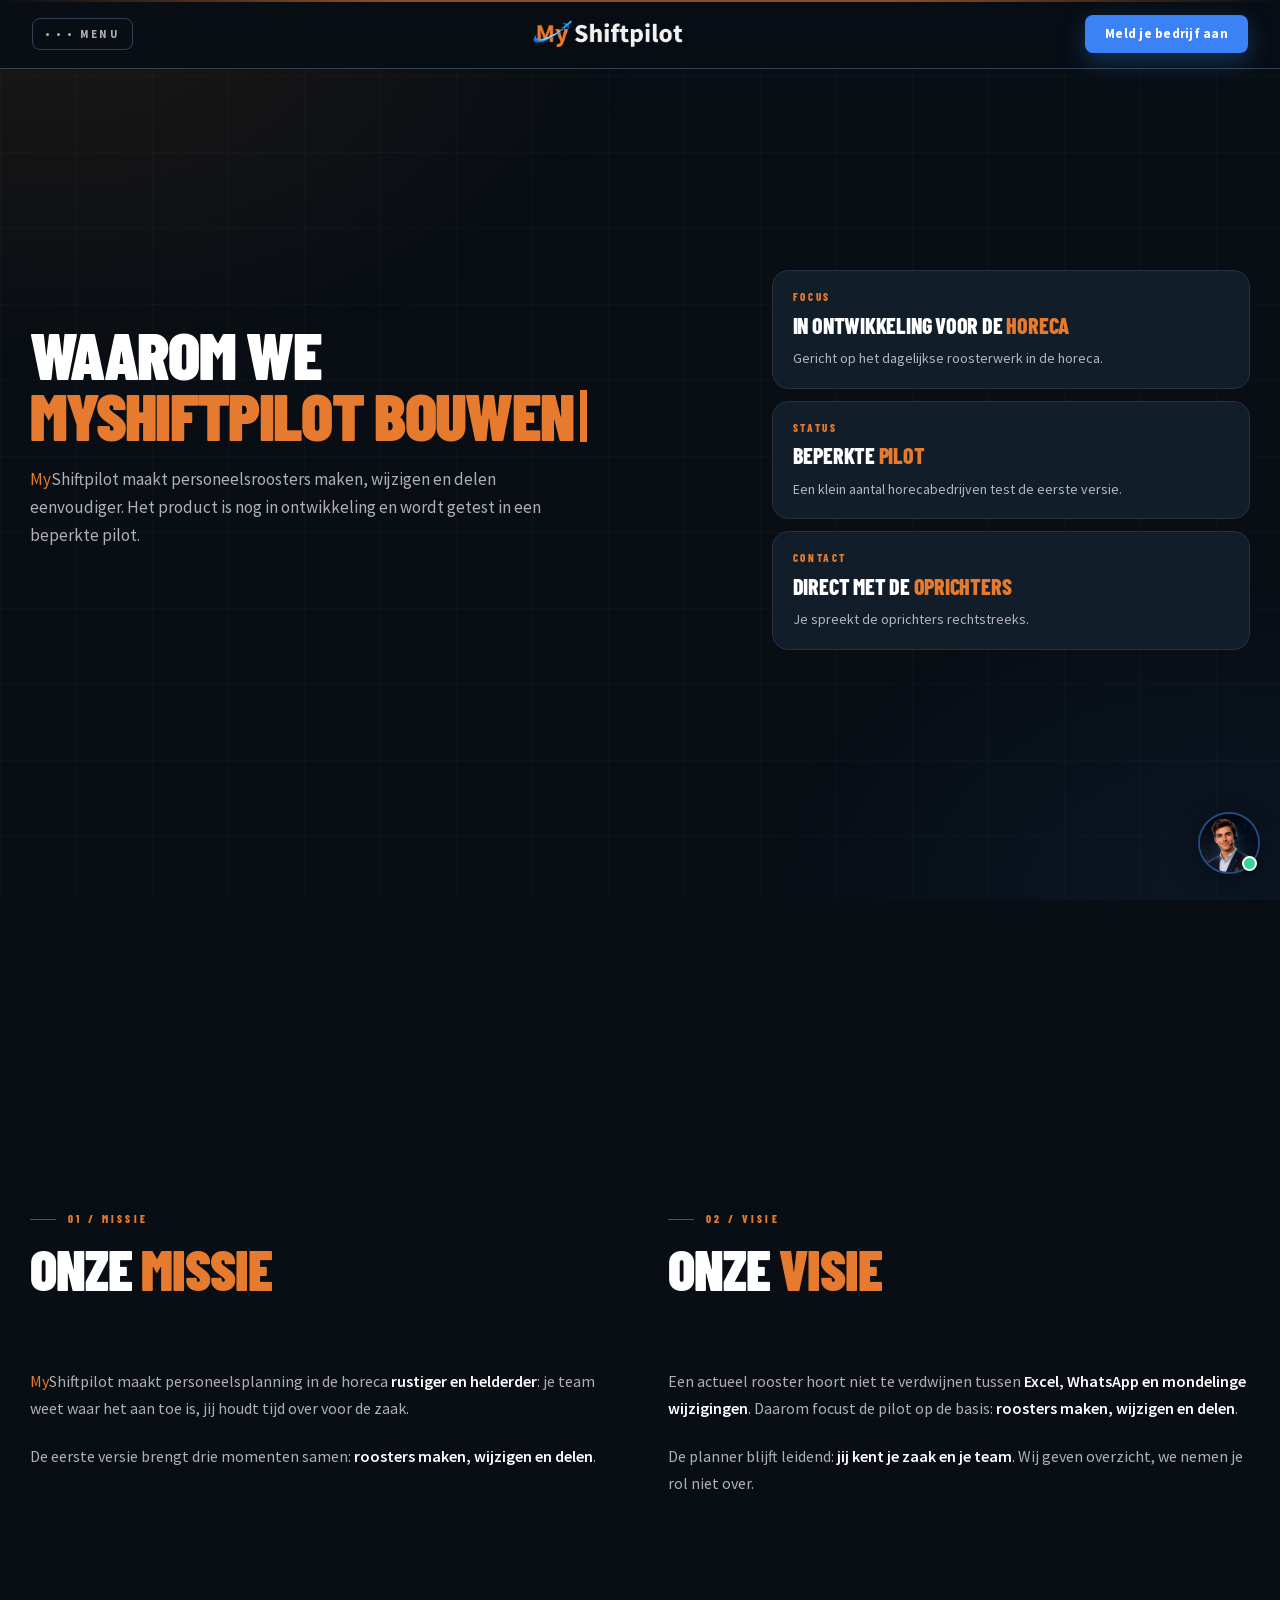
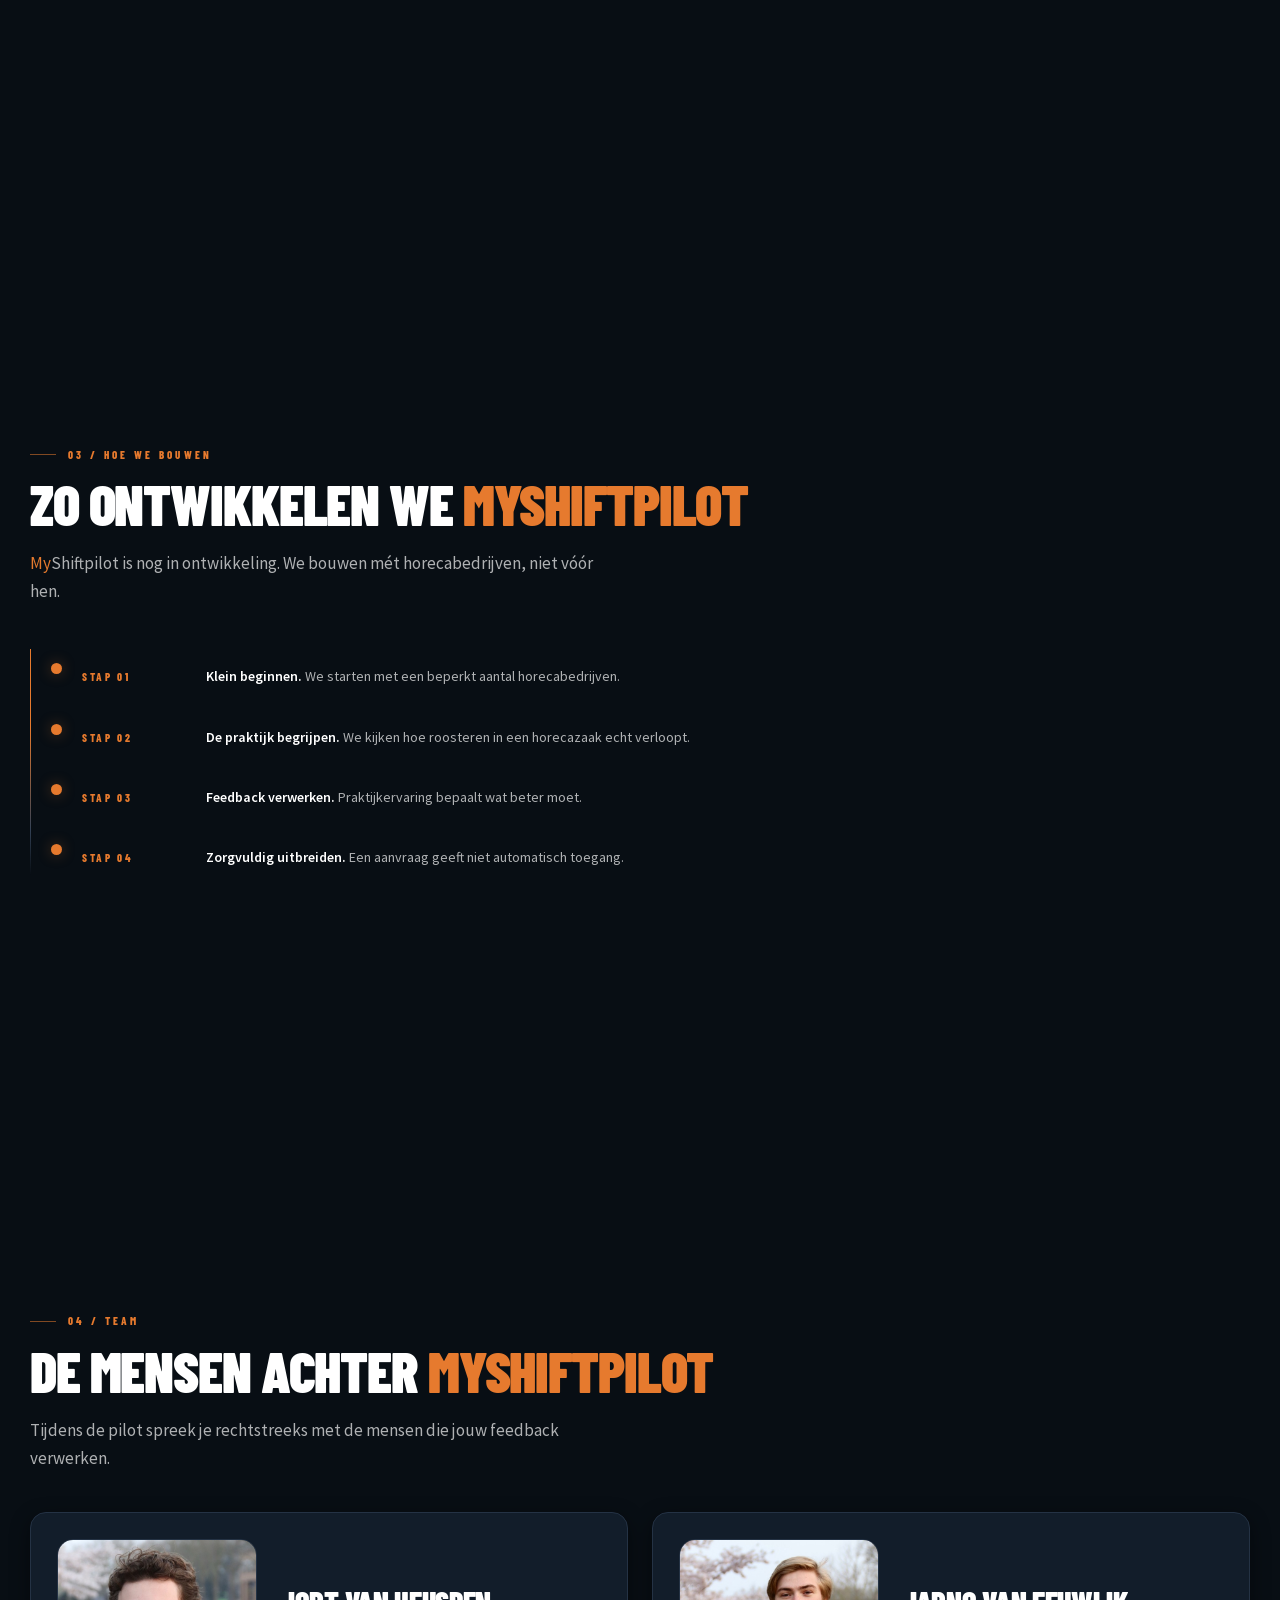
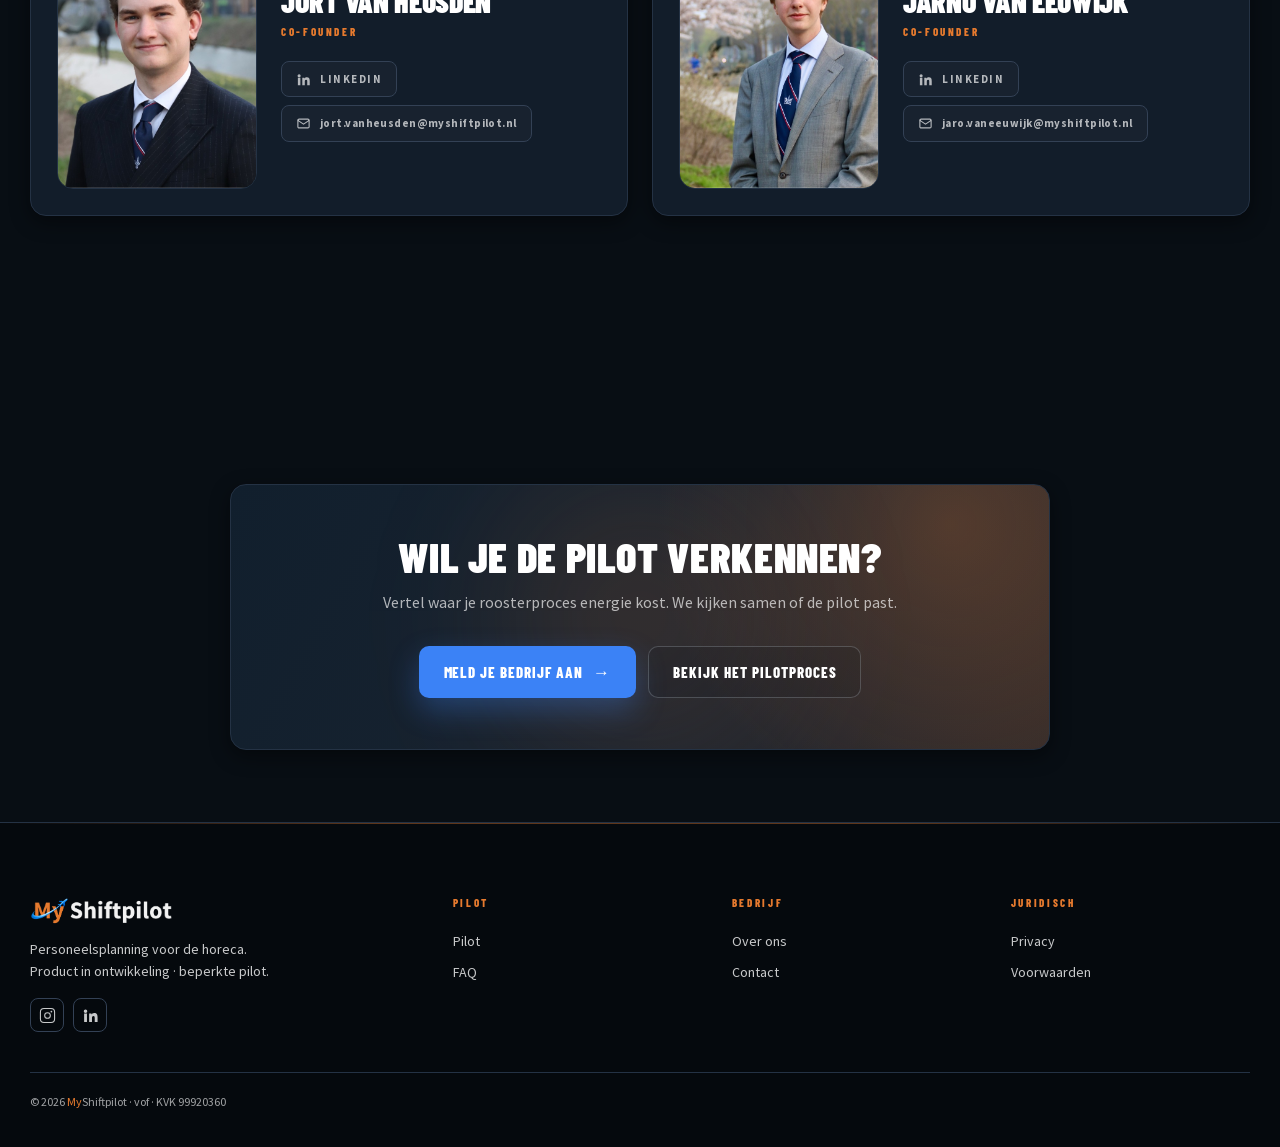
==== about.html @ 41e216a2 "deploy: publish pilot site" ====
<!DOCTYPE html>
<html lang="nl">
<head>
<meta charset="UTF-8">
    <meta http-equiv="Content-Security-Policy" content="default-src 'self'; base-uri 'self'; object-src 'none'; script-src 'self'; script-src-attr 'unsafe-hashes'; style-src 'self' 'unsafe-inline'; img-src 'self' data:; font-src 'self'; connect-src 'self' https://api.myshiftpilot.nl https://api.pdok.nl; form-action 'self'">
    <meta name="myshiftpilot-api-base" content="https://api.myshiftpilot.nl">
<meta name="viewport" content="width=device-width,initial-scale=1">
<meta name="theme-color" content="#080E14">
<title>Over MyShiftpilot — waarom we het bouwen en wie erachter zit</title>
<meta name="description" content="Lees waarom we MyShiftpilot voor de horeca bouwen en maak kennis met het team achter de pilot voor roosters maken, wijzigen en delen.">
<style>
*,*::before,*::after{margin:0;padding:0;box-sizing:border-box}
:root{
  --navy:#0F1720;--navy2:#121D2A;--navy3:#1A2735;--deep:#080E14;
  --or:#E67A2E;--orh:#D56A1E;--org:rgba(230,122,46,.35);--ors:rgba(230,122,46,.12);
  --bl:#3B82F6;--blg:rgba(59,130,246,.32);
  --gr:#10B981;
  --w:#fff;--wd:rgba(255,255,255,.65);--wf:rgba(255,255,255,.38);--wg:rgba(255,255,255,.13);
  --ln:rgba(255,255,255,.07);--ls:rgba(255,255,255,.14);
  --e:cubic-bezier(.25,.1,.25,1);--eo:cubic-bezier(.16,1,.3,1);
}
html{scroll-behavior:smooth}
body{font-family:-apple-system,BlinkMacSystemFont,'Segoe UI',Roboto,Helvetica,Arial,sans-serif;background:var(--navy);color:var(--w);line-height:1.5;overflow-x:hidden;-webkit-font-smoothing:antialiased}
body::before{content:'';position:fixed;inset:0;pointer-events:none;z-index:0;background-image:linear-gradient(rgba(255,255,255,.022) 1px,transparent 1px),linear-gradient(90deg,rgba(255,255,255,.022) 1px,transparent 1px);background-size:80px 80px}
body::after{content:'';position:fixed;inset:0;pointer-events:none;z-index:0;background:radial-gradient(900px 600px at 5% 0%,rgba(230,122,46,.09),transparent 65%),radial-gradient(700px 500px at 95% 100%,rgba(59,130,246,.07),transparent 65%)}
a{color:inherit;text-decoration:none}
button{font-family:inherit;border:0;background:none;color:inherit;cursor:pointer}
img{max-width:100%;display:block}
input,select,textarea{font-family:inherit;color:inherit}
.brand-my{color:var(--or)}
.skip-link{position:fixed;top:10px;left:50%;z-index:1000;padding:10px 16px;border-radius:7px;background:#fff;color:var(--deep);font-size:14px;font-weight:800;transform:translate(-50%,-160%);transition:transform .2s var(--e)}
.skip-link:focus{transform:translate(-50%,0)}
a:focus-visible,button:focus-visible{outline:3px solid #fff;outline-offset:3px}
/* Scroll progress */
#scroll-progress{position:fixed;top:0;left:0;height:2px;width:0%;background:linear-gradient(90deg,var(--or),var(--bl));z-index:200;box-shadow:0 0 8px var(--org)}
/* Header */
.hdr{position:fixed;top:0;left:0;right:0;z-index:100;background:rgba(8,14,20,.9);backdrop-filter:blur(18px);-webkit-backdrop-filter:blur(18px);border-bottom:1px solid var(--ls);animation:hdr-in .7s var(--eo) .05s both}
.hdr::before{content:'';position:absolute;top:0;left:0;right:0;height:2px;background:linear-gradient(90deg,transparent,var(--or) 30%,var(--or) 70%,transparent);opacity:.6}
@keyframes hdr-in{from{transform:translateY(-100%);opacity:0}to{transform:translateY(0);opacity:1}}
.hdr-inner{max-width:none;margin:0;padding:0 32px;height:68px;display:flex;align-items:center;justify-content:space-between;gap:16px}
.menu{display:inline-flex;align-items:center;gap:8px;padding:8px 13px;border:1px solid var(--ls);border-radius:6px;font-size:11px;font-weight:700;letter-spacing:.2em;text-transform:uppercase;color:var(--wd);transition:all .25s var(--e);flex-shrink:0}
.menu:hover{border-color:var(--or);color:var(--or);background:var(--ors)}
.menu-dot{width:3px;height:3px;border-radius:50%;background:currentColor}
.menu-txt{margin-left:1px}
.logo-img{height:34px;width:auto;display:block;transition:transform .3s}
.brand-logo:hover .logo-img{transform:scale(1.04)}
.login-btn{display:inline-flex;align-items:center;justify-content:center;padding:9px 20px;border-radius:6px;background:var(--bl);color:#fff;font-size:13px;font-weight:700;letter-spacing:.02em;transition:all .25s var(--e);white-space:nowrap;flex-shrink:0}
.login-btn:hover{background:var(--or);transform:translateY(-1px);box-shadow:0 8px 24px var(--org)}
.nav-panel{position:absolute;top:calc(100% + 6px);left:32px;background:var(--navy2);border:1px solid var(--ls);border-radius:12px;min-width:240px;padding:6px;opacity:0;visibility:hidden;transform:translateY(-10px);transition:all .25s var(--e);box-shadow:0 28px 64px rgba(0,0,0,.6);z-index:10}
.nav-panel.open{opacity:1;visibility:visible;transform:translateY(0)}
.np-link{display:flex;align-items:center;gap:14px;padding:12px 14px;border-radius:8px;font-size:14px;font-weight:600;transition:all .2s var(--e)}
.np-link:hover{background:var(--ors);color:var(--or)}
.np-link:focus-visible{background:var(--ors);color:var(--or);outline-color:var(--or);outline-offset:-2px}
.np-num{font-size:10px;font-weight:700;letter-spacing:.22em;color:var(--wf);min-width:20px}
.np-link:hover .np-num{color:var(--or)}
.nav-panel.open .np-link{animation:slide-in .3s var(--eo) both}
.nav-panel.open .np-link:nth-child(1){animation-delay:.03s}.nav-panel.open .np-link:nth-child(2){animation-delay:.08s}
.nav-panel.open .np-link:nth-child(3){animation-delay:.13s}.nav-panel.open .np-link:nth-child(4){animation-delay:.18s}
.nav-panel.open .np-link:nth-child(5){animation-delay:.23s}.nav-panel.open .np-link:nth-child(6){animation-delay:.28s}
.nav-panel.open .np-link:nth-child(7){animation-delay:.33s}.nav-panel.open .np-link:nth-child(8){animation-delay:.38s}
.nav-panel.open .np-link:nth-child(9){animation-delay:.43s}
@keyframes slide-in{from{opacity:0;transform:translateX(-12px)}to{opacity:1;transform:translateX(0)}}
@keyframes pulse{0%,100%{opacity:1}50%{opacity:.4}}
/* CTA buttons */
.cta{display:inline-flex;align-items:center;gap:10px;padding:14px 24px;border-radius:8px;font-size:14px;font-weight:700;letter-spacing:.04em;text-transform:uppercase;transition:all .28s var(--e);position:relative;overflow:hidden}
.cta.primary{background:var(--bl);color:#fff;box-shadow:0 8px 24px var(--blg);border:1px solid transparent}
.cta.primary::after{content:'';position:absolute;top:0;left:-120%;width:60%;height:100%;background:linear-gradient(90deg,transparent,rgba(255,255,255,.22),transparent);transform:skewX(-18deg);transition:left .5s var(--eo)}
.cta.primary:hover{background:var(--orh);transform:translateY(-1px);box-shadow:0 8px 24px var(--org)}
.cta.primary:hover::after{left:140%}
.cta.ghost{border:1px solid var(--ls);color:var(--w);background:transparent}
.cta.ghost:hover{border-color:var(--or);color:var(--or);background:var(--ors);transform:translateY(-1px)}
.cta-arrow{font-size:17px;transition:transform .28s var(--e)}
.cta:hover .cta-arrow{transform:translateX(5px)}
/* Page layout: schermbrede .section-banden met één contentkolom, net als pilot.html en faq.html. */
/* Page hero */
.pg-eyebrow{display:inline-flex;align-items:center;gap:10px;padding:7px 13px;border:1px solid var(--ls);border-radius:99px;font-size:10px;font-weight:700;letter-spacing:.26em;color:var(--wd);text-transform:uppercase;margin-bottom:28px}
.pg-eyebrow::before{content:'';width:6px;height:6px;border-radius:50%;background:var(--or);box-shadow:0 0 10px var(--org);animation:pulse 2s infinite}
.pg-h1{font-family:'Arial Narrow','Impact',ui-sans-serif,system-ui,sans-serif;font-size:clamp(52px,8vw,110px);font-weight:900;line-height:.92;letter-spacing:-.02em;text-transform:uppercase;margin-bottom:20px}
.pg-h1 em{font-style:normal;color:var(--or)}
.pg-lead{font-size:clamp(15px,1.4vw,18px);color:var(--wd);max-width:560px;line-height:1.65;margin-bottom:48px}
/* Section label */
.sec-label{font-family:'Arial Narrow','Impact',ui-sans-serif,system-ui,sans-serif;font-size:10px;font-weight:900;letter-spacing:.36em;color:var(--or);text-transform:uppercase;margin-bottom:12px;display:inline-flex;align-items:center;gap:12px}
.sec-label::before,.sec-label::after{content:'';width:28px;height:1px;background:var(--or);opacity:.5}
.sec-h2{font-family:'Arial Narrow','Impact',ui-sans-serif,system-ui,sans-serif;font-size:clamp(32px,4.5vw,52px);font-weight:900;line-height:1;letter-spacing:-.02em;text-transform:uppercase;margin-bottom:14px}
.sec-h2 em{font-style:normal;color:var(--or)}
/* Reveal */
.reveal{opacity:0;transform:translateY(24px);transition:opacity .8s var(--eo),transform .8s var(--eo);transition-delay:var(--d,0s)}
.reveal.in{opacity:1;transform:translateY(0)}
/* Footer */
.ftr{padding:72px 24px 36px;border-top:1px solid var(--ln);background:rgba(0,0,0,.3);position:relative;z-index:1}
.ftr::before{content:'';position:absolute;top:0;left:24px;right:24px;height:1px;background:linear-gradient(90deg,transparent,var(--or) 30%,var(--or) 70%,transparent);opacity:.4}
.ftr-grid{max-width:1320px;margin:0 auto;display:grid;grid-template-columns:1.6fr 1fr 1fr 1fr;gap:40px;padding-bottom:40px;border-bottom:1px solid var(--ln)}
.ftr-logo-img{height:32px;width:auto;display:block;margin-bottom:12px}
.ftr-brand p.ftr-tag{font-size:14px;color:rgba(255,255,255,.78);line-height:1.55;margin-bottom:16px}
.ftr-socials{display:flex;gap:9px}
.ftr-socials a{width:34px;height:34px;border-radius:8px;border:1px solid var(--ls);display:grid;place-items:center;color:rgba(255,255,255,.78);transition:all .28s var(--e)}
.ftr-socials a:hover{border-color:var(--or);color:var(--or);transform:translateY(-2px)}
.ftr-h{font-family:'Arial Narrow','Impact',ui-sans-serif,system-ui,sans-serif;font-size:12px;font-weight:900;letter-spacing:.22em;color:var(--or);text-transform:uppercase;margin-bottom:14px}
.ftr-col a{display:block;font-size:14px;color:rgba(255,255,255,.78);padding:5px 0;transition:color .2s var(--e)}
.ftr-col a:hover{color:var(--or)}
.ftr-bottom{max-width:1320px;margin:0 auto;padding-top:20px;display:flex;justify-content:space-between;align-items:center;font-size:12px;color:rgba(255,255,255,.62);flex-wrap:wrap;gap:12px}
.ftr-links{display:flex;align-items:center;gap:8px}
.ftr-links a{color:var(--wf);transition:color .2s var(--e)}
.ftr-links a:hover{color:var(--or)}
/* Responsive base */
@media(max-width:768px){.cta{padding:12px 18px;font-size:13px}}
@media(max-width:480px){
  .hdr-inner{padding:0 16px}.menu{padding:8px 10px;gap:5px;letter-spacing:.12em}
  .login-btn{width:44px;padding:8px;font-size:0;letter-spacing:0}.login-btn::before{content:'→';font-size:16px;line-height:1}
  .pg-h1{font-size:clamp(40px,13vw,60px);overflow-wrap:anywhere;hyphens:auto}.about-grid>*{min-width:0}
  .ftr-grid{grid-template-columns:1fr 1fr;gap:24px}
  .ftr-grid>div:first-child{grid-column:span 2}
  .nav-panel{left:16px;right:16px;min-width:0}
}
@media(max-width:360px){.ftr-grid{grid-template-columns:1fr}.menu-txt{display:none}.logo-img{height:28px}}

.cta-banner{position:relative;overflow:hidden;padding:52px 48px;background:linear-gradient(135deg,var(--navy2),var(--navy3));border:1px solid var(--ls);border-radius:20px;margin-top:80px}
.cb-glow{position:absolute;width:500px;height:500px;border-radius:50%;background:radial-gradient(circle,var(--org),transparent 70%);filter:blur(64px);right:-100px;top:-150px;pointer-events:none}
.cb-body{position:relative;z-index:1;display:flex;justify-content:space-between;align-items:center;gap:40px;flex-wrap:wrap}
.cb-text h3{font-family:'Arial Narrow','Impact',ui-sans-serif,system-ui,sans-serif;font-size:clamp(26px,3.5vw,42px);font-weight:900;text-transform:uppercase;letter-spacing:-.02em;line-height:1.05;margin-bottom:10px}
.cb-text h3 em{font-style:normal;color:var(--or)}
.cb-text p{font-size:15px;color:var(--wd);max-width:480px;line-height:1.55}
.cb-actions{display:flex;gap:12px;flex-shrink:0;flex-wrap:wrap}
@media(max-width:680px){.cta-banner{padding:32px 22px}.cb-body{flex-direction:column;align-items:flex-start}.cb-actions{flex-direction:column;width:100%}.cb-actions .cta{justify-content:center}}

.about-grid{display:grid;grid-template-columns:1.4fr 1fr;gap:72px}
.pg-sub{font-family:'Arial Narrow','Impact',ui-sans-serif,system-ui,sans-serif;font-size:clamp(17px,2vw,23px);font-weight:900;line-height:1.15;letter-spacing:-.01em;text-transform:uppercase;color:var(--wd);margin-bottom:20px}
.pg-sub em{font-style:normal;color:var(--or)}
.ah-stats{display:flex;flex-direction:column;gap:12px}
.ah-stat{padding:18px 20px;background:var(--navy2);border:1px solid var(--ln);border-radius:14px;transition:all .35s var(--e);position:relative;overflow:hidden}
.ah-stat::after{content:'';position:absolute;top:0;left:0;right:0;height:2px;background:linear-gradient(90deg,var(--or),var(--bl));transform:scaleX(0);transform-origin:left;transition:transform .4s var(--eo);z-index:2}
.ah-stat:hover{border-color:rgba(230,122,46,.4);transform:translateX(4px)}.ah-stat:hover::after{transform:scaleX(1)}
.ah-stat-lab{font-size:10px;font-weight:700;letter-spacing:.24em;color:var(--wf);text-transform:uppercase}
.ah-stat-title{font-family:'Arial Narrow','Impact',ui-sans-serif,system-ui,sans-serif;font-size:22px;font-weight:900;line-height:1.05;letter-spacing:0;text-transform:uppercase;margin-top:7px}
.ah-stat-title em{font-style:normal;color:var(--or)}
.ah-stat-txt{font-size:13px;color:var(--wd);line-height:1.55;margin-top:7px}
/* Missie en visie staan naast elkaar in één band: los waren het twee strookjes van
   nauwelijks een derde beeldscherm, tussen blokken van ruim een volle hoogte. */
.purpose-grid{display:grid;grid-template-columns:1fr 1fr;gap:56px;align-items:start}
.mission{min-width:0}
.mission-head h2{font-family:'Arial Narrow','Impact',ui-sans-serif,system-ui,sans-serif;font-size:clamp(36px,4.5vw,60px);font-weight:900;line-height:1;letter-spacing:-.02em;text-transform:uppercase;margin-bottom:0}
.mission-head h2 em{font-style:normal;color:var(--or)}
.mission-body{font-size:16px;line-height:1.72;color:var(--wd)}
.mission-body p{margin-bottom:20px}
.mission-body p strong{color:var(--w);font-weight:600}
.tl-intro{font-size:15px;color:var(--wd);line-height:1.7;max-width:660px;margin-top:18px}
.timeline{position:relative;padding-left:26px;margin-top:36px}
.timeline::before{content:'';position:absolute;left:0;top:8px;bottom:8px;width:1px;background:linear-gradient(to bottom,var(--or),var(--or) 35%,var(--ls) 80%,transparent)}
.tl-row{position:relative;padding:14px 0 14px 26px;display:grid;grid-template-columns:100px 1fr;gap:24px;align-items:baseline}
.tl-row::before{content:'';position:absolute;left:-5px;top:22px;width:11px;height:11px;border-radius:50%;background:var(--or);box-shadow:0 0 14px var(--org);transition:box-shadow .3s var(--e)}
.tl-row:hover::before{box-shadow:0 0 24px var(--org)}
.tl-year{font-size:12px;font-weight:700;letter-spacing:.16em;color:var(--or)}
.tl-text{font-size:15px;color:var(--wd);line-height:1.6}
.tl-text b{color:var(--w);font-weight:600}
.founders-lead{font-size:15px;color:var(--wd);line-height:1.7;max-width:660px;margin-top:18px}
.founders{display:grid;grid-template-columns:1fr 1fr;gap:24px;margin-top:40px}
/* Portret naast de naam in plaats van erboven: staand was deze band ruim 970px hoog,
   bijna twee keer een gemiddelde band op de andere pilotpagina's. */
.founder{display:grid;grid-template-columns:200px minmax(0,1fr);gap:24px;align-items:center;background:linear-gradient(150deg,var(--navy2),var(--navy3));border:1px solid var(--ls);border-radius:22px;padding:26px;transition:all .4s var(--e);position:relative;overflow:hidden}
.founder::after{content:'';position:absolute;top:0;left:0;right:0;height:2px;background:linear-gradient(90deg,var(--or),var(--bl));opacity:0;transition:opacity .4s var(--e);z-index:2}
.founder:hover{transform:translateY(-5px);border-color:rgba(230,122,46,.4);box-shadow:0 28px 64px rgba(0,0,0,.4)}.founder:hover::after{opacity:1}
.fd-photo{position:relative;width:100%;aspect-ratio:4/5;border:1px solid var(--ln);border-radius:16px;background:radial-gradient(120% 90% at 50% 0%,rgba(230,122,46,.16),transparent 62%),var(--deep);display:flex;flex-direction:column;align-items:center;justify-content:center;gap:14px;overflow:hidden}
.fd-photo::before{content:'';position:absolute;inset:0;background-image:linear-gradient(rgba(255,255,255,.03) 1px,transparent 1px),linear-gradient(90deg,rgba(255,255,255,.03) 1px,transparent 1px);background-size:36px 36px;pointer-events:none}
.fd-photo-img{position:absolute;inset:0;width:100%;height:100%;object-fit:cover;object-position:center top}
.fd-body{min-width:0}
.fd-name{font-family:'Arial Narrow','Impact',ui-sans-serif,system-ui,sans-serif;font-size:clamp(24px,2.6vw,30px);font-weight:900;line-height:1.05;text-transform:uppercase;letter-spacing:-.01em;overflow-wrap:break-word}
.fd-role{font-size:11px;font-weight:700;letter-spacing:.24em;text-transform:uppercase;color:var(--or);margin-top:7px}
.fd-bio{font-size:14px;color:var(--wd);line-height:1.65;margin-top:15px}
.fd-actions{display:flex;flex-wrap:wrap;gap:8px;margin-top:20px}
.fd-linkedin,.fd-email{display:inline-flex;align-items:center;gap:9px;padding:9px 14px;border:1px solid var(--ls);border-radius:8px;background:rgba(255,255,255,.025);font-size:11px;font-weight:700;letter-spacing:.14em;text-transform:uppercase;color:var(--wd);transition:all .28s var(--e)}
.fd-linkedin:hover,.fd-email:hover{border-color:var(--or);color:var(--or);background:var(--ors);transform:translateY(-1px)}
.fd-email{letter-spacing:.04em;text-transform:none;overflow-wrap:anywhere}
.fd-linkedin svg,.fd-email svg{width:15px;height:15px;flex-shrink:0}
@media(max-width:900px){.about-grid,.purpose-grid{grid-template-columns:1fr;gap:40px}.founders{grid-template-columns:1fr;gap:20px}}
/* Onder deze breedte blijft er naast een 200px portret te weinig regellengte over. */
@media(max-width:560px){.founder{grid-template-columns:1fr;gap:18px}.fd-photo{max-width:240px;margin-inline:auto}}
@media(max-width:480px){.timeline{padding-left:18px}.tl-row{grid-template-columns:1fr;gap:4px;padding:12px 0 12px 18px}.tl-row::before{top:16px}.founder{padding:20px}}
@media(prefers-reduced-motion:reduce){html{scroll-behavior:auto}*,*::before,*::after{animation-duration:.01ms!important;animation-iteration-count:1!important;transition-duration:.01ms!important;scroll-behavior:auto!important}.reveal{opacity:1!important;transform:none!important}}
</style>
    <link rel="stylesheet" href="assets/marketing-cta.css?v=20260814s">

<link rel="stylesheet" href="assets/pilot-victor.css?v=20260817r">
  <link rel="stylesheet" href="assets/pilot-system.css?v=20260817j">
</head>
<body>
<div id="scroll-progress"></div>
<a class="skip-link" href="#main-content">Ga direct naar de inhoud</a>

<header class="hdr">
  <div class="hdr-inner">
    <button class="menu" id="menu-btn" aria-label="Open menu" aria-expanded="false" aria-controls="nav-panel">
      <span class="menu-dot"></span><span class="menu-dot"></span><span class="menu-dot"></span><span class="menu-txt">Menu</span>
    </button>
    <a href="index.html" class="brand-logo" aria-label="MyShiftpilot home">
      <img src="assets/logoMyShiftpilot_v5.png" alt="MyShiftpilot" class="logo-img">
    </a>
    <a href="index.html#pilot-aanvraag" class="login-btn">Meld je bedrijf aan</a>
  </div>
  <nav class="nav-panel" id="nav-panel" aria-label="Hoofdmenu" aria-hidden="true">
    <a href="index.html" class="np-link"><span class="np-num">01</span><span>Home</span></a>
    <a href="pilot.html" class="np-link"><span class="np-num">02</span><span>Pilot</span></a>
    <a href="faq.html" class="np-link"><span class="np-num">03</span><span>FAQ</span></a>
    <a href="about.html" class="np-link" aria-current="page"><span class="np-num">04</span><span>Over ons</span></a>
    <a href="contact.html" class="np-link"><span class="np-num">05</span><span>Contact</span></a>
    <a href="privacy.html" class="np-link"><span class="np-num">06</span><span>Privacy</span></a>
    <a href="terms.html" class="np-link"><span class="np-num">07</span><span>Voorwaarden</span></a>
  </nav>
</header>


<main class="about-page" id="main-content">
  <section class="hero page-hero about-grid">
    <div class="reveal">
      <h1 class="pg-h1">Waarom we<br><em>MyShiftpilot bouwen</em></h1>
      <p class="pg-lead"><span class="brand-my">My</span>Shiftpilot maakt personeelsroosters maken, wijzigen en delen eenvoudiger. Het product is nog in ontwikkeling en wordt getest in een beperkte pilot.</p>
    </div>
    <div class="ah-stats">
      <div class="ah-stat reveal" style="--d:.1s">
        <div class="ah-stat-lab">Focus</div>
        <div class="ah-stat-title">In ontwikkeling voor de <em>horeca</em></div>
        <p class="ah-stat-txt">Gericht op het dagelijkse roosterwerk in de horeca.</p>
      </div>
      <div class="ah-stat reveal" style="--d:.2s">
        <div class="ah-stat-lab">Status</div>
        <div class="ah-stat-title">Beperkte <em>pilot</em></div>
        <p class="ah-stat-txt">Een klein aantal horecabedrijven test de eerste versie.</p>
      </div>
      <div class="ah-stat reveal" style="--d:.3s">
        <div class="ah-stat-lab">Contact</div>
        <div class="ah-stat-title">Direct met de <em>oprichters</em></div>
        <p class="ah-stat-txt">Je spreekt de oprichters rechtstreeks.</p>
      </div>
    </div>
  </section>
  <section class="section" id="missie-visie" aria-labelledby="missie-title visie-title">
    <div class="section-inner purpose-grid">
      <div class="mission">
        <div class="mission-head reveal">
          <div class="sec-label">01 / Missie</div>
          <h2 id="missie-title">Onze <em>missie</em></h2>
        </div>
        <div class="mission-body reveal" style="--d:.12s">
          <p><span class="brand-my">My</span>Shiftpilot maakt personeelsplanning in de horeca <strong>rustiger en helderder</strong>: je team weet waar het aan toe is, jij houdt tijd over voor de zaak.</p>
          <p>De eerste versie brengt drie momenten samen: <strong>roosters maken, wijzigen en delen</strong>.</p>
        </div>
      </div>
      <div class="mission">
        <div class="mission-head reveal" style="--d:.06s">
          <div class="sec-label">02 / Visie</div>
          <h2 id="visie-title">Onze <em>visie</em></h2>
        </div>
        <div class="mission-body reveal" style="--d:.18s">
          <p>Een actueel rooster hoort niet te verdwijnen tussen <strong>Excel, WhatsApp en mondelinge wijzigingen</strong>. Daarom focust de pilot op de basis: <strong>roosters maken, wijzigen en delen</strong>.</p>
          <p>De planner blijft leidend: <strong>jij kent je zaak en je team</strong>. Wij geven overzicht, we nemen je rol niet over.</p>
        </div>
      </div>
    </div>
  </section>
  <section class="section section-dark" id="hoe-we-bouwen" aria-labelledby="bouwen-title">
    <div class="section-inner timeline-wrap">
      <div class="reveal"><div class="sec-label">03 / Hoe we bouwen</div><h2 class="sec-h2" id="bouwen-title">Zo ontwikkelen we <em>MyShiftpilot</em></h2></div>
      <p class="tl-intro reveal" style="--d:.06s"><span class="brand-my">My</span>Shiftpilot is nog in ontwikkeling. We bouwen mét horecabedrijven, niet vóór hen.</p>
      <div class="timeline">
        <div class="tl-row reveal"><div class="tl-year">Stap 01</div><div class="tl-text"><b>Klein beginnen.</b> We starten met een beperkt aantal horecabedrijven.</div></div>
        <div class="tl-row reveal" style="--d:.05s"><div class="tl-year">Stap 02</div><div class="tl-text"><b>De praktijk begrijpen.</b> We kijken hoe roosteren in een horecazaak echt verloopt.</div></div>
        <div class="tl-row reveal" style="--d:.1s"><div class="tl-year">Stap 03</div><div class="tl-text"><b>Feedback verwerken.</b> Praktijkervaring bepaalt wat beter moet.</div></div>
        <div class="tl-row reveal" style="--d:.15s"><div class="tl-year">Stap 04</div><div class="tl-text"><b>Zorgvuldig uitbreiden.</b> Een aanvraag geeft niet automatisch toegang.</div></div>
      </div>
    </div>
  </section>
  <section class="section" id="team" aria-labelledby="team-title">
    <div class="section-inner founders-wrap">
      <div class="reveal"><div class="sec-label">04 / Team</div><h2 class="sec-h2" id="team-title">De mensen achter <em><span class="brand-my">My</span>Shiftpilot</em></h2></div>
      <p class="founders-lead reveal" style="--d:.06s">Tijdens de pilot spreek je rechtstreeks met de mensen die jouw feedback verwerken.</p>
      <div class="founders">
        <article class="founder reveal" style="--d:.05s">
          <div class="fd-photo">
            <img class="fd-photo-img" src="assets/team-jort-van-heusden.jpg" alt="Jort van Heusden" loading="lazy" decoding="async">
          </div>
          <div class="fd-body">
            <h3 class="fd-name">Jort van Heusden</h3>
            <div class="fd-role">Co-founder</div>
            <div class="fd-actions"><a class="fd-linkedin" href="https://www.linkedin.com/in/jort-van-heusden-9859a92a0/" target="_blank" rel="noopener noreferrer" aria-label="LinkedIn-profiel van Jort van Heusden"><svg viewBox="0 0 24 24" fill="currentColor" aria-hidden="true"><path d="M4.98 3.5a2.5 2.5 0 1 1 0 5 2.5 2.5 0 0 1 0-5ZM3 9h4v12H3V9Zm6.5 0h3.83v1.64h.06c.53-1 1.84-2.06 3.79-2.06 4.05 0 4.8 2.67 4.8 6.13V21h-4v-5.44c0-1.3-.02-2.97-1.81-2.97-1.81 0-2.09 1.42-2.09 2.88V21h-4V9Z"/></svg>LinkedIn</a><a class="fd-email" href="mailto:jort.vanheusden@myshiftpilot.nl"><svg viewBox="0 0 24 24" fill="none" stroke="currentColor" stroke-width="1.8" aria-hidden="true"><rect x="3" y="5" width="18" height="14" rx="2"/><path d="m3 7 9 6 9-6"/></svg>jort.vanheusden@myshiftpilot.nl</a></div>
          </div>
        </article>
        <article class="founder reveal" style="--d:.15s">
          <div class="fd-photo">
            <img class="fd-photo-img" src="assets/team-jarno-van-eeuwijk.jpg" alt="Jarno van Eeuwijk" loading="lazy" decoding="async">
          </div>
          <div class="fd-body">
            <h3 class="fd-name">Jarno van Eeuwijk</h3>
            <div class="fd-role">Co-founder</div>
            <div class="fd-actions"><a class="fd-linkedin" href="https://www.linkedin.com/in/jarno-van-eeuwijk-70055b113/" target="_blank" rel="noopener noreferrer" aria-label="LinkedIn-profiel van Jarno van Eeuwijk"><svg viewBox="0 0 24 24" fill="currentColor" aria-hidden="true"><path d="M4.98 3.5a2.5 2.5 0 1 1 0 5 2.5 2.5 0 0 1 0-5ZM3 9h4v12H3V9Zm6.5 0h3.83v1.64h.06c.53-1 1.84-2.06 3.79-2.06 4.05 0 4.8 2.67 4.8 6.13V21h-4v-5.44c0-1.3-.02-2.97-1.81-2.97-1.81 0-2.09 1.42-2.09 2.88V21h-4V9Z"/></svg>LinkedIn</a><a class="fd-email" href="mailto:jaro.vaneeuwijk@myshiftpilot.nl"><svg viewBox="0 0 24 24" fill="none" stroke="currentColor" stroke-width="1.8" aria-hidden="true"><rect x="3" y="5" width="18" height="14" rx="2"/><path d="m3 7 9 6 9-6"/></svg>jaro.vaneeuwijk@myshiftpilot.nl</a></div>
          </div>
        </article>
      </div>
    </div>
  </section>
  <section class="section section-dark" aria-labelledby="about-cta-title">
    <div class="section-inner">
      <div class="cta-banner">
        <div class="cb-glow"></div>
        <div class="cb-body">
          <div class="cb-text">
            <h3 id="about-cta-title">Wil je de pilot verkennen?</h3>
            <p>Vertel waar je roosterproces energie kost. We kijken samen of de pilot past.</p>
          </div>
          <div class="cb-actions">
            <a href="index.html#pilot-aanvraag" class="cta primary"><span>Meld je bedrijf aan</span><span class="cta-arrow">→</span></a>
            <a href="pilot.html" class="cta ghost"><span>Bekijk het pilotproces</span></a>
          </div>
        </div>
      </div>
    </div>
  </section>
</main>
<footer class="ftr">
  <div class="ftr-grid">
    <div class="ftr-brand">
      <img src="assets/logoMyShiftpilot_v5.png" alt="MyShiftpilot" class="ftr-logo-img">
      <p class="ftr-tag">Personeelsplanning voor de horeca.<br>Product in ontwikkeling · beperkte pilot.</p>
      <div class="ftr-socials">
        <a href="https://instagram.com/myshiftpilot" target="_blank" rel="noopener" aria-label="Instagram"><svg width="17" height="17" viewBox="0 0 24 24" fill="none" stroke="currentColor" stroke-width="1.5"><rect x="2" y="2" width="20" height="20" rx="5"/><circle cx="12" cy="12" r="4"/><circle cx="17.5" cy="6.5" r=".5" fill="currentColor"/></svg></a>
        <a href="https://linkedin.com/company/myshiftpilot" target="_blank" rel="noopener" aria-label="LinkedIn"><svg width="17" height="17" viewBox="0 0 24 24" fill="currentColor"><path d="M4.98 3.5a2.5 2.5 0 1 1 0 5 2.5 2.5 0 0 1 0-5ZM3 9h4v12H3V9Zm6.5 0h3.83v1.64h.06c.53-1 1.84-2.06 3.79-2.06 4.05 0 4.8 2.67 4.8 6.13V21h-4v-5.44c0-1.3-.02-2.97-1.81-2.97-1.81 0-2.09 1.42-2.09 2.88V21h-4V9Z"/></svg></a>
      </div>
    </div>
    <div class="ftr-col">
      <div class="ftr-h">Pilot</div>
      <a href="pilot.html">Pilot</a>
      <a href="faq.html">FAQ</a>
    </div>
    <div class="ftr-col">
      <div class="ftr-h">Bedrijf</div>
      <a href="about.html">Over ons</a>
      <a href="contact.html">Contact</a>
    </div>
    <div class="ftr-col">
      <div class="ftr-h">Juridisch</div>
      <a href="privacy.html">Privacy</a>
      <a href="terms.html">Voorwaarden</a>
    </div>
  </div>
  <div class="ftr-bottom">
    <div>© 2026 <span class="brand-my">My</span>Shiftpilot · vof · KVK 99920360</div>
  </div>
</footer>
<script src="assets/pilot-shell.js?v=20260812a"></script>
  <script src="assets/pilot-victor.js?v=20260817h"></script>
</body>
</html>
---- assets/marketing-cta.css ----
/* Uniform vervolgstapblok voor publieke MyShiftpilot-pagina's.
   Privacy en voorwaarden zijn de referentie: één leeskolombreedte en gecentreerde
   inhoud, zodat het blok op elke pagina exact dezelfde verhouding houdt. */
.cta-banner {
  position: relative;
  isolation: isolate;
  overflow: hidden;
  width: 100%;
  max-width: 820px;
  margin-top: 56px;
  margin-inline: auto;
  padding: clamp(32px, 4vw, 52px);
  border: 1px solid rgba(151, 176, 202, .3);
  border-radius: 22px;
  background:
    radial-gradient(circle at 88% 15%, rgba(230, 122, 46, .24), transparent 39%),
    linear-gradient(120deg, #111f2d 0%, #182330 56%, #332b2a 100%);
  box-shadow: inset 0 1px 0 rgba(255, 255, 255, .06);
}
.cta-banner .cb-glow {
  position: absolute;
  width: 420px;
  height: 420px;
  right: -150px;
  top: -180px;
  border-radius: 50%;
  background: radial-gradient(circle, rgba(230, 122, 46, .35), transparent 70%);
  filter: blur(64px);
  opacity: .56;
  pointer-events: none;
}

.cta-banner .cb-body {
  position: relative;
  z-index: 1;
  display: block;
  text-align: center;
}

.cta-banner .cb-text h3 {
  max-width: 760px;
  margin: 0 auto 12px;
  color: var(--w, #fff);
  font-family: 'Barlow Condensed', 'Arial Narrow', Impact, sans-serif;
  font-size: clamp(30px, 3.3vw, 46px);
  font-weight: 900;
  letter-spacing: .015em;
  line-height: .98;
  text-transform: uppercase;
}

.cta-banner .cb-text h3 em {
  color: inherit;
}

.cta-banner .cb-text p {
  max-width: 660px;
  margin: 0 auto;
  color: rgba(255, 255, 255, .67);
  font-size: 16px;
  line-height: 1.55;
}

.cta-banner .cb-actions {
  display: flex;
  flex-wrap: wrap;
  justify-content: center;
  gap: 12px;
  margin-top: 32px;
}

.cta-banner .cta {
  display: inline-flex;
  align-items: center;
  justify-content: center;
  gap: 10px;
  min-height: 50px;
  padding: 12px 24px;
  border: 1px solid transparent;
  border-radius: 10px;
  color: #fff;
  font-family: 'Barlow Condensed', 'Arial Narrow', Impact, sans-serif;
  font-size: 15px;
  font-weight: 800;
  letter-spacing: .065em;
  text-transform: uppercase;
  text-decoration: none;
  position: relative;
  overflow: hidden;
  transition: all .28s cubic-bezier(.25, .1, .25, 1);
}

.cta-banner .cta-arrow {
  font-size: 17px;
  transition: transform .28s cubic-bezier(.25, .1, .25, 1);
}

.cta-banner .cta:hover .cta-arrow {
  transform: translateX(5px);
}

/* In een schermvullend sectieblok (pilot/faq) staat de banner los; geen extra topmarge nodig. */
.section-inner > .cta-banner {
  margin-top: 0;
}

.cta-banner .cta.ghost {
  border-color: rgba(210, 223, 236, .22);
  background: rgba(10, 18, 28, .12);
}

.cta-banner .cta.primary {
  border-color: transparent;
  background: #3b82f6;
  color: #fff;
  box-shadow: 0 12px 30px rgba(59, 130, 246, .32);
}

.cta-banner .cta.primary::after {
  content: '';
  position: absolute;
  top: 0;
  left: -120%;
  width: 60%;
  height: 100%;
  background: linear-gradient(90deg, transparent, rgba(255, 255, 255, .22), transparent);
  transform: skewX(-18deg);
  transition: left .5s cubic-bezier(.16, 1, .3, 1);
}

.cta-banner .cta.primary:hover {
  background: #d56a1e;
  box-shadow: 0 8px 24px rgba(230, 122, 46, .35);
}

.cta-banner .cta.primary:hover::after {
  left: 140%;
}

.cta-banner .cta.ghost:hover {
  border-color: #e67a2e;
  background: rgba(230, 122, 46, .12);
  color: #e67a2e;
  transform: translateY(-1px);
}

.cta-banner .cta:focus-visible {
  outline: 3px solid #fff;
  outline-offset: 4px;
}

@media (max-width: 680px) {
  .cta-banner {
    min-height: 0;
    margin-top: 40px;
    padding: 30px 22px;
  }

  .cta-banner .cb-text h3 {
    font-size: clamp(29px, 10vw, 38px);
  }

  .cta-banner .cb-text p {
    font-size: 16px;
  }

  .cta-banner .cb-actions {
    flex-direction: column;
    gap: 12px;
    margin-top: 24px;
  }

  .cta-banner .cta {
    width: 100%;
    min-height: 48px;
    padding: 11px 18px;
    justify-content: center;
    font-size: 16px;
  }
}
---- assets/pilot-victor.css ----
/* De productie-uitvoer bundelt de publieke Victor-vormgeving hieronder in. */
.victor-site-widget {
  --victor-bg: #f6f8fb;
  --victor-panel: #ffffff;
  --victor-surface: #ffffff;
  --victor-border: #dce3eb;
  --victor-copy: #2e4559;
  --victor-copy-muted: #728296;
  --victor-secondary: var(--color-secondary, #3B82F6);
  position: fixed;
  right: 20px;
  bottom: 20px;
  z-index: 160;
  isolation: isolate;
  font-family: var(--font-family, 'Source Sans Pro', sans-serif);
  font-size: 16px;
  line-height: 1.5;
  direction: ltr;
  text-align: left;
  color: var(--victor-copy);
  -webkit-tap-highlight-color: transparent;
}

.victor-site-widget *,
.victor-site-widget *::before,
.victor-site-widget *::after {
  box-sizing: border-box;
}

.victor-site-widget button {
  font-family: var(--font-family, 'Source Sans Pro', sans-serif);
  font-size: inherit;
  line-height: inherit;
  margin: 0;
  appearance: none;
  -webkit-appearance: none;
  cursor: pointer;
}

.victor-site-widget a {
  text-decoration: none;
}

.victor-site-widget__launcher {
  width: 62px;
  height: 62px;
  border-radius: 50%;
  border: none;
  background: transparent;
  padding: 0;
  position: relative;
  box-shadow: 0 8px 28px rgba(0, 0, 0, 0.38);
  transition: transform 0.18s ease, box-shadow 0.18s ease, opacity 0.18s ease;
}

.victor-site-widget__launcher:focus-visible,
.victor-site-widget__icon-button:focus-visible,
.victor-site-widget__question:focus-visible,
.victor-site-widget__send:focus-visible,
.victor-site-widget__reset:focus-visible {
  outline: 3px solid rgba(59, 130, 246, 0.58);
  outline-offset: 3px;
}

.victor-site-widget__launcher:hover {
  transform: translateY(-2px);
  box-shadow: 0 14px 34px rgba(0, 0, 0, 0.46);
}

.victor-site-widget__launcher-avatar {
  display: block;
  width: 62px;
  height: 62px;
  border-radius: 50%;
  border: 2px solid rgba(59, 130, 246, 0.48);
  overflow: hidden;
  background: rgba(15, 23, 32, 0.6);
}

.victor-site-widget__launcher-avatar img {
  width: 100%;
  height: 100%;
  object-fit: cover;
  object-position: center top;
  display: block;
}

.victor-site-widget__launcher-online {
  position: absolute;
  right: 3px;
  bottom: 3px;
  width: 15px;
  height: 15px;
  background: #34d399;
  border: 2.5px solid #fff;
  border-radius: 50%;
  box-shadow: 0 2px 6px rgba(0, 0, 0, 0.28);
  pointer-events: none;
}

.victor-site-widget[data-open="true"] .victor-site-widget__launcher {
  opacity: 0;
  transform: translateY(8px);
  pointer-events: none;
}

.victor-site-widget__panel {
  position: absolute;
  right: 0;
  bottom: calc(100% + 12px);
  width: min(520px, calc(100vw - 24px));
  max-height: min(86vh, 760px);
  display: flex;
  flex-direction: column;
  border: 1px solid var(--victor-border);
  border-radius: 20px;
  background: var(--victor-panel);
  box-shadow: 0 24px 64px rgba(20, 31, 43, 0.22);
  overflow: hidden;
  opacity: 0;
  visibility: hidden;
  transform: translateY(12px) scale(0.985);
  transform-origin: bottom right;
  pointer-events: none;
  transition: opacity 0.18s ease, transform 0.18s ease, visibility 0.18s ease;
}

.victor-site-widget[data-open="true"] .victor-site-widget__panel {
  opacity: 1;
  visibility: visible;
  transform: translateY(0) scale(1);
  pointer-events: auto;
}

/* Publieke site: VICTOR is hier een rustige wegwijzer, geen dashboardtool. */
.victor-site-widget[data-public-site="true"] .victor-site-widget__panel {
  width: min(390px, calc(100vw - 24px));
  border-radius: 18px;
  border-color: rgba(46, 69, 89, 0.16);
  box-shadow: 0 20px 52px rgba(15, 23, 32, 0.24);
  transition-duration: 0.24s;
  transition-timing-function: cubic-bezier(.16, 1, .3, 1);
}

.victor-site-widget__header,
.victor-site-widget__messages,
.victor-site-widget__quick,
.victor-site-widget__composer {
  position: relative;
  z-index: 1;
}

.victor-site-widget__header,
.victor-site-widget__quick,
.victor-site-widget__composer {
  flex-shrink: 0;
}

.victor-site-widget__header {
  display: flex;
  align-items: center;
  gap: 14px;
  padding: 20px 22px;
  background: rgba(46, 69, 89, 0.96);
  border-bottom: 1px solid rgba(20, 31, 43, 0.08);
  flex-shrink: 0;
}

.victor-site-widget[data-public-site="true"] .victor-site-widget__header {
  gap: 12px;
  padding: 16px 18px;
  background: linear-gradient(135deg, #2e4559, #233647);
}

.victor-site-widget[data-public-site="true"] .victor-site-widget__header-avatar {
  width: 42px;
  height: 42px;
}

.victor-site-widget[data-public-site="true"] .victor-site-widget__title {
  font-size: 16px;
  letter-spacing: .01em;
}

.victor-site-widget[data-public-site="true"] .victor-site-widget__header-subtitle {
  font-size: 12px;
}

.victor-site-widget[data-public-site="true"] .victor-site-widget__icon-button {
  width: 34px;
  height: 34px;
  border-radius: 10px;
}

.victor-site-widget__header-avatar {
  width: 48px;
  height: 48px;
  border-radius: 50%;
  overflow: hidden;
  flex-shrink: 0;
  border: 1.5px solid rgba(59, 130, 246, 0.38);
  background: rgba(15, 23, 32, 0.6);
}

.victor-site-widget__header-avatar img {
  width: 100%;
  height: 100%;
  object-fit: cover;
  object-position: center top;
  display: block;
}

.victor-site-widget__header-copy {
  min-width: 0;
  flex: 1;
  display: grid;
  gap: 3px;
}

.victor-site-widget__title {
  font-family: var(--font-family, 'Source Sans Pro', sans-serif);
  font-size: 18px;
  font-weight: 700;
  line-height: 1.15;
  letter-spacing: 0;
  text-transform: none;
  color: #fff;
}

.victor-site-widget__header-subtitle {
  font-size: 14px;
  line-height: 1.35;
  color: rgba(255, 255, 255, 0.82);
  display: flex;
  align-items: center;
  gap: 6px;
}

.victor-site-widget__header-subtitle::before {
  content: '';
  width: 7px;
  height: 7px;
  border-radius: 50%;
  background: #34d399;
  display: inline-block;
  flex-shrink: 0;
}

.victor-site-widget__icon-button {
  width: 38px;
  height: 38px;
  display: inline-flex;
  align-items: center;
  justify-content: center;
  border-radius: 14px;
  border: 1px solid rgba(255, 255, 255, 0.18);
  background: rgba(255, 255, 255, 0.06);
  color: #fff;
  font-size: 18px;
  line-height: 1;
  transition: background 0.16s ease, border-color 0.16s ease;
}

.victor-site-widget__icon-button:hover {
  background: rgba(255, 255, 255, 0.08);
  border-color: rgba(255, 255, 255, 0.18);
}

.victor-site-widget__messages {
  flex: 1;
  min-height: 0;
  padding: 18px 20px 12px;
  overflow-y: auto;
  display: flex;
  flex-direction: column;
  gap: 14px;
  background: var(--victor-bg);
}

.victor-site-widget[data-public-site="true"] .victor-site-widget__messages {
  gap: 10px;
  padding: 18px 18px 10px;
  background: #f7f9fc;
}

.victor-site-widget__ai-notice {
  margin: 0;
  padding: 10px 16px;
  border-top: 1px solid rgba(255, 255, 255, .08);
  color: rgba(255, 255, 255, .68);
  font-size: 11px;
  line-height: 1.45;
}

.victor-site-widget[data-public-site="true"] .victor-site-widget__ai-notice {
  padding: 8px 18px;
  border-top: 0;
  background: #f7f9fc;
  color: var(--victor-copy-muted);
  font-size: 11px;
}

.victor-site-widget__empty {
  display: flex;
  flex-direction: column;
  gap: 14px;
  padding: 0;
}

.victor-site-widget__typing {
  display: none;
  align-self: flex-start;
  padding: 12px 16px;
  border-radius: 16px;
  background: var(--victor-surface);
  border: 1px solid var(--victor-border);
  color: var(--victor-copy-muted);
  font-size: 14px;
}

.victor-site-widget__typing[data-visible="true"] {
  display: block;
}

.victor-site-widget__message {
  max-width: 100%;
  padding: 11px 14px;
  border-radius: 16px;
  display: block;
  border: 1px solid var(--victor-border);
  box-shadow: 0 8px 24px rgba(20, 31, 43, 0.06);
}

.victor-site-widget__message--assistant {
  align-self: flex-start;
  background: #fff;
}

.victor-site-widget[data-public-site="true"] .victor-site-widget__message {
  max-width: 90%;
  padding: 11px 13px;
  border-radius: 14px;
  box-shadow: none;
}

.victor-site-widget__message--user {
  max-width: 82%;
  align-self: flex-end;
  border-color: transparent;
  background: var(--victor-secondary);
  color: #fff;
}

.victor-site-widget__message-copy {
  font-size: 14px;
  line-height: 1.45;
  color: inherit;
  white-space: pre-wrap;
}

.victor-site-widget__follow-ups {
  display: grid;
  gap: 7px;
  margin-top: 12px;
  padding-top: 10px;
  border-top: 1px solid var(--victor-border);
}

.victor-site-widget__follow-ups-label {
  margin: 0;
  color: var(--victor-copy-muted);
  font-size: 12px;
  font-weight: 700;
}

.victor-site-widget__follow-ups-list {
  display: flex;
  flex-wrap: wrap;
  gap: 7px;
}

.victor-site-widget__follow-up {
  min-height: 32px;
  padding: 6px 10px;
  border: 1px solid rgba(59, 130, 246, 0.28);
  border-radius: 10px;
  background: #f7faff;
  color: var(--victor-secondary);
  font: inherit;
  font-size: 12px;
  font-weight: 700;
  line-height: 1.3;
  text-align: left;
}

.victor-site-widget__follow-up:hover {
  border-color: var(--victor-secondary);
  background: #eef5ff;
}

.victor-site-widget__follow-up:disabled {
  opacity: 0.56;
  cursor: wait;
}

.victor-site-widget .victor-site-widget__contact-link {
  display: inline-flex;
  margin-top: 10px;
  color: var(--victor-secondary);
  font-weight: 700;
  text-decoration: underline;
}

.victor-site-widget[data-public-site="true"] .victor-site-widget__contact-link {
  min-height: 38px;
  align-items: center;
  padding: 8px 12px;
  border-radius: 9px;
  background: var(--victor-secondary);
  color: #fff;
  font-size: 13px;
  text-decoration: none;
  box-shadow: 0 6px 16px rgba(59, 130, 246, .2);
  transition: background .18s ease, transform .18s ease, box-shadow .18s ease;
}

.victor-site-widget[data-public-site="true"] .victor-site-widget__contact-link:hover {
  background: #2563eb;
  box-shadow: 0 9px 20px rgba(37, 99, 235, .25);
  transform: translateY(-1px);
}

.victor-site-widget__quick {
  padding: 0 22px 16px;
  display: flex;
  flex-direction: column;
  gap: 8px;
  background: var(--victor-bg);
}

.victor-site-widget[data-public-site="true"] .victor-site-widget__quick {
  gap: 10px;
  padding: 0 18px 14px;
  background: #f7f9fc;
}

.victor-site-widget__quick-label {
  margin: 0;
  color: var(--victor-copy-muted);
  font-size: 12px;
  font-weight: 600;
}

.victor-site-widget__quick[data-visible="false"] {
  display: none;
}

.victor-site-widget__quick-list {
  display: flex;
  flex-direction: column;
  align-items: flex-end;
  gap: 9px;
}

.victor-site-widget[data-public-site="true"] .victor-site-widget__quick-list {
  align-items: stretch;
  gap: 7px;
}

.victor-site-widget__question {
  display: flex;
  align-items: center;
  justify-content: center;
  max-width: 86%;
  min-height: 42px;
  padding: 11px 16px;
  border-radius: 16px;
  border: 0;
  background: var(--victor-secondary);
  color: #fff;
  font-size: 14px;
  font-weight: 600;
  line-height: 1.35;
  text-align: center;
  white-space: normal;
  box-shadow: 0 8px 22px rgba(59, 130, 246, 0.22);
  transition: background 0.16s ease, transform 0.16s ease;
}

.victor-site-widget__question::after {
  content: none;
}

.victor-site-widget__question:hover {
  transform: translateY(-1px);
  background: #2563eb;
}

.victor-site-widget[data-public-site="true"] .victor-site-widget__question {
  width: 100%;
  max-width: none;
  min-height: 44px;
  justify-content: space-between;
  padding: 10px 13px;
  border: 1px solid rgba(46, 69, 89, 0.14);
  border-radius: 11px;
  background: #fff;
  color: var(--victor-copy);
  box-shadow: none;
  font-size: 13px;
  font-weight: 650;
  text-align: left;
  transition: border-color .18s ease, background .18s ease, color .18s ease, transform .18s ease;
}

.victor-site-widget[data-public-site="true"] .victor-site-widget__question::after {
  content: '→';
  color: var(--victor-secondary);
  font-size: 17px;
  line-height: 1;
}

.victor-site-widget[data-public-site="true"] .victor-site-widget__question:hover {
  border-color: rgba(59, 130, 246, .52);
  background: #f9fbff;
  color: #1f3a50;
  box-shadow: none;
}

.victor-site-widget__question:disabled {
  opacity: 0.55;
  cursor: wait;
}

.victor-site-widget__composer {
  padding: 16px 18px 18px;
  display: grid;
  gap: 10px;
  border-top: 1px solid var(--victor-border);
  background: #fbfcfe;
}

.victor-site-widget__error {
  display: none;
  padding: 11px 12px;
  border-radius: 12px;
  border: 1px solid rgba(255, 99, 132, 0.22);
  background: rgba(255, 99, 132, 0.08);
  color: #a32243;
  font-size: 13px;
  line-height: 1.45;
}

.victor-site-widget__error[data-visible="true"] {
  display: block;
}

.victor-site-widget__composer-shell {
  display: grid;
  grid-template-columns: minmax(0, 1fr) 44px;
  align-items: center;
  gap: 10px;
}

.victor-site-widget .victor-site-widget__input {
  min-width: 0;
  width: 100%;
  min-height: 46px;
  padding: 11px 14px;
  border-radius: 14px;
  border: 1px solid var(--victor-border);
  background: #f9fbfd !important;
  background-color: #f9fbfd !important;
  color: var(--victor-copy) !important;
  font-size: 14px;
  font-family: var(--font-family, 'Source Sans Pro', sans-serif);
  line-height: 1.5;
  -webkit-appearance: none;
  appearance: none;
  transition: border-color 0.16s ease, box-shadow 0.16s ease;
}

.victor-site-widget .victor-site-widget__input:focus {
  outline: none;
  border-color: rgba(59, 130, 246, 0.48);
  box-shadow: 0 0 0 3px rgba(59, 130, 246, 0.12);
}

.victor-site-widget .victor-site-widget__input::placeholder {
  color: #8592a3;
  opacity: 1;
}

.victor-site-widget__send {
  position: static !important;
  transform: none !important;
  width: 44px;
  height: 44px;
  display: inline-flex;
  align-items: center;
  justify-content: center;
  border: 0;
  border-radius: 14px;
  background: var(--victor-secondary);
  color: #fff;
  font-size: 16px;
  font-weight: 800;
  box-shadow: 0 10px 20px rgba(0, 0, 0, 0.2);
  transition: transform 0.16s ease, background 0.16s ease, box-shadow 0.16s ease;
}

.victor-site-widget__send:hover {
  transform: translateY(-1px) !important;
  background: #2563eb;
  box-shadow: 0 12px 24px rgba(37, 99, 235, 0.26);
}

.victor-site-widget__send svg {
  width: 18px;
  height: 18px;
  display: block;
  fill: none;
  stroke: currentColor;
  stroke-linecap: round;
  stroke-linejoin: round;
  stroke-width: 2.25;
}

.victor-site-widget__composer-meta {
  display: flex;
  align-items: center;
  justify-content: space-between;
  gap: 10px;
}

.victor-site-widget[data-public-site="true"] .victor-site-widget__composer {
  min-height: 52px;
  padding: 10px 18px 14px;
  border-top: 0;
  background: #f7f9fc;
}

.victor-site-widget[data-public-site="true"] .victor-site-widget__composer-meta {
  justify-content: flex-start;
}

.victor-site-widget[data-public-site="true"] .victor-site-widget__reset {
  min-height: 34px;
  padding: 7px 10px;
  border: 1px solid rgba(46, 69, 89, .14);
  border-radius: 8px;
  color: var(--victor-copy-muted);
  font-size: 11px;
  letter-spacing: .04em;
}

.victor-site-widget[data-public-site="true"] .victor-site-widget__reset:hover {
  border-color: rgba(59, 130, 246, .48);
  color: var(--victor-secondary);
}

.victor-site-widget__reset {
  padding: 0;
  border: 0;
  background: transparent;
  color: var(--victor-copy);
  font-size: 12px;
  font-weight: 700;
  letter-spacing: 0.06em;
  text-transform: uppercase;
  cursor: pointer;
}

.victor-site-widget__composer-hint {
  font-size: 12px;
  color: var(--victor-copy-muted);
}

.victor-site-widget__send:disabled,
.victor-site-widget__reset:disabled,
.victor-site-widget__input:disabled {
  opacity: 0.56;
  cursor: wait;
}

@media (max-width: 768px) {
  .victor-site-widget {
    right: 12px;
    /* safe-area: blijf boven de iOS home-indicator */
    bottom: calc(12px + env(safe-area-inset-bottom, 0px));
  }

  /* kleinere launcher, zodat hij niet over de tekst van volle-breedte CTA's valt */
  .victor-site-widget__launcher,
  .victor-site-widget__launcher-avatar {
    width: 52px;
    height: 52px;
  }

  .victor-site-widget__launcher-online {
    width: 13px;
    height: 13px;
  }

  .victor-site-widget__reset {
    min-height: 40px;
  }

  .victor-site-widget__panel {
    right: 0;
    width: min(520px, calc(100vw - 16px));
    max-height: min(86vh, 760px);
    transform-origin: bottom right;
  }
}

@media (prefers-reduced-motion: reduce) {
  .victor-site-widget *,
  .victor-site-widget *::before,
  .victor-site-widget *::after {
    scroll-behavior: auto !important;
    transition-duration: 0.01ms !important;
  }
}


/* Eén glow-recept voor elke pagina in de los te publiceren pilotsite. */
:root {
  --pilot-glow-orange: rgba(230, 122, 46, .09);
  --pilot-glow-blue: rgba(59, 130, 246, .07);
  --pilot-cta-glow: rgba(230, 122, 46, .35);
}

body::after {
  background:
    radial-gradient(900px 600px at 5% 0%, var(--pilot-glow-orange), transparent 65%),
    radial-gradient(700px 500px at 95% 100%, var(--pilot-glow-blue), transparent 65%) !important;
}

.cta-banner .cb-glow {
  width: 420px;
  height: 420px;
  right: -150px;
  top: -180px;
  background: radial-gradient(circle, var(--pilot-cta-glow), transparent 70%);
  filter: blur(64px);
  opacity: .56;
}

.pilot-victor-wrap::before {
  inset: -24px;
  background: radial-gradient(circle, rgba(59, 130, 246, .24), rgba(59, 130, 246, .06) 58%, transparent 70%);
}

.pilot-victor-avatar {
  box-shadow: 0 0 0 2px rgba(59, 130, 246, .35), 0 12px 36px rgba(59, 130, 246, .28);
}

/* VICTOR-acties volgen dezelfde blauwe primaire knopstijl als de rest van de pilotsite.
   Het widgetpaneel is licht, dus de sitetokens voor lijn/muted gaven witte knoppen op wit. */
.victor-site-widget[data-pilot-site="true"] :is(
  .victor-site-widget__question,
  .victor-site-widget__follow-up,
  .victor-site-widget__reset,
  .victor-site-widget__icon-button
) {
  min-height: 40px;
  padding: 0 17px;
  border: 1px solid var(--blue, var(--bl, #3b82f6));
  border-radius: 8px;
  background: var(--blue, var(--bl, #3b82f6));
  color: var(--white, var(--w, #fff));
  font-family: inherit;
  font-size: 11px;
  font-weight: 800;
  letter-spacing: .05em;
  line-height: 1.3;
  text-transform: uppercase;
  box-shadow: 0 8px 24px rgba(59, 130, 246, .32);
  transition: all .28s cubic-bezier(.25, .1, .25, 1);
}

.victor-site-widget[data-pilot-site="true"] .victor-site-widget__question,
.victor-site-widget[data-pilot-site="true"] .victor-site-widget__follow-up {
  width: 100%;
  max-width: none;
  display: inline-flex;
  align-items: center;
  justify-content: space-between;
  text-align: left;
}

.victor-site-widget[data-pilot-site="true"] .victor-site-widget__question::after {
  color: currentColor;
}

.victor-site-widget[data-pilot-site="true"] .victor-site-widget__icon-button {
  width: 40px;
  padding: 0;
  justify-content: center;
  font-size: 18px;
  text-transform: none;
}

.victor-site-widget[data-pilot-site="true"] :is(
  .victor-site-widget__question,
  .victor-site-widget__follow-up,
  .victor-site-widget__reset,
  .victor-site-widget__icon-button
):hover {
  transform: translateY(-1px);
  border-color: var(--orange, var(--or, #e67a2e));
  background: var(--orange, var(--or, #e67a2e));
  color: var(--white, var(--w, #fff));
  box-shadow: 0 8px 24px var(--orange-glow, var(--org, rgba(230, 122, 46, .35)));
}

.victor-site-widget[data-pilot-site="true"] .victor-site-widget__panel {
  width: min(460px, calc(100vw - 24px));
  max-height: min(82vh, 680px);
}

.victor-site-widget[data-pilot-site="true"] .victor-site-widget__messages {
  gap: 10px;
  padding: 14px 14px 10px;
}

.victor-site-widget[data-pilot-site="true"] .victor-site-widget__message {
  max-width: 100%;
  padding: 12px 14px;
}

.victor-site-widget[data-pilot-site="true"] .victor-site-widget__message-copy {
  font-size: 14px;
  line-height: 1.45;
}

.victor-site-widget[data-pilot-site="true"] .victor-site-widget__message-actions {
  margin-top: 12px;
}

.victor-site-widget[data-pilot-site="true"] .victor-site-widget__contact-link {
  margin-top: 0;
}

.victor-site-widget[data-pilot-site="true"] .victor-site-widget__follow-ups {
  margin-top: 10px;
  padding-top: 9px;
}

.victor-site-widget[data-pilot-site="true"] .victor-site-widget__question {
  min-height: 40px;
}

.victor-site-widget[data-pilot-site="true"] .victor-site-widget__quick-list {
  max-height: min(320px, 42vh);
  overflow-y: auto;
  padding-right: 4px;
}

.victor-site-widget[data-pilot-site="true"] .victor-site-widget__quick[data-visible="false"] {
  display: none !important;
}

@media (max-width: 768px) {
  .victor-site-widget[data-pilot-site="true"] .victor-site-widget__panel {
    width: calc(100vw - 16px);
    max-height: min(86vh, 680px);
  }
}

/* Uniform controls and content blocks across every pilot HTML page. */
:root {
  --pilot-control-radius: 8px;
  --pilot-block-radius: 16px;
  --pilot-block-border: var(--msp-border, #243244);
  --pilot-block-glow: rgba(230, 122, 46, .18);
  --pilot-inner-glow: rgba(230, 122, 46, .10);
  --pilot-control-transition: all .28s cubic-bezier(.25, .1, .25, 1);
}

:is(.button, .cta, .df-cta, .login-btn) {
  border-radius: var(--pilot-control-radius);
  transition: var(--pilot-control-transition);
}

:is(.button-primary, .cta.primary, .df-cta, .login-btn) {
  background: var(--blue, var(--bl, #3b82f6));
  box-shadow: 0 8px 24px rgba(59, 130, 246, .32);
}

:is(.button-primary, .cta.primary, .df-cta, .login-btn):hover {
  background: var(--orange, var(--or, #e67a2e));
  box-shadow: 0 8px 24px var(--orange-soft, var(--org, rgba(230, 122, 46, .35)));
}

:is(.button-ghost, .cta.ghost) {
  border-color: var(--line, var(--ls, rgba(255, 255, 255, .14)));
  background: rgba(255, 255, 255, .03);
}

:is(.button-ghost, .cta.ghost):hover {
  border-color: var(--orange, var(--or, #e67a2e));
  background: var(--orange-soft, var(--ors, rgba(230, 122, 46, .12)));
  color: var(--orange, var(--or, #e67a2e));
  box-shadow: 0 0 20px var(--pilot-block-glow);
}

:is(.menu, .contact-subject-option, .faq-filter button) {
  border-radius: var(--pilot-control-radius);
  transition: var(--pilot-control-transition);
}

:is(.menu, .contact-subject-option, .faq-filter button):hover,
.faq-filter button[aria-pressed="true"],
.contact-subject-option.active {
  box-shadow: 0 0 18px var(--pilot-block-glow);
}

:is(
  .pilot-card,
  .benefit,
  .process-card,
  .fit-card,
  .faq-expectations article,
  .faq-list details,
  .contact-form-card,
  .form-shell,
  .cta-banner,
  .f-card,
  .fcard,
  .step,
  .problem-inner,
  .about-brief-inner,
  .home-faq-inner,
  .founder,
  .legal-block
) {
  border-radius: var(--pilot-block-radius);
  border-color: var(--pilot-block-border);
  box-shadow: var(--msp-shadow-1, 0 6px 20px rgba(0, 0, 0, .45));
  transition: border-color .28s cubic-bezier(.25, .1, .25, 1), box-shadow .28s cubic-bezier(.25, .1, .25, 1), transform .28s cubic-bezier(.25, .1, .25, 1);
}

:is(
  .pilot-card,
  .benefit,
  .process-card,
  .fit-card,
  .faq-expectations article,
  .faq-list details,
  .contact-form-card,
  .form-shell,
  .cta-banner,
  .f-card,
  .fcard,
  .step,
  .problem-inner,
  .about-brief-inner,
  .home-faq-inner,
  .founder,
  .legal-block
):hover {
  border-color: rgba(230, 122, 46, .42);
  transform: translateY(-5px);
  box-shadow: var(--msp-shadow-2, 0 10px 34px rgba(0, 0, 0, .55)), 0 0 22px var(--pilot-block-glow);
}

@media (max-width: 480px) {
  .hero-title-line {
    white-space: normal;
  overflow-wrap: anywhere;
  }
}

/* Kleine componenten binnen kaarten, panels en formulieren houden dezelfde gloed. */
:is(
  .stat,
  .row,
  .fcard,
  .home-faq-list details,
  .tf-step-chip,
  .pilot-assurances li,
  .pilot-steps li,
  .scope-list li,
  .route,
  .card-top,
  .panel-head,
  .panel-body,
  .panel-foot,
  .contact-subject-option
) {
  border-radius: var(--pilot-control-radius);
  box-shadow: inset 0 1px 0 rgba(255, 255, 255, .04);
  transition: border-color .28s cubic-bezier(.25, .1, .25, 1), box-shadow .28s cubic-bezier(.25, .1, .25, 1), background .28s cubic-bezier(.25, .1, .25, 1);
}

:is(
  .stat,
  .row,
  .fcard,
  .home-faq-list details,
  .tf-step-chip,
  .pilot-assurances li,
  .pilot-steps li,
  .scope-list li,
  .route,
  .card-top,
  .panel-head,
  .panel-body,
  .panel-foot,
  .contact-subject-option
):is(:hover, :focus-within, .active, .done, [open]) {
  border-color: rgba(230, 122, 46, .42);
  box-shadow: inset 0 1px 0 rgba(255, 255, 255, .07), 0 0 18px var(--pilot-inner-glow);
}

.block {
  box-shadow: 0 0 14px var(--pilot-inner-glow);
}

/* De FAQ-accordions zijn zelfstandige blokjes en houden daarom ook zonder hover een zichtbare glow. */
.home-faq-list details {
  position: relative;
  isolation: isolate;
  border-color: var(--pilot-block-border);
  box-shadow: var(--msp-shadow-1, 0 6px 20px rgba(0, 0, 0, .45));
}

.home-faq-list details::before {
  content: '';
  position: absolute;
  inset: 0;
  z-index: 0;
  pointer-events: none;
  background: radial-gradient(340px circle at 82% 50%, rgba(230, 122, 46, .16), transparent 72%);
  opacity: 0;
  transition: opacity .28s cubic-bezier(.25, .1, .25, 1);
}

.home-faq-list details > :is(summary, p) {
  position: relative;
  z-index: 1;
}

.home-faq-list details:is(:hover, [open]) {
  border-color: rgba(230, 122, 46, .56);
  box-shadow: var(--msp-shadow-2, 0 10px 34px rgba(0, 0, 0, .55)), 0 0 22px var(--pilot-block-glow);
}

.home-faq-list details:is(:hover, [open])::before {
  opacity: 1;
}

/* Cursorvolgende glow voor alle interactieve pilotblokken. */
.pilot-mouse-glow {
  position: relative;
  isolation: isolate;
  --pilot-mouse-x: 50%;
  --pilot-mouse-y: 50%;
}

.pilot-mouse-glow__layer {
  position: absolute;
  inset: 0;
  z-index: 0;
  border-radius: inherit;
  pointer-events: none;
  background: radial-gradient(280px circle at var(--pilot-mouse-x) var(--pilot-mouse-y), rgba(230, 122, 46, .25), rgba(230, 122, 46, .09) 38%, transparent 72%);
  opacity: 0;
  transition: opacity .24s cubic-bezier(.25, .1, .25, 1);
}

.pilot-mouse-glow.pilot-mouse-glow-active > .pilot-mouse-glow__layer {
  opacity: 1;
}

.pilot-mouse-glow > :not(.pilot-mouse-glow__layer, .cb-glow) {
  position: relative;
  z-index: 1;
}

/* De CTA-gloed is decoratief en mag geen ruimte in het blok innemen. */
.pilot-mouse-glow > .cb-glow {
  position: absolute;
  z-index: 0;
}

@media (hover: none) {
  .pilot-mouse-glow__layer {
    display: none;
  }
}
---- assets/pilot-system.css ----
/* MyShiftpilot pilotsite — gedeelde designlaag.
   Wordt als laatste stylesheet geladen zodat elke pagina dezelfde tokens, typografie,
   contentbreedte, sectieritme en kaartstijl gebruikt. Pagina-eigen CSS blijft bestaan
   voor unieke onderdelen (hero-panel, boarding pass, tijdlijn, FAQ-filter). */

@font-face {
  font-family: 'Barlow Condensed';
  src: url('fonts/BarlowCondensed-ExtraBold.woff2') format('woff2');
  font-weight: 800;
  font-style: normal;
  font-display: swap;
}
@font-face {
  font-family: 'Barlow Condensed';
  src: url('fonts/BarlowCondensed-Black.woff2') format('woff2');
  font-weight: 900;
  font-style: normal;
  font-display: swap;
}
@font-face {
  font-family: 'Source Sans Pro';
  src: url('fonts/SourceSansPro-Regular.woff2') format('woff2');
  font-weight: 400;
  font-style: normal;
  font-display: swap;
}
@font-face {
  font-family: 'Source Sans Pro';
  src: url('fonts/SourceSansPro-SemiBold.woff2') format('woff2');
  font-weight: 600;
  font-style: normal;
  font-display: swap;
}
@font-face {
  font-family: 'Source Sans Pro';
  src: url('fonts/SourceSansPro-Bold.woff2') format('woff2');
  font-weight: 700;
  font-style: normal;
  font-display: swap;
}

:root {
  --msp-deep: #080e14;
  --msp-navy: #0f1720;
  --msp-panel: #121d2a;
  --msp-panel-2: #1a2735;
  --msp-orange: #e67a2e;
  --msp-orange-hover: #d56a1e;
  --msp-orange-soft: rgba(230, 122, 46, .12);
  --msp-orange-glow: rgba(230, 122, 46, .35);
  --msp-blue: #3b82f6;
  --msp-green: #10b981;
  --msp-text: #fff;
  --msp-muted: rgba(255, 255, 255, .68);
  --msp-faint: rgba(255, 255, 255, .42);
  /* Handboek: één displayfont, één bodyfont en vaste donkere card-tokens. */
  --msp-body: 'Source Sans Pro', -apple-system, BlinkMacSystemFont, 'Segoe UI', Roboto, Helvetica, Arial, sans-serif;
  --msp-display: 'Barlow Condensed', 'Arial Narrow', 'Impact', ui-sans-serif, system-ui, sans-serif;
  --msp-border: #243244;
  --msp-line: var(--msp-border);
  --msp-line-strong: #334155;
  --msp-card: var(--msp-panel);
  --msp-radius-sm: 8px;
  --msp-radius: 16px;
  --msp-shadow-1: 0 6px 20px rgba(0, 0, 0, .45);
  --msp-shadow-2: 0 10px 34px rgba(0, 0, 0, .55);
  --msp-gutter: 24px;
  --msp-max: 1220px;
  /* De primaire pilotblokken vullen het volledige zichtbare scherm. */
  --msp-block-trim: 0px;
  --msp-page-transition-duration: 320ms;
  --msp-page-transition-ease: cubic-bezier(.16, 1, .3, 1);
  /* Eén contentkolom voor alle pagina's: zelfde linkermarge op elke pagina en breedte. */
  --msp-shell: min(var(--msp-max), 100% - var(--msp-gutter) * 2);

  /* De bestaande paginatokens wijzen naar dezelfde waarden. */
  --or: var(--msp-orange); --orh: var(--msp-orange-hover); --ors: var(--msp-orange-soft); --org: var(--msp-orange-glow);
  --orange: var(--msp-orange); --orange-soft: var(--msp-orange-soft);
  --bl: var(--msp-blue); --blue: var(--msp-blue); --gr: var(--msp-green); --green: var(--msp-green);
  --w: var(--msp-text); --white: var(--msp-text);
  --wd: var(--msp-muted); --muted: var(--msp-muted);
  --wf: var(--msp-faint); --faint: var(--msp-faint);
  --ln: var(--msp-line); --line: var(--msp-line); --ls: var(--msp-line-strong);
  --deep: var(--msp-deep); --navy: var(--msp-navy); --navy2: var(--msp-panel); --navy3: var(--msp-panel-2);
  --panel: var(--msp-panel); --panel2: var(--msp-panel-2);
}

@media (max-width: 480px) {
  :root { --msp-gutter: 16px; }
}

/* ── Scrollgedrag ───────────────────────────────────────────── */
/* Eén bron van waarheid voor alle 7 pagina's. Stond uiteen op 72px (privacy, terms,
   about), 0 (pilot, contact), 92px (faq via pilot.css) en niets (index), waardoor een
   ankersprong per pagina op een andere hoogte landde. 84px = de 68px vaste header +
   16px lucht. `scroll-behavior` wordt in de reduced-motion-blok onderaan teruggezet. */
html {
  scroll-behavior: smooth;
  scroll-padding-top: 84px;
}

/* Elke pilotpagina krijgt dezelfde rustige binnenkomst bij een HTML-wissel.
   De overgang zit op de paginacontainer, niet op scrollbare secties. */
@keyframes msp-page-enter {
  from { opacity: 0; transform: translateY(10px); }
  to { opacity: 1; transform: translateY(0); }
}
body > main,
body > footer {
  animation: msp-page-enter var(--msp-page-transition-duration) var(--msp-page-transition-ease) both;
}
body > footer { animation-delay: 40ms; }

/* ── Achtergrond ────────────────────────────────────────────── */
body::before {
  background-image: linear-gradient(rgba(255, 255, 255, .022) 1px, transparent 1px), linear-gradient(90deg, rgba(255, 255, 255, .022) 1px, transparent 1px);
  background-size: 76px 76px;
}
body::after {
  background: radial-gradient(860px 600px at 6% 2%, rgba(230, 122, 46, .1), transparent 66%),
              radial-gradient(760px 540px at 94% 96%, rgba(59, 130, 246, .08), transparent 68%);
}

/* Bodytekst blijft rustig en leesbaar; display is uitsluitend voor koppen en labels. */
body, input, select, textarea, button { font-family: var(--msp-body); }

/* ── Contentkolom ───────────────────────────────────────────── */
.hero, .page-hero, .section, .problem-section, .features, .how, .dark-feature,
.about-brief, .home-faq, .demo, .page, .ftr { padding-inline: 0; }

.hero-inner, .page-hero, .section-inner, .sec-head, .section-head, .f-grid, .runway,
.dark-feature-inner, .problem-inner, .about-brief-inner, .home-faq-inner, .faq-inner,
.page, .ftr-grid, .ftr-bottom {
  width: var(--msp-shell);
  max-width: var(--msp-max);
  margin-inline: auto;
}
.page-hero { display: grid; }
/* Juridische leeskolom: smalle regellengte, gecentreerd op de pagina, gecentreerde tekst. */
.legal { max-width: 820px; margin-inline: auto; text-align: center; }
.legal .pg-lead, .legal p, .legal ul { margin-inline: auto; }
.legal h2 { justify-content: center; }
.legal ul { gap: 14px; }
/* Een pijlmarkering links van gecentreerde, doorlopende regels leest rommelig. */
/* Block i.p.v. flex: anders belandt een <strong>-label in een eigen kolom links. */
.legal ul li { display: block; text-align: center; }
.legal ul li::before { content: none; }
/* Accentrand naar boven: een linkerbalk trekt gecentreerde tekst uit balans. */
.legal-block { text-align: center; border-left: 1px solid var(--msp-line); border-top: 3px solid var(--msp-orange); }
/* Het afsluitende CTA-blok is gecentreerd in marketing-cta.css; hier geen uitzondering meer. */
.ticket { width: min(1080px, 100% - var(--msp-gutter) * 2); max-width: none; margin-inline: auto; }

/* ── Verticaal blokritme: elk hoofdblok vult één viewport ───── */
.page-hero, .section, .problem-section, .features, .how, .dark-feature,
.about-brief, .home-faq, .demo { padding-block: 92px 44px; }

/* Eén achtergrond voor de hele pilotsite. Per blok van tint wisselen leverde bij elke
   blokgrens een zichtbare strook van de andere kleur op — en omdat een blok net onder
   schermhoogte staat, zag je die strook continu. De bodem is nu overal `--msp-deep`;
   de blokken zelf zijn doorzichtig zodat de vaste gloedlaag er gelijkmatig doorheen
   valt, en een blokgrens is een haarlijn in plaats van een kleurverschil. */
body { background: var(--msp-deep); }
/* Geen enkel blok draagt nog een eigen achtergrond — ook de hero's en `.dark-feature`
   niet. Een dekkend blok zou de vaste gloedlaag tegenhouden en dan zie je bij de grens
   opnieuw verschil, ook al is de kleur eronder gelijk. */
.hero,
.page-hero,
.pilot-page .pilot-hero,
.section,
.section-dark,
.problem-section,
.features,
.how,
.dark-feature,
.about-brief,
.home-faq,
.demo,
.ticker-zone {
  border-block: 0;
  background: transparent;
}

/* ── Typografie ─────────────────────────────────────────────── */
h1, h2, h3, .hero-title, .pg-h1, .sec-title, .sec-h2, .mission-head h2, .cb-text h3,
.f-title, .step-title, .df-item-title, .ah-stat-title, .fd-name, .benefit h3,
.process-card h3, .faq-expectations h3 { font-family: var(--msp-display); font-weight: 900; text-transform: uppercase; }

h1, .hero-title, .pg-h1, .page-hero h1, .faq-hero h1 {
  font-size: clamp(38px, 5.2vw, 86px);
  line-height: .92;
  letter-spacing: -.025em;
}
/* De hoofdkop sluit op elke pilotpagina af met dezelfde knipperende tekstcursor.
   De homepage heeft al een expliciete .cursor in de laatste titelregel. */
@keyframes msp-title-caret-blink {
  0%, 49% { opacity: 1; }
  50%, 100% { opacity: 0; }
}
.page-hero h1::after,
.legal-page .pg-h1::after {
  content: '';
  display: inline-block;
  width: .11em;
  height: .78em;
  margin-left: .1em;
  background: var(--msp-orange);
  vertical-align: -.02em;
  animation: msp-title-caret-blink 1s steps(1, end) infinite;
}
.hero-title .cursor {
  display: inline-block;
  width: .11em;
  height: .78em;
  margin-left: .1em;
  background: var(--msp-orange);
  vertical-align: -.02em;
  animation: msp-title-caret-blink 1s steps(1, end) infinite;
}
h2, .sec-title, .sec-h2, .mission-head h2, .pilot-callout h2 {
  font-size: clamp(32px, 4.4vw, 58px);
  line-height: .96;
  letter-spacing: -.02em;
}
.problem-section .sec-title .word {
  max-width: 100%;
  white-space: normal;
  overflow-wrap: anywhere;
}
.hero-sub, .hero-copy, .pg-lead { max-width: 540px; }
.sec-lead, .section-lead, .faq-intro, .tl-intro, .founders-lead { max-width: 580px; }
.hero-sub, .hero-copy, .pg-lead, .sec-lead, .section-lead, .faq-intro, .tl-intro, .founders-lead {
  color: var(--msp-muted);
  font-size: clamp(15px, 1.35vw, 17px);
  line-height: 1.65;
}

/* ── Sectiekop: overal nummer + label, titel, lead — links ──── */
.sec-head, .section-head, .mission-head {
  display: block;
  margin-bottom: 44px;
  padding: 0;
  text-align: left;
}
.section-head > div, .sec-head > div:not([class]) { margin: 0; }
.sec-num, .section-tag, .sec-label {
  display: inline-flex;
  align-items: center;
  gap: 12px;
  margin: 0 0 14px;
  color: var(--msp-orange);
  font-family: var(--msp-display);
  font-size: 11px;
  font-weight: 800;
  letter-spacing: .3em;
  text-transform: uppercase;
}
.sec-num::before, .section-tag::before, .sec-label::before {
  content: '';
  width: 26px;
  height: 1px;
  background: currentColor;
  opacity: .55;
}
.sec-num::after, .sec-label::after { content: none; }
.sec-head .sec-lead, .section-head .section-lead { margin: 14px 0 0; }

/* Homepage en pilotpagina: alle sectiekoppen gecentreerd. Het label krijgt daar een
   streepje aan beide kanten zodat het symmetrisch boven de titel staat. */
.problem-section .sec-head,
.features > .sec-head,
.how > .sec-head,
.about-brief .sec-head,
.home-faq .sec-head,
.demo > .sec-head,
.pilot-page .section-head { text-align: center; }

.problem-section .sec-lead,
.features > .sec-head .sec-lead,
.how > .sec-head .sec-lead,
.about-brief .sec-lead,
.home-faq .sec-lead,
.demo > .sec-head .sec-lead,
.pilot-page .section-lead { margin-inline: auto; }

.problem-section .sec-num::after,
.features > .sec-head .sec-num::after,
.how > .sec-head .sec-num::after,
.about-brief .sec-label::after,
.about-brief .sec-num::after,
.home-faq .sec-num::after,
.demo > .sec-head .sec-num::after,
.pilot-page .section-tag::after {
  content: '';
  width: 26px;
  height: 1px;
  background: currentColor;
  opacity: .55;
}

/* Eyebrow-pill boven elke paginatitel. */
.eyebrow, .pg-eyebrow {
  display: inline-flex;
  align-items: center;
  gap: 10px;
  width: fit-content;
  justify-self: start;
  margin-bottom: 24px;
  padding: 7px 13px;
  border: 1px solid var(--msp-line-strong);
  border-radius: 999px;
  color: var(--msp-muted);
  font-size: 10px;
  font-weight: 800;
  letter-spacing: .24em;
  text-transform: uppercase;
}
.eyebrow::before, .pg-eyebrow::before {
  content: '';
  width: 6px;
  height: 6px;
  border-radius: 50%;
  background: var(--msp-orange);
  box-shadow: 0 0 12px var(--msp-orange-glow);
}

/* De cursorglow zet position:relative op elk kaartblok. De zwevende herokaarten moeten
   absoluut gepositioneerd blijven, anders vallen ze in de flow en knijpen ze het
   roosterpaneel smaller. */
.fcard.pilot-mouse-glow { position: absolute; }

/* Onder 1241px staat het paneel boven de tekst; de zwevende melding heeft daar geen
   vrije ruimte en plakte tegen de schermrand. */
@media (max-width: 1240px) {
  .fcard { display: none; }
}

.hero .eyebrow { margin-bottom: 20px; }

/* Chips: dezelfde vorm in de hero van de homepage, pilot.html en contact.html. */
.pilot-facts {
  display: flex;
  flex-wrap: wrap;
  gap: 9px;
  list-style: none;
}
.pilot-facts li {
  display: inline-flex;
  align-items: center;
  gap: 8px;
  padding: 9px 13px;
  border: 1px solid var(--msp-line);
  border-radius: 8px;
  background: rgba(255, 255, 255, .025);
  color: var(--msp-muted);
  font-size: 11px;
  font-weight: 700;
  letter-spacing: .06em;
  text-transform: uppercase;
  white-space: nowrap;
}
.pilot-facts li::before {
  content: '';
  width: 5px;
  height: 5px;
  border-radius: 50%;
  background: var(--msp-orange);
  box-shadow: 0 0 10px var(--msp-orange-glow);
}

/* FAQ-hero zonder zijkaart: één gecentreerde kolom, in lijn met het paneel eronder. */
.faq-hero { grid-template-columns: minmax(0, 1fr); text-align: center; }
.faq-hero h1 { max-width: 900px; margin-inline: auto; }
.faq-hero .hero-copy { margin-inline: auto; }
.faq-hero .hero-actions { justify-content: center; }
/* Geen afbreekstreepjes meer nodig nu de kop de volle kolom heeft. */
@media (max-width: 700px) {
  .faq-hero h1 { overflow-wrap: normal; hyphens: manual; }
}

/* ── FAQ-blok: index.html en faq.html gebruiken hetzelfde paneel ─────────────
   Eén gecentreerde kop, één kolom met accordeonrijen en een + / − markering. */
.home-faq-inner, .faq-inner {
  /* Smallere kolom dan de sectiebreedte: anders worden de accordeonrijen brede,
     lage strookjes die niet in verhouding staan tot hun inhoud. */
  max-width: 900px;
  padding: clamp(28px, 4vw, 52px);
  border: 1px solid var(--msp-line);
  border-radius: 24px;
  background: linear-gradient(145deg, rgba(18, 29, 42, .92), rgba(8, 14, 20, .72));
  box-shadow: 0 28px 72px rgba(0, 0, 0, .2);
  text-align: center;
}
.faq-inner .faq-intro { margin-inline: auto; }
.faq-inner .section-tag::after {
  content: '';
  width: 26px;
  height: 1px;
  background: currentColor;
  opacity: .55;
}

/* Zoeken en filteren blijven, maar gecentreerd en compact onder de kop. */
.faq-tools {
  gap: 12px;
  justify-items: center;
  max-width: 640px;
  margin: 30px auto 4px;
}
.faq-search { width: 100%; max-width: 520px; }
.faq-search input { min-height: 46px; font-size: 14px; }
.faq-filter { justify-content: center; }
.faq-result, .faq-empty { text-align: center; }
.faq-empty { max-width: 620px; margin-inline: auto; }

/* ── FAQ-pagina: vragen gegroepeerd per onderwerp ───────────
   Tien identieke rijen onder elkaar lieten niet zien wélke onderwerpen er zijn. De
   vragen staan nu per onderwerp bij elkaar, met een kop en een teller, en op brede
   schermen twee naast elkaar zodat je de hele FAQ in één oogopslag overziet. */
/* Geen paneelkader meer om de FAQ: de groepskoppen geven nu de structuur, en een groot
   lichter vlak over de volle kolom vloekte met de doorlopende achtergrond. */
.faq-inner {
  max-width: var(--msp-max);
  padding: 0;
  border: 0;
  background: none;
  box-shadow: none;
}
.faq-group { margin: 0; }
.faq-group[hidden] { display: none; }
.faq-group-head {
  display: flex;
  align-items: baseline;
  gap: 14px;
  margin: 0 0 16px;
  padding-bottom: 12px;
  border-bottom: 1px solid var(--msp-line);
  text-align: left;
}
.faq-group-name {
  color: var(--msp-orange);
  font-family: var(--msp-display);
  font-size: 15px;
  font-weight: 800;
  letter-spacing: .22em;
  text-transform: uppercase;
}
.faq-group-count {
  color: var(--msp-faint);
  font-size: 12px;
  font-weight: 700;
  letter-spacing: .1em;
  text-transform: uppercase;
}
.faq-group-rows {
  display: grid;
  grid-template-columns: repeat(2, minmax(0, 1fr));
  gap: 10px;
  align-items: start;
  text-align: left;
}
@media (max-width: 860px) {
  .faq-group-rows { grid-template-columns: minmax(0, 1fr); }
}
.faq-list { gap: clamp(26px, 3.4svh, 40px); }

.home-faq-list, .faq-list {
  display: grid;
  grid-template-columns: minmax(0, 1fr);
  gap: 10px;
  margin-top: 26px;
  text-align: left;
}
.home-faq-list details, .faq-list details {
  min-height: 0;
  padding: 0;
  border: 1px solid var(--msp-line);
  border-radius: 12px;
  background: var(--msp-panel);
  overflow: hidden;
}
.faq-list details:first-child { grid-column: auto; }
.home-faq-list summary, .faq-list summary {
  position: relative;
  display: block;
  padding: 21px 56px 21px 22px;
  color: var(--msp-text);
  font-size: 16px;
  font-weight: 750;
  line-height: 1.35;
  cursor: pointer;
  list-style: none;
}
.home-faq-list summary::-webkit-details-marker, .faq-list summary::-webkit-details-marker { display: none; }
.home-faq-list summary::after, .faq-list summary::after {
  content: '+';
  position: absolute;
  top: 50%;
  right: 22px;
  transform: translateY(-50%);
  color: var(--msp-orange);
  font-size: 24px;
  font-weight: 400;
  transition: none;
}
.home-faq-list details[open] summary::after, .faq-list details[open] summary::after {
  content: '−';
  transform: translateY(-50%);
}
.home-faq-list details p, .faq-list details p {
  max-width: 760px;
  padding: 0 22px 21px;
  color: var(--msp-muted);
  font-size: 14px;
  line-height: 1.65;
}

/* ── Kaarten ────────────────────────────────────────────────── */
.f-card, .step, .benefit, .process-card, .faq-expectations article, .faq-list details,
.home-faq-list details, .ah-stat, .founder, .about-person, .problem-list li, .mission-quote {
  border: 1px solid var(--msp-line);
  border-radius: var(--msp-radius);
  background: var(--msp-card);
}
.pilot-card, .contact-form-card, .problem-inner, .about-brief-inner, .home-faq-inner {
  border: 1px solid var(--msp-line);
  border-radius: 20px;
}
.f-card:hover, .step:hover, .benefit:hover, .process-card:hover, .faq-expectations article:hover,
.ah-stat:hover, .founder:hover, .about-person:hover {
  border-color: rgba(230, 122, 46, .38);
  transform: translateY(-4px);
  box-shadow: 0 24px 56px rgba(0, 0, 0, .35);
}
/* Label, titel en tekst lopen van boven af door, net als de f-cards op de homepage.
   Een naar onderen geduwde titel liet bij deze korte teksten een gat van ~85px achter. */
.benefit, .process-card, .faq-expectations article {
  display: flex;
  flex-direction: column;
  min-height: 168px;
  padding: 28px;
}
.benefit h3, .process-card h3, .faq-expectations h3 { margin-top: 0; padding-top: 18px; }

.f-title, .step-title, .benefit h3, .process-card h3, .faq-expectations h3, .ah-stat-title, .df-item-title {
  font-size: 22px;
  font-weight: 800;
  line-height: 1.12;
  letter-spacing: -.01em;
  text-transform: uppercase;
}
.f-desc, .step-desc, .benefit p, .process-card p, .faq-expectations p, .ah-stat-txt,
.df-item-desc, .tl-text, .fd-bio {
  margin-top: 10px;
  color: var(--msp-muted);
  font-size: 14px;
  line-height: 1.6;
}

/* Kleine labels binnen kaarten. */
.f-num, .step-tag, .benefit-num, .process-card strong, .faq-expectations span,
.ah-stat-lab, .df-item-tag, .card-label, .tl-year, .fd-role, .ftr-h {
  color: var(--msp-orange);
  font-family: var(--msp-display);
  font-size: 11px;
  font-weight: 800;
  letter-spacing: .24em;
  text-transform: uppercase;
}

/* ── Knoppen ────────────────────────────────────────────────── */
.cta, .button, .df-cta {
  min-height: 48px;
  padding: 0 22px;
  border-radius: 8px;
  font-family: inherit;
  font-size: 13px;
  font-weight: 800;
  letter-spacing: .05em;
  text-transform: uppercase;
}

/* ── Footer ─────────────────────────────────────────────────── */
.ftr::before { left: 0; right: 0; }

/* ── Subpagina's volgen dezelfde hero-as als de homepage ───── */
/* Content op één vaste kolom. De hero is een schermhoog blok (zie het blokritme
   onderaan), dus staat de inhoud verticaal gecentreerd; met start-uitlijning bleef er
   op de kortere hero's van faq en over-ons ruim 400px leeg onder de knoppen. */
.page-hero {
  min-height: 100svh;
  padding-block: 84px 44px;
  align-items: center;
  align-content: center;
}
.pilot-page .pilot-hero {
  min-height: 100svh;
  padding: 84px 0 44px;
}
.pilot-page .pilot-hero-inner {
  width: var(--msp-shell);
  max-width: var(--msp-max);
  /* margin-block:auto centreert de hero-inhoud in het schermhoge blok; met `0 auto`
     bleef er onderaan een gat van ruim 120px staan. */
  margin: auto;
}

/* De juridische pagina's gebruiken dezelfde linkermarge als de hero. */
.legal-page { padding: 0 0 80px; }
/* Over-ons draagt zijn eigen secties als schermbrede banden, dus geen paginapadding.
   z-index tilt de inhoud boven de vaste raster- en gloedlagen van body::before/::after. */
.about-page {
  position: relative;
  z-index: 1;
  padding: 0;
}
/* De hero van over-ons volgt .page-hero volledig: schermhoogte en verticale
   uitlijning komen daarvandaan, alleen de kolomverhouding staat in about.html. */
.legal-page .legal {
  max-width: 820px;
  margin-inline: auto;
}
/* Alleen de buitenste kolom krijgt de topmarge. De tekstkolom is óók een .legal en
   telde die padding een tweede keer mee, midden tussen intro en eerste alinea. */
.legal-page > .legal { padding-top: 88px; }
.legal-page .legal-intro {
  margin-bottom: 40px;
  padding-bottom: 32px;
}
.legal-page .legal-intro .pg-lead { margin-bottom: 22px; }
.legal-page .legal-intro .legal-updated { margin-bottom: 0; }

@media (max-width: 900px) {
  .page-hero,
  .pilot-page .pilot-hero { min-height: 100svh; }
  .pilot-page .pilot-hero { padding-top: 84px; }
}

@media (max-width: 480px) {
  .eyebrow, .pg-eyebrow { font-size: 9.5px; letter-spacing: .16em; }
}

@media (prefers-reduced-motion: reduce) {
  .f-card:hover, .step:hover, .benefit:hover, .process-card:hover,
  .faq-expectations article:hover, .ah-stat:hover, .founder:hover, .about-person:hover { transform: none; }
  .page-hero h1::after, .legal-page .pg-h1::after, .hero-title .cursor { animation: none; }
}

/* ── Blokritme: één blok per scherm ────────────────────────── */
/* Index, pilot, faq en over-ons scrollen blok voor blok: elk hoofdblok vult minimaal
   één viewport en centreert zijn inhoud. `.demo` is de uitzondering — het aanmeldblok
   moet na de ankersprong naar #pilot-aanvraag vanaf de bovenkant volledig in beeld
   staan, dus dat blok groeit met het formulier mee. */
.hero,
.page-hero,
.pilot-page .pilot-hero,
.section,
.problem-section,
.features,
.how,
.dark-feature,
.about-brief,
.home-faq {
  min-height: 100svh;
}
.section,
.problem-section,
.features,
.how,
.dark-feature,
.about-brief,
.home-faq {
  display: flex;
  flex-direction: column;
  justify-content: center;
}
.hero,
.page-hero,
.pilot-page .pilot-hero { padding-block: 84px 64px; }
.section,
.problem-section,
.features,
.how,
.dark-feature,
.about-brief,
.home-faq { padding-block: 92px 72px; }
/* Blokken vangen de scroll op in plaats van er ongemerkt langs te glijden. `proximity`
   en niet `mandatory`: blokken die hoger zijn dan het scherm (de FAQ-lijst, mobiel)
   moeten gewoon doorscrollbaar blijven. De negatieve scroll-margin heft de globale
   scroll-padding-top op, zodat een blok met zijn bovenrand tegen de viewport landt. */
html { scroll-snap-type: y proximity; }
.hero,
.page-hero,
.pilot-page .pilot-hero,
.section,
.problem-section,
.features,
.how,
.dark-feature,
.about-brief,
.home-faq,
.demo {
  scroll-snap-align: start;
  scroll-margin-top: -84px;
}
/* Het aanmeldblok is óók een schermvullend blok, maar landt met zijn bovenrand tegen de
   viewport in plaats van 84px lager: de negatieve scroll-margin heft de globale
   scroll-padding-top op, zodat het formulier na de sprong gecentreerd in beeld staat. */
.demo {
  min-height: 100svh;
  display: flex;
  flex-direction: column;
  justify-content: center;
  padding-block: 84px 64px;
}

/* ── Blokvulling: de inhoud gebruikt de schermhoogte ───────── */
/* Zonder dit staat er in een schermhoog blok een korte kaartenrij met veel lucht
   eronder. Koppen, kaarthoogtes en rijafstanden schalen daarom mee met de
   viewporthoogte, met vaste onder- en bovengrenzen voor telefoon en groot scherm. */
.sec-head,
.section-head,
.mission-head { margin-bottom: clamp(36px, 8svh, 88px); }

/* Kaarten groeien mee met het scherm, maar met mate: bij een veel hogere kaart komt
   de inhoud in een leeg vlak te hangen. De 3×2 procesrij van de pilotpagina blijft
   lager, anders loopt dat blok over twee schermen. */
.f-card,
.step,
.benefit,
.faq-expectations article { min-height: clamp(210px, 32svh, 340px); }
.process-card { min-height: clamp(170px, 21svh, 250px); }
.f-card,
.step,
.benefit,
.process-card,
.faq-expectations article {
  display: flex;
  flex-direction: column;
}
.f-card,
.step,
.benefit,
.process-card,
.faq-expectations article { padding-block: clamp(24px, 3.6svh, 40px); }
/* Het pictogram groeit mee, anders blijft een hogere kaart onderaan hol. */
.f-glyph {
  width: clamp(44px, 6.4svh, 64px);
  height: clamp(44px, 6.4svh, 64px);
  margin-block: clamp(16px, 2.4svh, 26px) clamp(18px, 2.6svh, 28px);
}

.problem-list { gap: clamp(10px, 1.8svh, 20px); }
.problem-list li { padding-block: clamp(16px, 2.6svh, 28px); }
.about-people { gap: clamp(10px, 1.8svh, 20px); }
.about-person { padding: clamp(12px, 1.8svh, 20px); }
.home-faq-list,
.faq-list { gap: clamp(10px, 1.4svh, 16px); }
.home-faq-list summary,
.faq-list summary { padding-block: clamp(18px, 2.6svh, 28px); }
/* De paneelblokken hebben weinig regels maar wel een kader; laat het kader meegroeien
   met het scherm en de inhoud erin gecentreerd staan, in plaats van een klein eiland
   midden in een schermhoog blok. */
.problem-inner,
.about-brief-inner,
.home-faq-inner {
  min-height: min(620px, 60svh);
  padding: clamp(28px, 5.6svh, 64px);
  align-content: center;
}
.faq-inner { padding: clamp(28px, 5.6svh, 64px); }
.f-grid,
.steps,
.benefit-grid,
.process-grid { gap: clamp(14px, 1.8svh, 22px); }

/* Het afsluitende CTA-blok is bewust een rustpunt: geen schermhoog blok, maar samen
   met de footer het laatste scherm. Anders staat een klein bannertje in een leeg veld. */
.section:has(> .section-inner > .cta-banner) {
  min-height: 0;
  padding-block: 84px 72px;
}

/* De pilotpagina gebruikt op brede schermen dezelfde hero-opbouw als de homepage:
   één tekstkolom (kop, lede, actie, strook) naast het paneel. De vorige variant zette
   de kop over de volle breedte en centreerde de lede tegen de veel hogere kaart; dat
   sloeg een gat van ruim 200px tussen kop en lede. */
@media (min-width: 1241px) {
  .pilot-page .pilot-hero { padding: 84px 24px 72px; }
  .pilot-page .pilot-hero-inner {
    grid-template-columns: minmax(0, 1fr) minmax(440px, 520px);
    gap: clamp(48px, 4vw, 72px);
    align-items: center;
  }
  .pilot-hero .hero-title { max-width: 15ch; }
  .pilot-hero .pilot-hero-lede .hero-sub { max-width: 520px; }
  .pilot-hero .pilot-card { width: 100%; }
}

/* De pilotpagina draagt geen ticker meer; die staat alleen nog op de homepage. */
.pilot-page .pilot-hero { flex-direction: column; }

/* De slotgloed van elk CTA-blok komt uit het midden van het blok, zodat de nadruk
   niet naar één hoek wegleunt op pagina's met verschillende breedtes. */
.cta-banner .cb-glow {
  left: 50%;
  right: auto;
  top: 50%;
  transform: translate(-50%, -50%);
}

@media (prefers-reduced-motion: reduce) {
  /* Deze laag staat ná de pagina-CSS, dus het smooth-scrollen moet hier terug naar auto. */
  html { scroll-behavior: auto; scroll-snap-type: none; }
  body > main, body > footer { animation: none; }
}

/* De homepage heeft een breder hero-canvas dan de informatieve subpagina's.
   Daardoor blijven de titel en het roosterpaneel op ruime desktops uit elkaars zone. */
@media (min-width: 1241px) {
  .hero:not(.pilot-hero) .hero-inner {
    width: min(1600px, calc(100vw - 48px));
    max-width: none;
  }
}
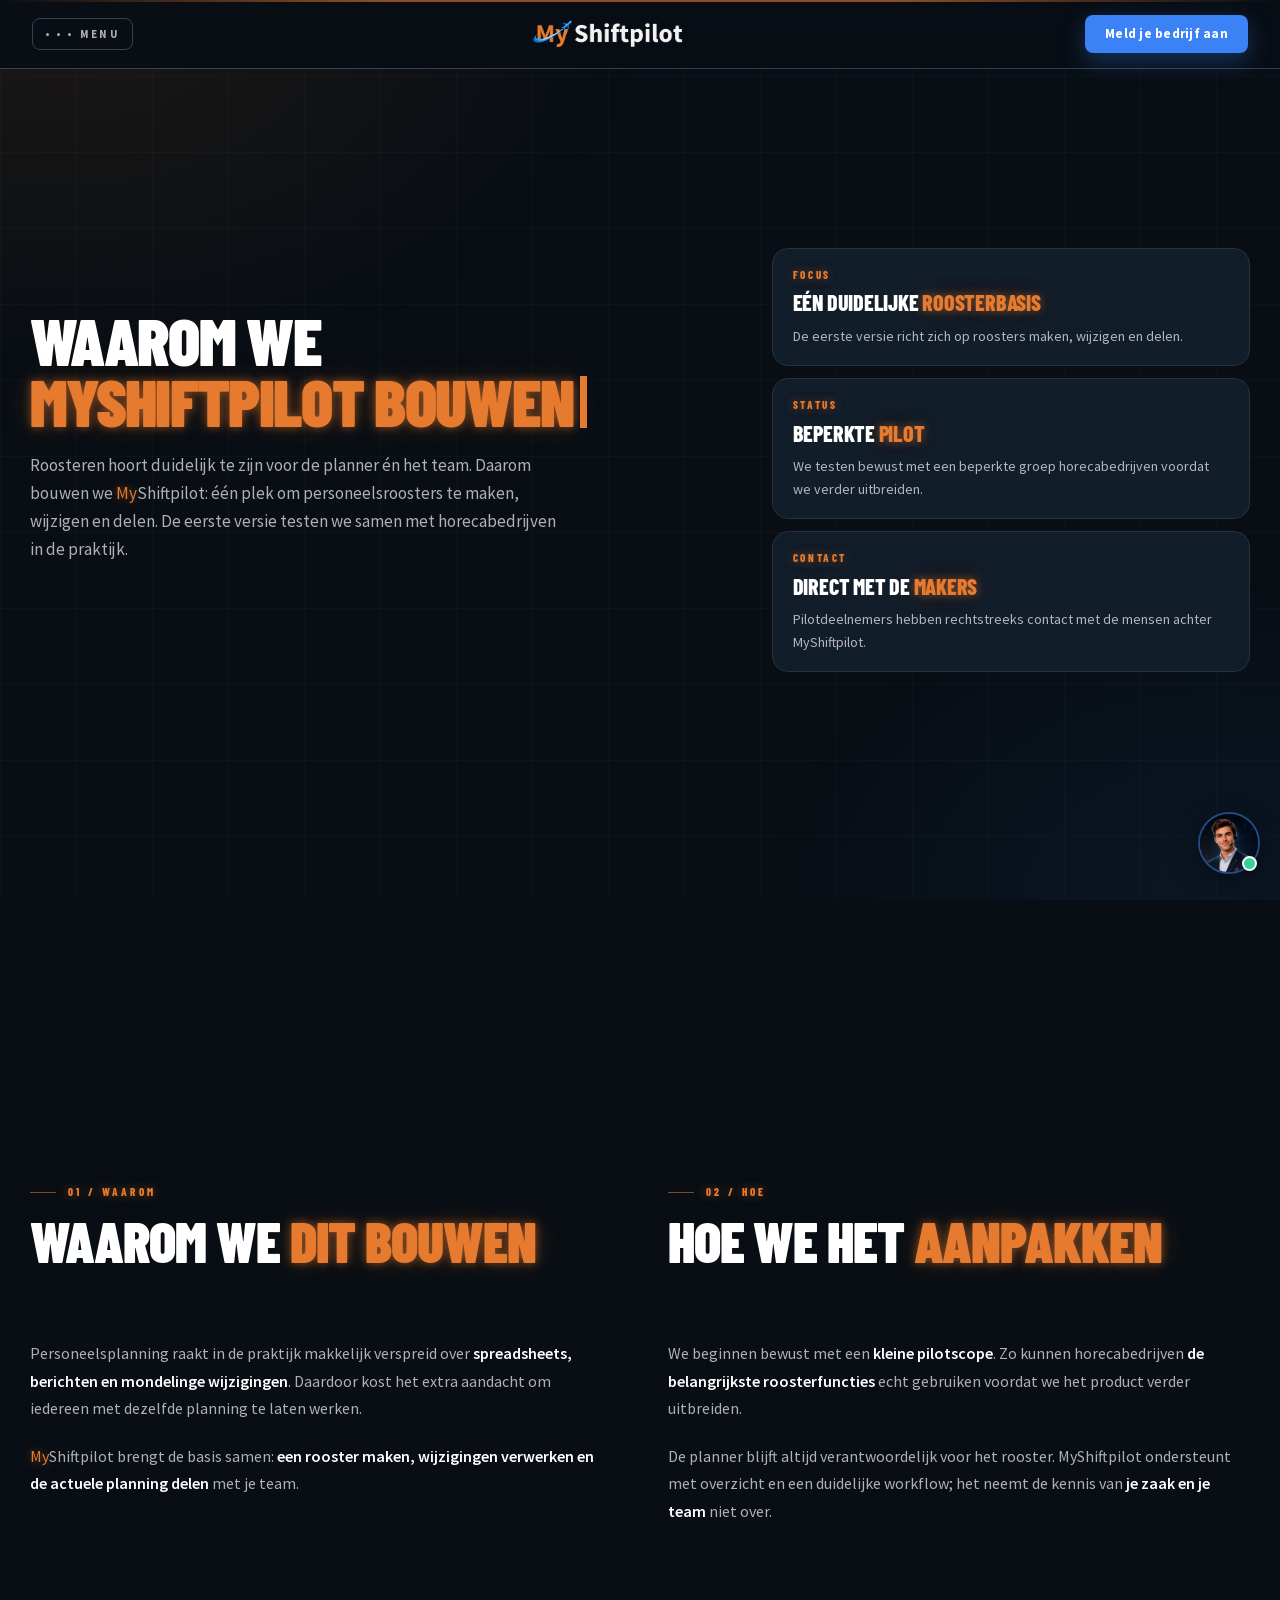
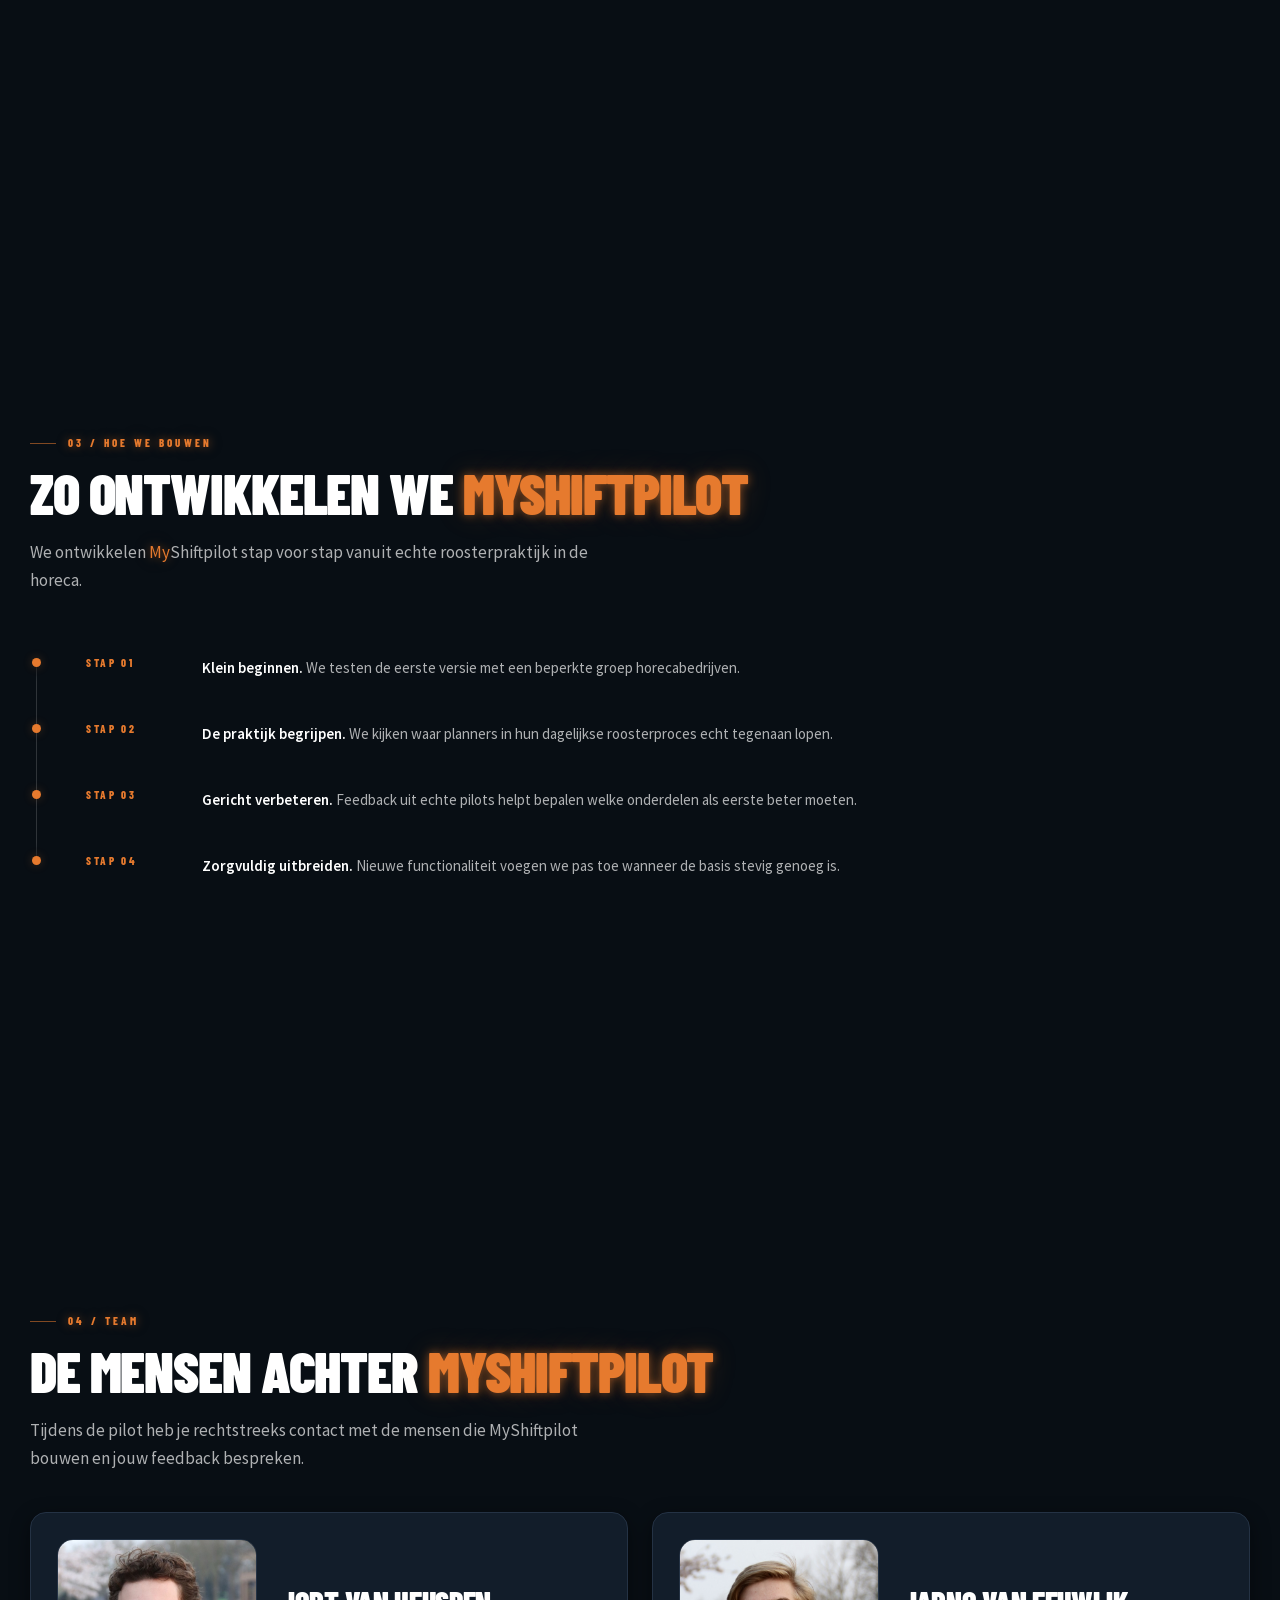
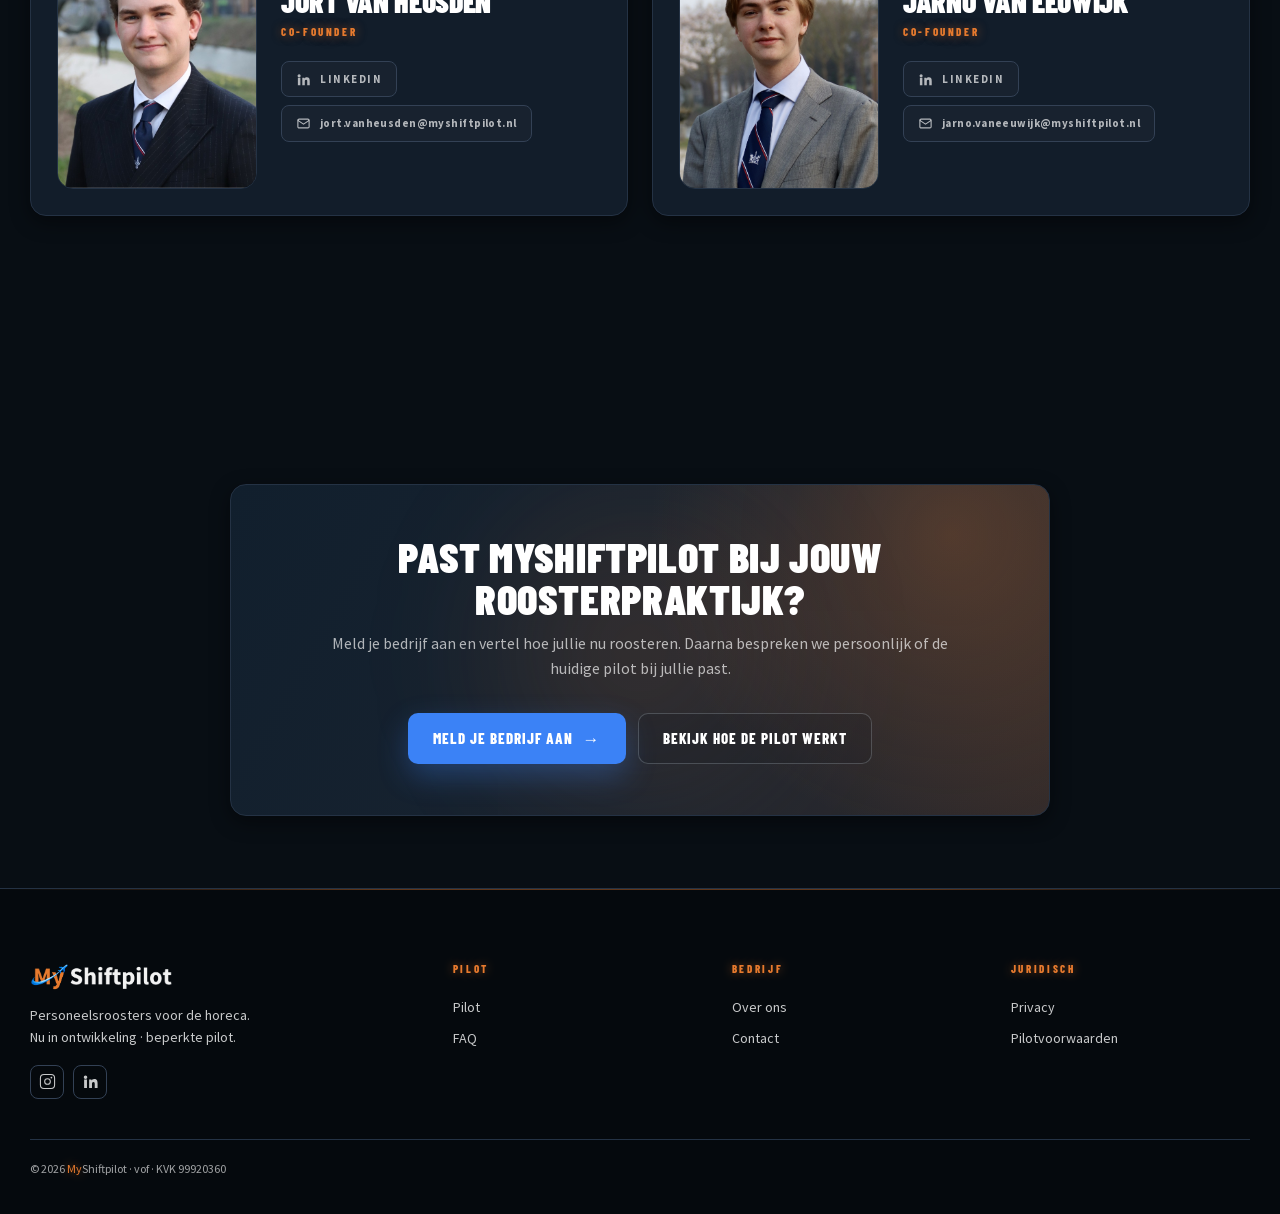
==== commit 5cc3b0b1: "deploy: 2d944fcfd3b18da25ad43fa894b9012b3b756af3" ====
--- a/about.html
+++ b/about.html
@@ -8,6 +8,20 @@
 <meta name="theme-color" content="#080E14">
 <title>Over MyShiftpilot — waarom we het bouwen en wie erachter zit</title>
 <meta name="description" content="Lees waarom we MyShiftpilot voor de horeca bouwen en maak kennis met het team achter de pilot voor roosters maken, wijzigen en delen.">
+  <link rel="canonical" href="https://myshiftpilot.nl/about.html">
+  <meta name="robots" content="index, follow, max-image-preview:large">
+  <meta property="og:type" content="website">
+  <meta property="og:site_name" content="MyShiftpilot">
+  <meta property="og:locale" content="nl_NL">
+  <meta property="og:url" content="https://myshiftpilot.nl/about.html">
+  <meta property="og:title" content="Over MyShiftpilot — waarom we het bouwen en wie erachter zit">
+  <meta property="og:description" content="Lees waarom we MyShiftpilot voor de horeca bouwen en maak kennis met het team achter de pilot voor roosters maken, wijzigen en delen.">
+  <meta property="og:image" content="https://myshiftpilot.nl/assets/logoMyShiftpilot_v5.png">
+  <meta property="og:image:alt" content="MyShiftpilot">
+  <meta name="twitter:card" content="summary_large_image">
+  <meta name="twitter:title" content="Over MyShiftpilot — waarom we het bouwen en wie erachter zit">
+  <meta name="twitter:description" content="Lees waarom we MyShiftpilot voor de horeca bouwen en maak kennis met het team achter de pilot voor roosters maken, wijzigen en delen.">
+  <meta name="twitter:image" content="https://myshiftpilot.nl/assets/logoMyShiftpilot_v5.png">
 <style>
 *,*::before,*::after{margin:0;padding:0;box-sizing:border-box}
 :root{
@@ -181,6 +195,52 @@
 
 <link rel="stylesheet" href="assets/pilot-victor.css?v=20260817r">
   <link rel="stylesheet" href="assets/pilot-system.css?v=20260817j">
+  <style>
+  /* ── Tijdlijn "Hoe we bouwen" ──────────────────────────────────────────────
+     Alleen dit blok; staat na pilot-victor.css en pilot-system.css omdat het
+     daar gezette waarden overschrijft.
+
+     Wat er mis was: de cursorgloed uit pilot-victor.css is één vaste cirkel van
+     280px op .25 alpha. In een paneel werkt dat, maar een tijdlijnstap is maar
+     ~60px hoog — je zag dus alleen de middenmoot van die cirkel: een brede
+     bruine veeg met een harde boven- en onderrand, dwars over de tekst. En de
+     gloed landde op de paginaondergrond, want de rij had zelf geen vlak.
+
+     Wat er nu staat: de rij is een echt blokje dat bij hover oplicht, met een
+     kleine ronde lichtplas die de cursor volgt en een randlicht van 1px dat de
+     gloed aan de vorm van het blok vastzet. Licht heeft daarmee een drager. */
+  .timeline{padding-left:34px}
+  .timeline::before{left:6px;top:26px;bottom:26px;background:linear-gradient(180deg,transparent,rgba(255,255,255,.16) 12%,rgba(255,255,255,.16) 88%,transparent)}
+  /* De rij is nu een eigen blokje: bij hover verschijnt een rustig vlak met
+     haarlijn, zodat de gloed op een drager landt in plaats van op de pagina. */
+  .timeline .tl-row{position:relative;grid-template-columns:96px 1fr;gap:20px;align-items:center;padding:16px 22px;border-radius:14px;background:transparent;box-shadow:inset 0 0 0 1px transparent;transition:background .3s var(--e),box-shadow .3s var(--e)}
+  .timeline .tl-row:hover{background:rgba(255,255,255,.028);box-shadow:inset 0 0 0 1px rgba(255,255,255,.06)}
+  /* Punt zat 21px naast de rail en zweefde los; hij staat nu op de lijn.
+     Geen 24px bloom meer, maar een scherpe kern met een dunne ring eromheen. */
+  .timeline .tl-row::before{left:-32px;top:50%;width:9px;height:9px;margin-top:-4.5px;background:var(--or);box-shadow:0 0 0 0 rgba(230,122,46,.35),0 0 10px rgba(230,122,46,.28);transition:box-shadow .32s var(--e)}
+  .timeline .tl-row:hover::before{box-shadow:0 0 0 5px rgba(230,122,46,.13),0 0 12px rgba(230,122,46,.4)}
+  /* Kleine labels dragen geen waas: 28px blur onder 11px tekst met .24em
+     spatiëring leest als vuil, niet als licht. */
+  .timeline .tl-year{text-shadow:none;transition:color .3s var(--e)}
+  .timeline .tl-text{font-size:15px;line-height:1.6}
+
+  /* Cursorgloed op maat van de rij: kleine straal, lage dekking, snelle afval. */
+  .timeline .tl-row.pilot-mouse-glow>.pilot-mouse-glow__layer{background:radial-gradient(150px circle at var(--pilot-mouse-x) var(--pilot-mouse-y),rgba(230,122,46,.13),rgba(230,122,46,.04) 42%,transparent 68%);transition:opacity .3s var(--e)}
+  /* Randlicht van 1px dat oplicht waar de cursor is; verankert de gloed aan het
+     blok in plaats van hem los in het vlak te laten zweven. */
+  @supports ((mask-composite:exclude) or (-webkit-mask-composite:xor)){
+    .timeline .tl-row.pilot-mouse-glow>.pilot-mouse-glow__layer::after{content:'';position:absolute;inset:0;padding:1px;border-radius:inherit;background:radial-gradient(130px circle at var(--pilot-mouse-x) var(--pilot-mouse-y),rgba(230,122,46,.5),rgba(230,122,46,.1) 46%,transparent 70%);-webkit-mask:linear-gradient(#000 0 0) content-box,linear-gradient(#000 0 0);-webkit-mask-composite:xor;mask:linear-gradient(#000 0 0) content-box,linear-gradient(#000 0 0);mask-composite:exclude;pointer-events:none}
+  }
+
+  @media(max-width:480px){
+    .timeline{padding-left:26px}
+    .timeline .tl-row{grid-template-columns:1fr;gap:6px;align-items:start;padding:14px 16px}
+    .timeline .tl-row::before{left:-24px;top:24px;margin-top:0}
+  }
+  @media(prefers-reduced-motion:reduce){
+    .timeline .tl-row,.timeline .tl-row::before{transition:none}
+  }
+  </style>
 </head>
 <body>
 <div id="scroll-progress"></div>
@@ -203,7 +263,7 @@
     <a href="about.html" class="np-link" aria-current="page"><span class="np-num">04</span><span>Over ons</span></a>
     <a href="contact.html" class="np-link"><span class="np-num">05</span><span>Contact</span></a>
     <a href="privacy.html" class="np-link"><span class="np-num">06</span><span>Privacy</span></a>
-    <a href="terms.html" class="np-link"><span class="np-num">07</span><span>Voorwaarden</span></a>
+    <a href="terms.html" class="np-link"><span class="np-num">07</span><span>Pilotvoorwaarden</span></a>
   </nav>
 </header>
 
@@ -212,23 +272,23 @@
   <section class="hero page-hero about-grid">
     <div class="reveal">
       <h1 class="pg-h1">Waarom we<br><em>MyShiftpilot bouwen</em></h1>
-      <p class="pg-lead"><span class="brand-my">My</span>Shiftpilot maakt personeelsroosters maken, wijzigen en delen eenvoudiger. Het product is nog in ontwikkeling en wordt getest in een beperkte pilot.</p>
+      <p class="pg-lead">Roosteren hoort duidelijk te zijn voor de planner én het team. Daarom bouwen we <span class="brand-my">My</span>Shiftpilot: één plek om personeelsroosters te maken, wijzigen en delen. De eerste versie testen we samen met horecabedrijven in de praktijk.</p>
     </div>
     <div class="ah-stats">
       <div class="ah-stat reveal" style="--d:.1s">
         <div class="ah-stat-lab">Focus</div>
-        <div class="ah-stat-title">In ontwikkeling voor de <em>horeca</em></div>
-        <p class="ah-stat-txt">Gericht op het dagelijkse roosterwerk in de horeca.</p>
+        <div class="ah-stat-title">Eén duidelijke <em>roosterbasis</em></div>
+        <p class="ah-stat-txt">De eerste versie richt zich op roosters maken, wijzigen en delen.</p>
       </div>
       <div class="ah-stat reveal" style="--d:.2s">
         <div class="ah-stat-lab">Status</div>
         <div class="ah-stat-title">Beperkte <em>pilot</em></div>
-        <p class="ah-stat-txt">Een klein aantal horecabedrijven test de eerste versie.</p>
+        <p class="ah-stat-txt">We testen bewust met een beperkte groep horecabedrijven voordat we verder uitbreiden.</p>
       </div>
       <div class="ah-stat reveal" style="--d:.3s">
         <div class="ah-stat-lab">Contact</div>
-        <div class="ah-stat-title">Direct met de <em>oprichters</em></div>
-        <p class="ah-stat-txt">Je spreekt de oprichters rechtstreeks.</p>
+        <div class="ah-stat-title">Direct met de <em>makers</em></div>
+        <p class="ah-stat-txt">Pilotdeelnemers hebben rechtstreeks contact met de mensen achter MyShiftpilot.</p>
       </div>
     </div>
   </section>
@@ -236,22 +296,22 @@
     <div class="section-inner purpose-grid">
       <div class="mission">
         <div class="mission-head reveal">
-          <div class="sec-label">01 / Missie</div>
-          <h2 id="missie-title">Onze <em>missie</em></h2>
+          <div class="sec-label">01 / Waarom</div>
+          <h2 id="missie-title">Waarom we <em>dit bouwen</em></h2>
         </div>
         <div class="mission-body reveal" style="--d:.12s">
-          <p><span class="brand-my">My</span>Shiftpilot maakt personeelsplanning in de horeca <strong>rustiger en helderder</strong>: je team weet waar het aan toe is, jij houdt tijd over voor de zaak.</p>
-          <p>De eerste versie brengt drie momenten samen: <strong>roosters maken, wijzigen en delen</strong>.</p>
+          <p>Personeelsplanning raakt in de praktijk makkelijk verspreid over <strong>spreadsheets, berichten en mondelinge wijzigingen</strong>. Daardoor kost het extra aandacht om iedereen met dezelfde planning te laten werken.</p>
+          <p><span class="brand-my">My</span>Shiftpilot brengt de basis samen: <strong>een rooster maken, wijzigingen verwerken en de actuele planning delen</strong> met je team.</p>
         </div>
       </div>
       <div class="mission">
         <div class="mission-head reveal" style="--d:.06s">
-          <div class="sec-label">02 / Visie</div>
-          <h2 id="visie-title">Onze <em>visie</em></h2>
+          <div class="sec-label">02 / Hoe</div>
+          <h2 id="visie-title">Hoe we het <em>aanpakken</em></h2>
         </div>
         <div class="mission-body reveal" style="--d:.18s">
-          <p>Een actueel rooster hoort niet te verdwijnen tussen <strong>Excel, WhatsApp en mondelinge wijzigingen</strong>. Daarom focust de pilot op de basis: <strong>roosters maken, wijzigen en delen</strong>.</p>
-          <p>De planner blijft leidend: <strong>jij kent je zaak en je team</strong>. Wij geven overzicht, we nemen je rol niet over.</p>
+          <p>We beginnen bewust met een <strong>kleine pilotscope</strong>. Zo kunnen horecabedrijven <strong>de belangrijkste roosterfuncties</strong> echt gebruiken voordat we het product verder uitbreiden.</p>
+          <p>De planner blijft altijd verantwoordelijk voor het rooster. MyShiftpilot ondersteunt met overzicht en een duidelijke workflow; het neemt de kennis van <strong>je zaak en je team</strong> niet over.</p>
         </div>
       </div>
     </div>
@@ -259,19 +319,19 @@
   <section class="section section-dark" id="hoe-we-bouwen" aria-labelledby="bouwen-title">
     <div class="section-inner timeline-wrap">
       <div class="reveal"><div class="sec-label">03 / Hoe we bouwen</div><h2 class="sec-h2" id="bouwen-title">Zo ontwikkelen we <em>MyShiftpilot</em></h2></div>
-      <p class="tl-intro reveal" style="--d:.06s"><span class="brand-my">My</span>Shiftpilot is nog in ontwikkeling. We bouwen mét horecabedrijven, niet vóór hen.</p>
+      <p class="tl-intro reveal" style="--d:.06s">We ontwikkelen <span class="brand-my">My</span>Shiftpilot stap voor stap vanuit echte roosterpraktijk in de horeca.</p>
       <div class="timeline">
-        <div class="tl-row reveal"><div class="tl-year">Stap 01</div><div class="tl-text"><b>Klein beginnen.</b> We starten met een beperkt aantal horecabedrijven.</div></div>
-        <div class="tl-row reveal" style="--d:.05s"><div class="tl-year">Stap 02</div><div class="tl-text"><b>De praktijk begrijpen.</b> We kijken hoe roosteren in een horecazaak echt verloopt.</div></div>
-        <div class="tl-row reveal" style="--d:.1s"><div class="tl-year">Stap 03</div><div class="tl-text"><b>Feedback verwerken.</b> Praktijkervaring bepaalt wat beter moet.</div></div>
-        <div class="tl-row reveal" style="--d:.15s"><div class="tl-year">Stap 04</div><div class="tl-text"><b>Zorgvuldig uitbreiden.</b> Een aanvraag geeft niet automatisch toegang.</div></div>
+        <div class="tl-row reveal"><div class="tl-year">Stap 01</div><div class="tl-text"><b>Klein beginnen.</b> We testen de eerste versie met een beperkte groep horecabedrijven.</div></div>
+        <div class="tl-row reveal" style="--d:.05s"><div class="tl-year">Stap 02</div><div class="tl-text"><b>De praktijk begrijpen.</b> We kijken waar planners in hun dagelijkse roosterproces echt tegenaan lopen.</div></div>
+        <div class="tl-row reveal" style="--d:.1s"><div class="tl-year">Stap 03</div><div class="tl-text"><b>Gericht verbeteren.</b> Feedback uit echte pilots helpt bepalen welke onderdelen als eerste beter moeten.</div></div>
+        <div class="tl-row reveal" style="--d:.15s"><div class="tl-year">Stap 04</div><div class="tl-text"><b>Zorgvuldig uitbreiden.</b> Nieuwe functionaliteit voegen we pas toe wanneer de basis stevig genoeg is.</div></div>
       </div>
     </div>
   </section>
   <section class="section" id="team" aria-labelledby="team-title">
     <div class="section-inner founders-wrap">
       <div class="reveal"><div class="sec-label">04 / Team</div><h2 class="sec-h2" id="team-title">De mensen achter <em><span class="brand-my">My</span>Shiftpilot</em></h2></div>
-      <p class="founders-lead reveal" style="--d:.06s">Tijdens de pilot spreek je rechtstreeks met de mensen die jouw feedback verwerken.</p>
+      <p class="founders-lead reveal" style="--d:.06s">Tijdens de pilot heb je rechtstreeks contact met de mensen die MyShiftpilot bouwen en jouw feedback bespreken.</p>
       <div class="founders">
         <article class="founder reveal" style="--d:.05s">
           <div class="fd-photo">
@@ -290,7 +350,7 @@
           <div class="fd-body">
             <h3 class="fd-name">Jarno van Eeuwijk</h3>
             <div class="fd-role">Co-founder</div>
-            <div class="fd-actions"><a class="fd-linkedin" href="https://www.linkedin.com/in/jarno-van-eeuwijk-70055b113/" target="_blank" rel="noopener noreferrer" aria-label="LinkedIn-profiel van Jarno van Eeuwijk"><svg viewBox="0 0 24 24" fill="currentColor" aria-hidden="true"><path d="M4.98 3.5a2.5 2.5 0 1 1 0 5 2.5 2.5 0 0 1 0-5ZM3 9h4v12H3V9Zm6.5 0h3.83v1.64h.06c.53-1 1.84-2.06 3.79-2.06 4.05 0 4.8 2.67 4.8 6.13V21h-4v-5.44c0-1.3-.02-2.97-1.81-2.97-1.81 0-2.09 1.42-2.09 2.88V21h-4V9Z"/></svg>LinkedIn</a><a class="fd-email" href="mailto:jaro.vaneeuwijk@myshiftpilot.nl"><svg viewBox="0 0 24 24" fill="none" stroke="currentColor" stroke-width="1.8" aria-hidden="true"><rect x="3" y="5" width="18" height="14" rx="2"/><path d="m3 7 9 6 9-6"/></svg>jaro.vaneeuwijk@myshiftpilot.nl</a></div>
+            <div class="fd-actions"><a class="fd-linkedin" href="https://www.linkedin.com/in/jarno-van-eeuwijk-70055b113/" target="_blank" rel="noopener noreferrer" aria-label="LinkedIn-profiel van Jarno van Eeuwijk"><svg viewBox="0 0 24 24" fill="currentColor" aria-hidden="true"><path d="M4.98 3.5a2.5 2.5 0 1 1 0 5 2.5 2.5 0 0 1 0-5ZM3 9h4v12H3V9Zm6.5 0h3.83v1.64h.06c.53-1 1.84-2.06 3.79-2.06 4.05 0 4.8 2.67 4.8 6.13V21h-4v-5.44c0-1.3-.02-2.97-1.81-2.97-1.81 0-2.09 1.42-2.09 2.88V21h-4V9Z"/></svg>LinkedIn</a><a class="fd-email" href="mailto:jarno.vaneeuwijk@myshiftpilot.nl"><svg viewBox="0 0 24 24" fill="none" stroke="currentColor" stroke-width="1.8" aria-hidden="true"><rect x="3" y="5" width="18" height="14" rx="2"/><path d="m3 7 9 6 9-6"/></svg>jarno.vaneeuwijk@myshiftpilot.nl</a></div>
           </div>
         </article>
       </div>
@@ -302,12 +362,12 @@
         <div class="cb-glow"></div>
         <div class="cb-body">
           <div class="cb-text">
-            <h3 id="about-cta-title">Wil je de pilot verkennen?</h3>
-            <p>Vertel waar je roosterproces energie kost. We kijken samen of de pilot past.</p>
+            <h3 id="about-cta-title">Past MyShiftpilot bij jouw roosterpraktijk?</h3>
+            <p>Meld je bedrijf aan en vertel hoe jullie nu roosteren. Daarna bespreken we persoonlijk of de huidige pilot bij jullie past.</p>
           </div>
           <div class="cb-actions">
             <a href="index.html#pilot-aanvraag" class="cta primary"><span>Meld je bedrijf aan</span><span class="cta-arrow">→</span></a>
-            <a href="pilot.html" class="cta ghost"><span>Bekijk het pilotproces</span></a>
+            <a href="pilot.html" class="cta ghost"><span>Bekijk hoe de pilot werkt</span></a>
           </div>
         </div>
       </div>
@@ -318,7 +378,7 @@
   <div class="ftr-grid">
     <div class="ftr-brand">
       <img src="assets/logoMyShiftpilot_v5.png" alt="MyShiftpilot" class="ftr-logo-img">
-      <p class="ftr-tag">Personeelsplanning voor de horeca.<br>Product in ontwikkeling · beperkte pilot.</p>
+      <p class="ftr-tag">Personeelsroosters voor de horeca.<br>Nu in ontwikkeling · beperkte pilot.</p>
       <div class="ftr-socials">
         <a href="https://instagram.com/myshiftpilot" target="_blank" rel="noopener" aria-label="Instagram"><svg width="17" height="17" viewBox="0 0 24 24" fill="none" stroke="currentColor" stroke-width="1.5"><rect x="2" y="2" width="20" height="20" rx="5"/><circle cx="12" cy="12" r="4"/><circle cx="17.5" cy="6.5" r=".5" fill="currentColor"/></svg></a>
         <a href="https://linkedin.com/company/myshiftpilot" target="_blank" rel="noopener" aria-label="LinkedIn"><svg width="17" height="17" viewBox="0 0 24 24" fill="currentColor"><path d="M4.98 3.5a2.5 2.5 0 1 1 0 5 2.5 2.5 0 0 1 0-5ZM3 9h4v12H3V9Zm6.5 0h3.83v1.64h.06c.53-1 1.84-2.06 3.79-2.06 4.05 0 4.8 2.67 4.8 6.13V21h-4v-5.44c0-1.3-.02-2.97-1.81-2.97-1.81 0-2.09 1.42-2.09 2.88V21h-4V9Z"/></svg></a>
@@ -337,7 +397,7 @@
     <div class="ftr-col">
       <div class="ftr-h">Juridisch</div>
       <a href="privacy.html">Privacy</a>
-      <a href="terms.html">Voorwaarden</a>
+      <a href="terms.html">Pilotvoorwaarden</a>
     </div>
   </div>
   <div class="ftr-bottom">
--- a/assets/pilot-system.css
+++ b/assets/pilot-system.css
@@ -124,6 +124,17 @@
 /* Bodytekst blijft rustig en leesbaar; display is uitsluitend voor koppen en labels. */
 body, input, select, textarea, button { font-family: var(--msp-body); }
 
+/* Alle vaste oranje typografische accenten krijgen dezelfde warme glow.
+   Interactieve states en gewone links blijven hiervan uitgesloten. */
+.accent, .hl-orange, .f-title em, .df-headline span,
+.pg-h1 em, .sec-h2 em, .cb-text h3 em, .pg-sub em, .ah-stat-title em, .mission-head h2 em,
+.brand-my, .f-num, .step-tag, .benefit-num, .process-card strong, .faq-expectations span,
+.ah-stat-lab, .df-item-tag, .df-main-tag, .ph-tag, .card-label, .ss-num, .tl-year, .fd-role,
+.ftr-h, .sec-num, .section-tag, .sec-label, .faq-group-name, .stub-tag, .tf-tag, .tso-flight {
+  color: var(--or);
+  text-shadow: 0 0 10px rgba(230, 122, 46, .55), 0 0 28px rgba(230, 122, 46, .22);
+}
+
 /* ── Contentkolom ───────────────────────────────────────────── */
 .hero, .page-hero, .section, .problem-section, .features, .how, .dark-feature,
 .about-brief, .home-faq, .demo, .page, .ftr { padding-inline: 0; }
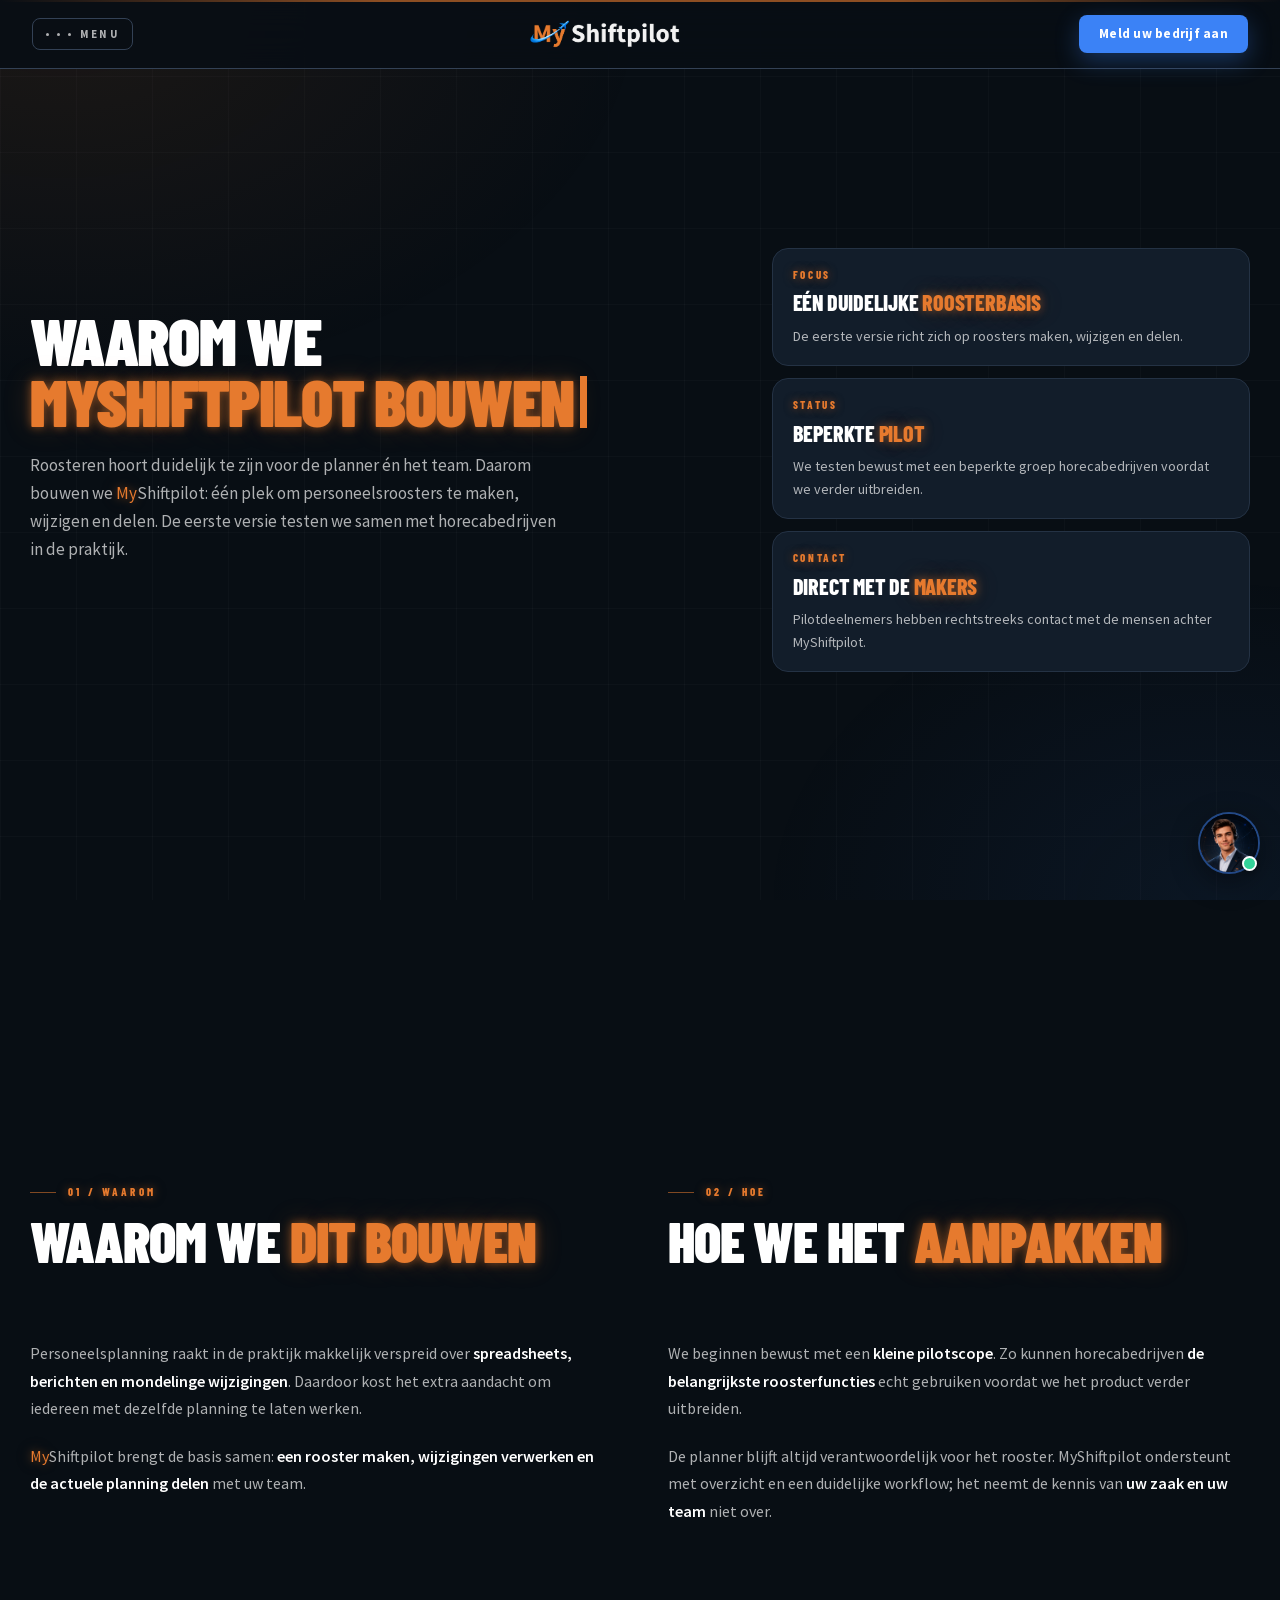
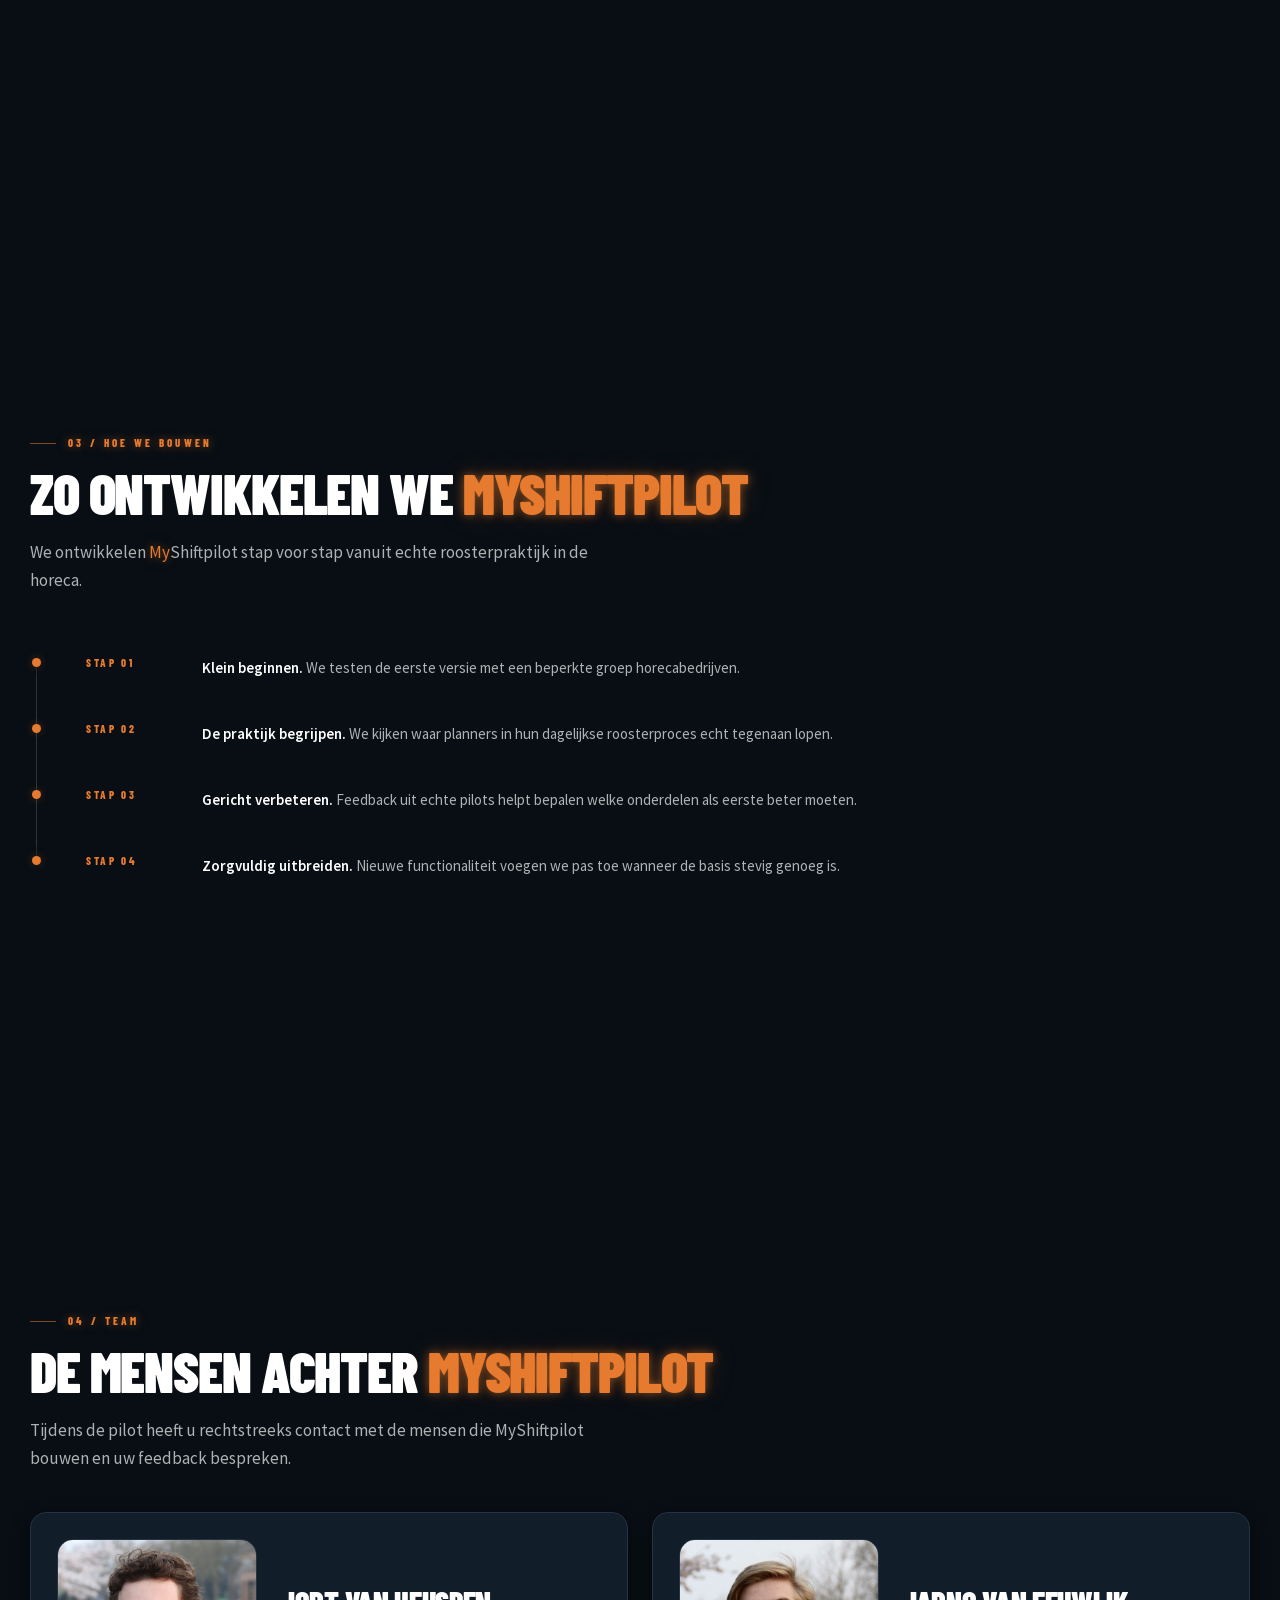
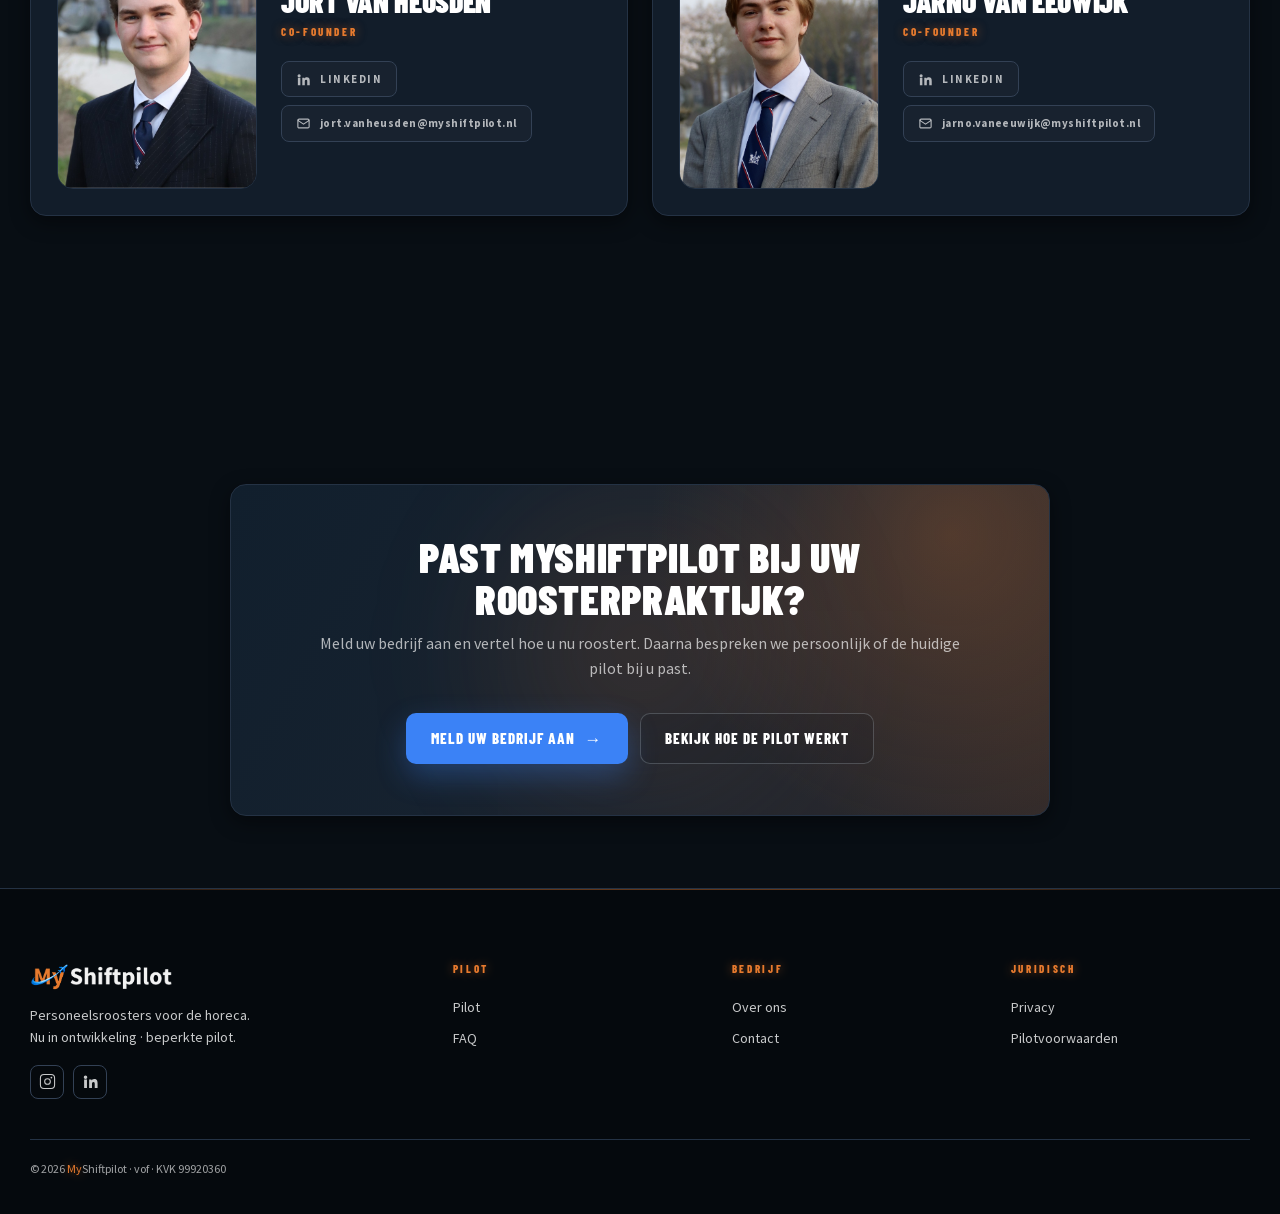
==== commit a23a4cb2: "deploy: b3c55b153c48308746fc28e2b9189b1bfec6f3b3" ====
--- a/about.html
+++ b/about.html
@@ -224,14 +224,6 @@
   .timeline .tl-year{text-shadow:none;transition:color .3s var(--e)}
   .timeline .tl-text{font-size:15px;line-height:1.6}
 
-  /* Cursorgloed op maat van de rij: kleine straal, lage dekking, snelle afval. */
-  .timeline .tl-row.pilot-mouse-glow>.pilot-mouse-glow__layer{background:radial-gradient(150px circle at var(--pilot-mouse-x) var(--pilot-mouse-y),rgba(230,122,46,.13),rgba(230,122,46,.04) 42%,transparent 68%);transition:opacity .3s var(--e)}
-  /* Randlicht van 1px dat oplicht waar de cursor is; verankert de gloed aan het
-     blok in plaats van hem los in het vlak te laten zweven. */
-  @supports ((mask-composite:exclude) or (-webkit-mask-composite:xor)){
-    .timeline .tl-row.pilot-mouse-glow>.pilot-mouse-glow__layer::after{content:'';position:absolute;inset:0;padding:1px;border-radius:inherit;background:radial-gradient(130px circle at var(--pilot-mouse-x) var(--pilot-mouse-y),rgba(230,122,46,.5),rgba(230,122,46,.1) 46%,transparent 70%);-webkit-mask:linear-gradient(#000 0 0) content-box,linear-gradient(#000 0 0);-webkit-mask-composite:xor;mask:linear-gradient(#000 0 0) content-box,linear-gradient(#000 0 0);mask-composite:exclude;pointer-events:none}
-  }
-
   @media(max-width:480px){
     .timeline{padding-left:26px}
     .timeline .tl-row{grid-template-columns:1fr;gap:6px;align-items:start;padding:14px 16px}
@@ -254,7 +246,7 @@
     <a href="index.html" class="brand-logo" aria-label="MyShiftpilot home">
       <img src="assets/logoMyShiftpilot_v5.png" alt="MyShiftpilot" class="logo-img">
     </a>
-    <a href="index.html#pilot-aanvraag" class="login-btn">Meld je bedrijf aan</a>
+    <a href="index.html#pilot-aanvraag" class="login-btn">Meld uw bedrijf aan</a>
   </div>
   <nav class="nav-panel" id="nav-panel" aria-label="Hoofdmenu" aria-hidden="true">
     <a href="index.html" class="np-link"><span class="np-num">01</span><span>Home</span></a>
@@ -301,7 +293,7 @@
         </div>
         <div class="mission-body reveal" style="--d:.12s">
           <p>Personeelsplanning raakt in de praktijk makkelijk verspreid over <strong>spreadsheets, berichten en mondelinge wijzigingen</strong>. Daardoor kost het extra aandacht om iedereen met dezelfde planning te laten werken.</p>
-          <p><span class="brand-my">My</span>Shiftpilot brengt de basis samen: <strong>een rooster maken, wijzigingen verwerken en de actuele planning delen</strong> met je team.</p>
+          <p><span class="brand-my">My</span>Shiftpilot brengt de basis samen: <strong>een rooster maken, wijzigingen verwerken en de actuele planning delen</strong> met uw team.</p>
         </div>
       </div>
       <div class="mission">
@@ -311,7 +303,7 @@
         </div>
         <div class="mission-body reveal" style="--d:.18s">
           <p>We beginnen bewust met een <strong>kleine pilotscope</strong>. Zo kunnen horecabedrijven <strong>de belangrijkste roosterfuncties</strong> echt gebruiken voordat we het product verder uitbreiden.</p>
-          <p>De planner blijft altijd verantwoordelijk voor het rooster. MyShiftpilot ondersteunt met overzicht en een duidelijke workflow; het neemt de kennis van <strong>je zaak en je team</strong> niet over.</p>
+          <p>De planner blijft altijd verantwoordelijk voor het rooster. MyShiftpilot ondersteunt met overzicht en een duidelijke workflow; het neemt de kennis van <strong>uw zaak en uw team</strong> niet over.</p>
         </div>
       </div>
     </div>
@@ -331,7 +323,7 @@
   <section class="section" id="team" aria-labelledby="team-title">
     <div class="section-inner founders-wrap">
       <div class="reveal"><div class="sec-label">04 / Team</div><h2 class="sec-h2" id="team-title">De mensen achter <em><span class="brand-my">My</span>Shiftpilot</em></h2></div>
-      <p class="founders-lead reveal" style="--d:.06s">Tijdens de pilot heb je rechtstreeks contact met de mensen die MyShiftpilot bouwen en jouw feedback bespreken.</p>
+      <p class="founders-lead reveal" style="--d:.06s">Tijdens de pilot heeft u rechtstreeks contact met de mensen die MyShiftpilot bouwen en uw feedback bespreken.</p>
       <div class="founders">
         <article class="founder reveal" style="--d:.05s">
           <div class="fd-photo">
@@ -362,11 +354,11 @@
         <div class="cb-glow"></div>
         <div class="cb-body">
           <div class="cb-text">
-            <h3 id="about-cta-title">Past MyShiftpilot bij jouw roosterpraktijk?</h3>
-            <p>Meld je bedrijf aan en vertel hoe jullie nu roosteren. Daarna bespreken we persoonlijk of de huidige pilot bij jullie past.</p>
+            <h3 id="about-cta-title">Past MyShiftpilot bij uw roosterpraktijk?</h3>
+            <p>Meld uw bedrijf aan en vertel hoe u nu roostert. Daarna bespreken we persoonlijk of de huidige pilot bij u past.</p>
           </div>
           <div class="cb-actions">
-            <a href="index.html#pilot-aanvraag" class="cta primary"><span>Meld je bedrijf aan</span><span class="cta-arrow">→</span></a>
+            <a href="index.html#pilot-aanvraag" class="cta primary"><span>Meld uw bedrijf aan</span><span class="cta-arrow">→</span></a>
             <a href="pilot.html" class="cta ghost"><span>Bekijk hoe de pilot werkt</span></a>
           </div>
         </div>
--- a/assets/pilot-victor.css
+++ b/assets/pilot-victor.css
@@ -1066,13 +1066,32 @@
   z-index: 0;
   border-radius: inherit;
   pointer-events: none;
-  background: radial-gradient(280px circle at var(--pilot-mouse-x) var(--pilot-mouse-y), rgba(230, 122, 46, .25), rgba(230, 122, 46, .09) 38%, transparent 72%);
+  background: radial-gradient(var(--pilot-glow-size, 280px) circle at var(--pilot-mouse-x) var(--pilot-mouse-y), rgba(230, 122, 46, .25), rgba(230, 122, 46, .09) 38%, transparent 72%);
   opacity: 0;
   transition: opacity .24s cubic-bezier(.25, .1, .25, 1);
 }
 
 .pilot-mouse-glow.pilot-mouse-glow-active > .pilot-mouse-glow__layer {
   opacity: 1;
+}
+
+/* Randlicht van 1px dat oplicht waar de cursor is. Zonder deze rand zweeft de plas
+   los in het vlak; met de rand zit de gloed vast aan de vorm van het blok, ook bij
+   een pil van 38px en bij een paneel van 1220px breed. */
+@supports ((mask-composite: exclude) or (-webkit-mask-composite: xor)) {
+  .pilot-mouse-glow__layer::after {
+    content: '';
+    position: absolute;
+    inset: 0;
+    padding: 1px;
+    border-radius: inherit;
+    background: radial-gradient(calc(var(--pilot-glow-size, 280px) * .9) circle at var(--pilot-mouse-x) var(--pilot-mouse-y), rgba(230, 122, 46, .6), rgba(230, 122, 46, .14) 48%, transparent 72%);
+    -webkit-mask: linear-gradient(#000 0 0) content-box, linear-gradient(#000 0 0);
+    -webkit-mask-composite: xor;
+    mask: linear-gradient(#000 0 0) content-box, linear-gradient(#000 0 0);
+    mask-composite: exclude;
+    pointer-events: none;
+  }
 }
 
 .pilot-mouse-glow > :not(.pilot-mouse-glow__layer, .cb-glow) {
--- a/assets/pilot-system.css
+++ b/assets/pilot-system.css
@@ -724,6 +724,12 @@
   padding-block: 84px 64px;
 }
 
+/* Een snap na de ankersprong trekt het formulier op telefoons weer uit beeld.
+   Op grotere schermen blijft het bestaande sectieritme ongewijzigd. */
+@media (max-width: 768px) {
+  html { scroll-snap-type: none; }
+}
+
 /* ── Blokvulling: de inhoud gebruikt de schermhoogte ───────── */
 /* Zonder dit staat er in een schermhoog blok een korte kaartenrij met veel lucht
    eronder. Koppen, kaarthoogtes en rijafstanden schalen daarom mee met de
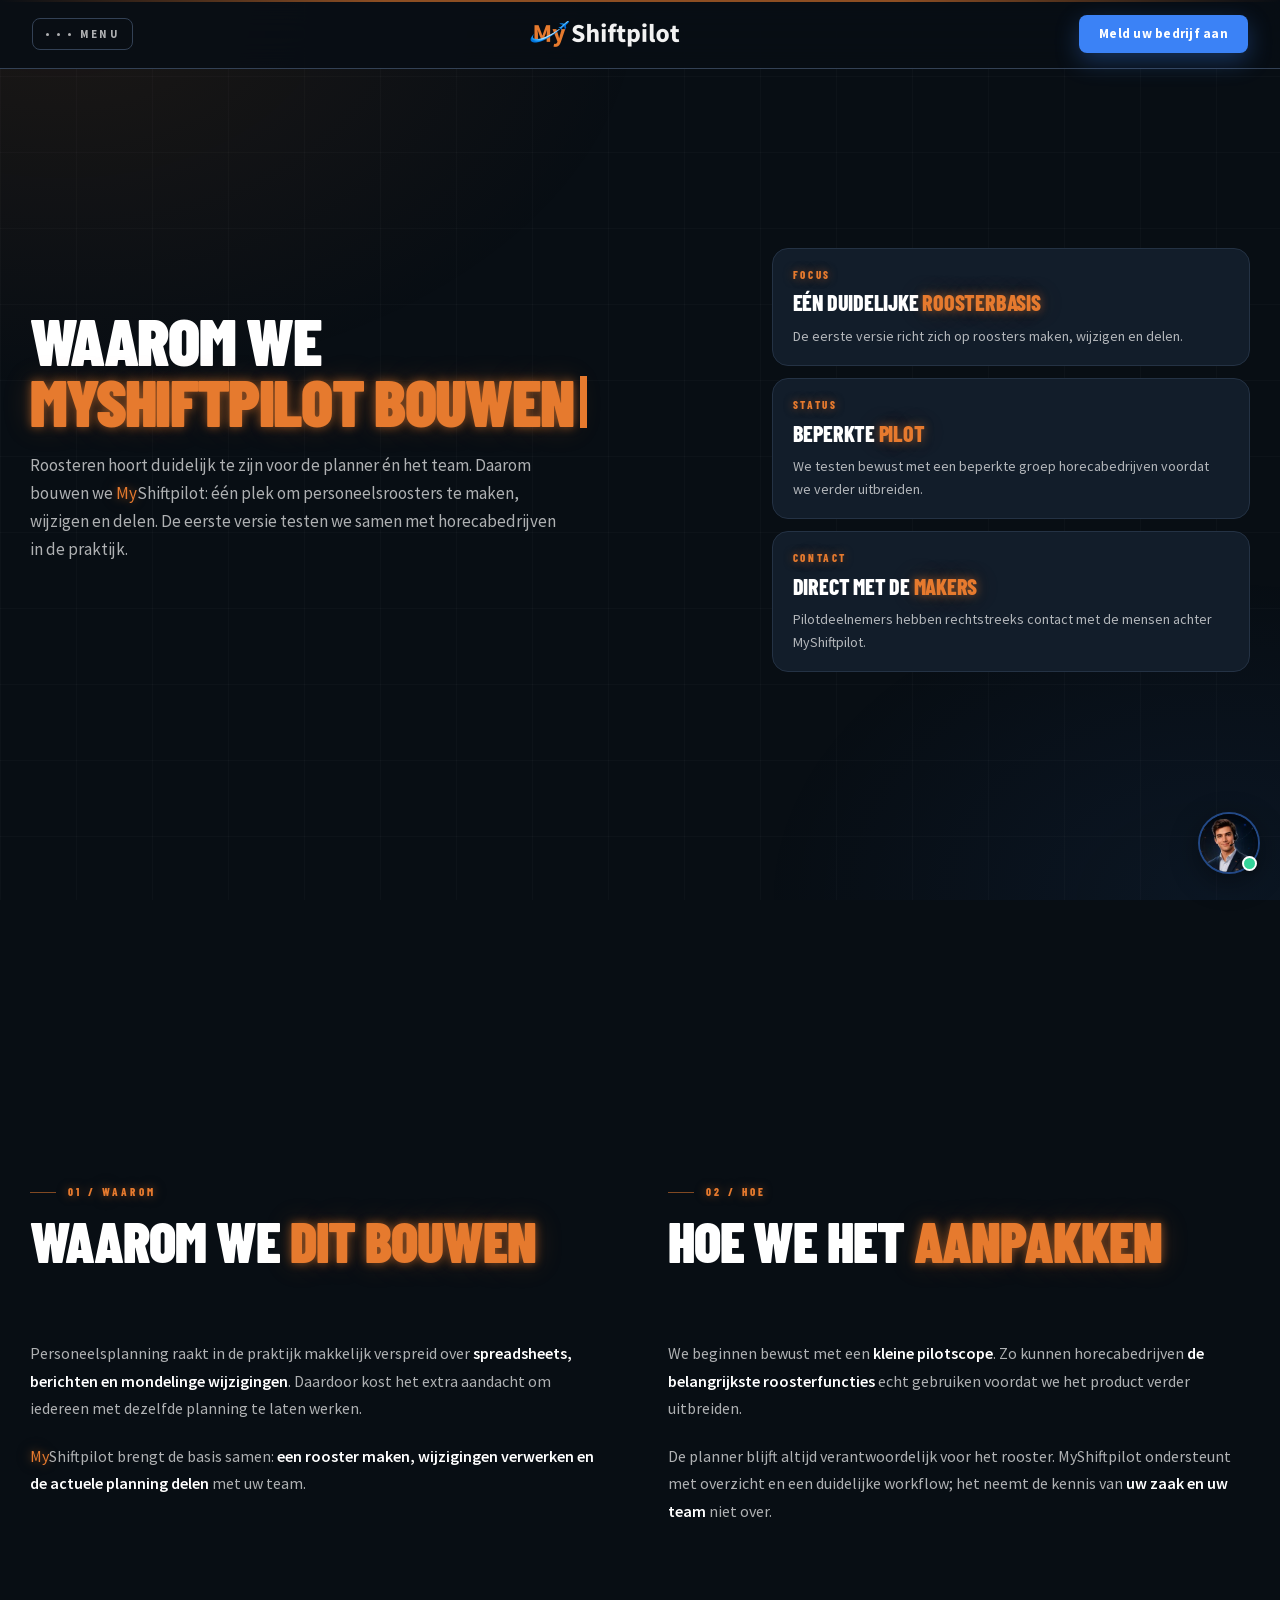
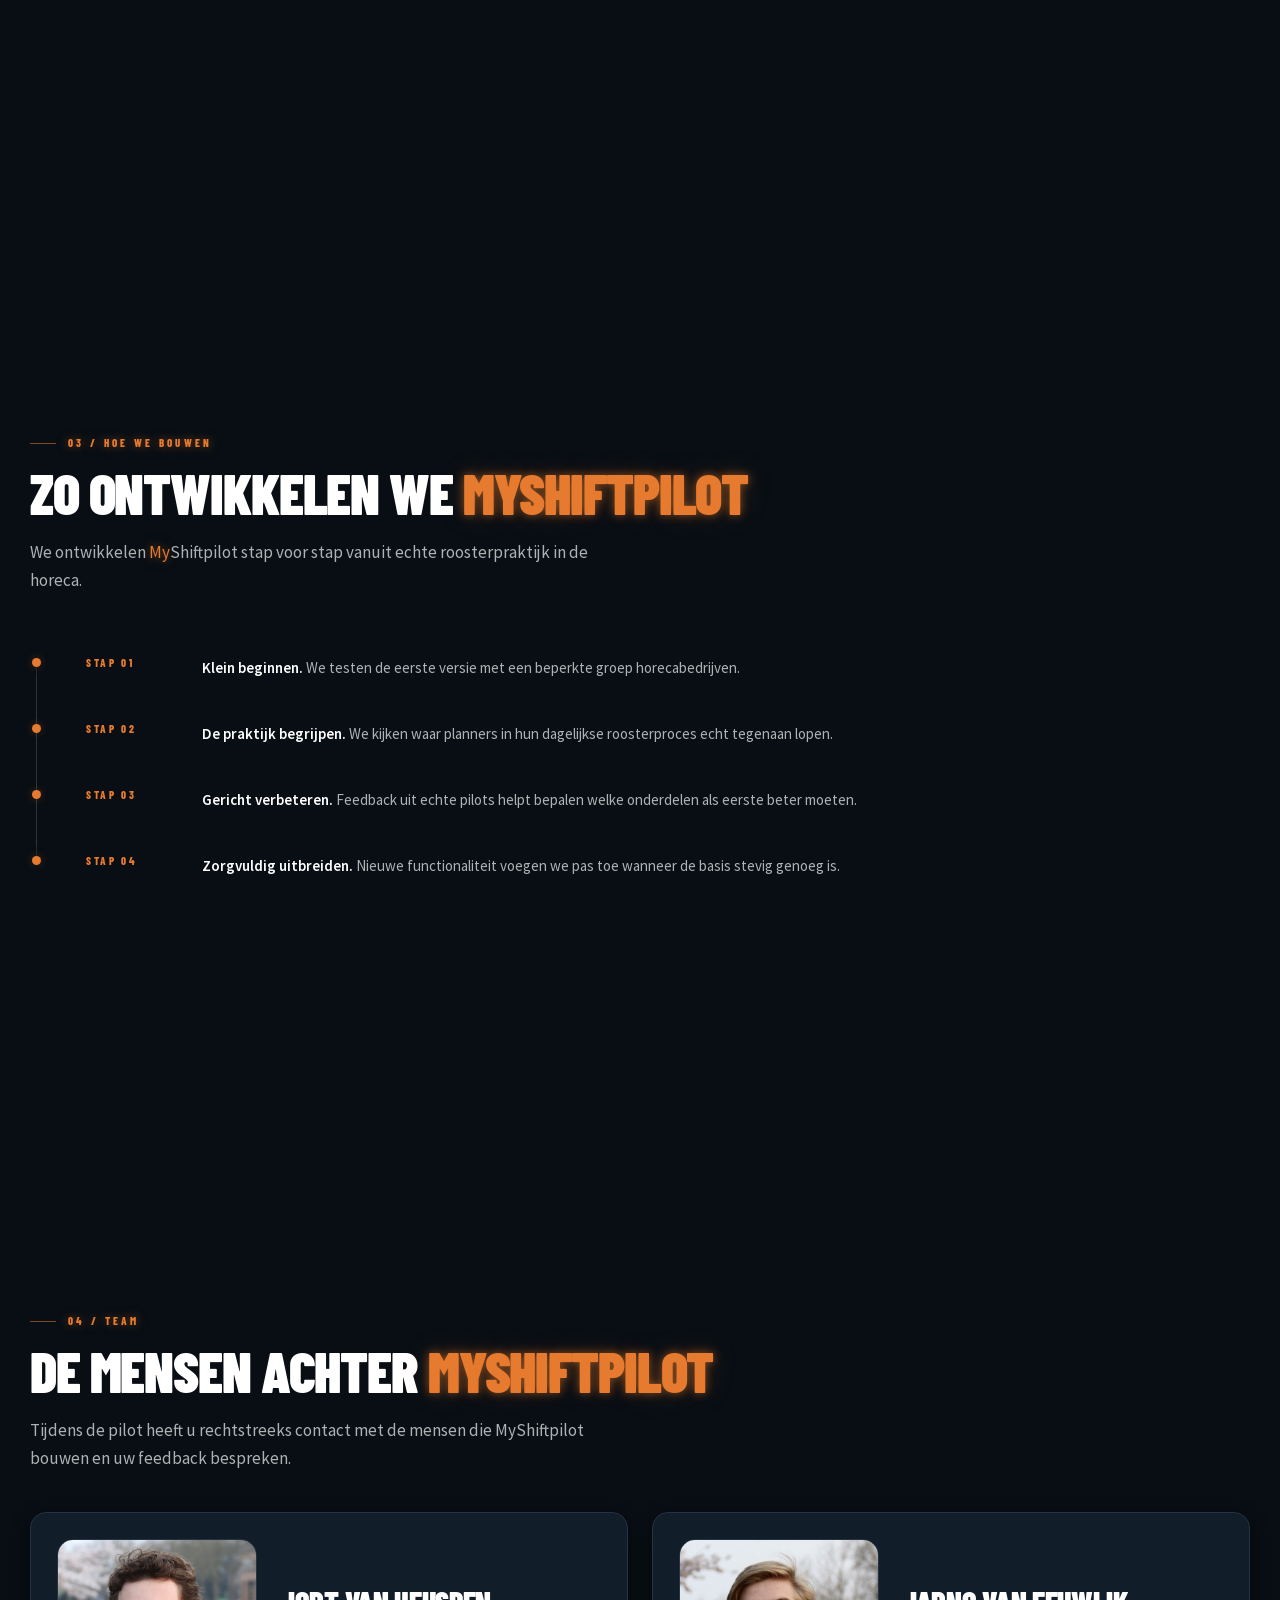
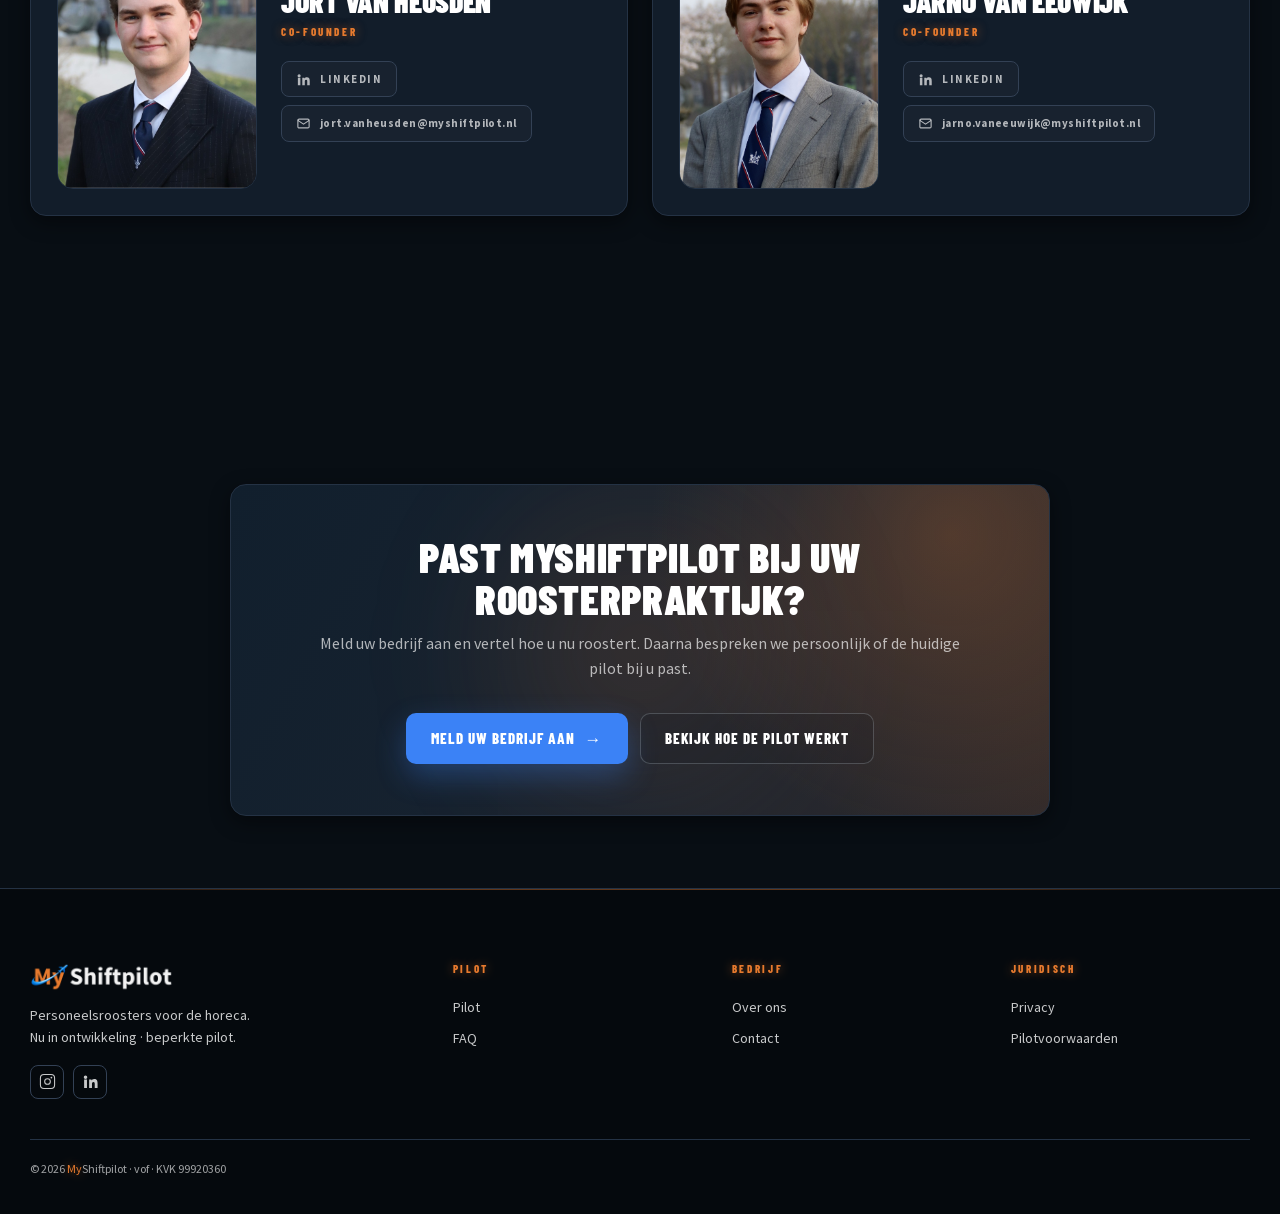
==== commit c0b828d4: "deploy: 06069195f2708ef0c49c2a3b63ce061196621ff3" ====
--- a/about.html
+++ b/about.html
@@ -2,26 +2,79 @@
 <html lang="nl">
 <head>
 <meta charset="UTF-8">
-    <meta http-equiv="Content-Security-Policy" content="default-src 'self'; base-uri 'self'; object-src 'none'; script-src 'self'; script-src-attr 'unsafe-hashes'; style-src 'self' 'unsafe-inline'; img-src 'self' data:; font-src 'self'; connect-src 'self' https://api.myshiftpilot.nl https://api.pdok.nl; form-action 'self'">
+    <meta http-equiv="Content-Security-Policy" content="default-src 'self'; base-uri 'self'; object-src 'none'; script-src 'self' 'sha256-1KWGR1cCdAb8KI4obiY+xM+0GEle82e9hEr89hAAycw='; script-src-attr 'unsafe-hashes'; style-src 'self' 'unsafe-inline'; img-src 'self' data:; font-src 'self'; connect-src 'self' https://api.myshiftpilot.nl https://api.pdok.nl; form-action 'self'">
     <meta name="myshiftpilot-api-base" content="https://api.myshiftpilot.nl">
 <meta name="viewport" content="width=device-width,initial-scale=1">
 <meta name="theme-color" content="#080E14">
-<title>Over MyShiftpilot — waarom we het bouwen en wie erachter zit</title>
-<meta name="description" content="Lees waarom we MyShiftpilot voor de horeca bouwen en maak kennis met het team achter de pilot voor roosters maken, wijzigen en delen.">
+<title>Over MyShiftpilot — roostersoftware voor de horeca</title>
+<meta name="description" content="Waarom we MyShiftpilot bouwen: personeelsroosters voor de horeca maken, wijzigen en delen. Maak kennis met het team achter de besloten pilot.">
   <link rel="canonical" href="https://myshiftpilot.nl/about.html">
   <meta name="robots" content="index, follow, max-image-preview:large">
   <meta property="og:type" content="website">
   <meta property="og:site_name" content="MyShiftpilot">
   <meta property="og:locale" content="nl_NL">
   <meta property="og:url" content="https://myshiftpilot.nl/about.html">
-  <meta property="og:title" content="Over MyShiftpilot — waarom we het bouwen en wie erachter zit">
-  <meta property="og:description" content="Lees waarom we MyShiftpilot voor de horeca bouwen en maak kennis met het team achter de pilot voor roosters maken, wijzigen en delen.">
-  <meta property="og:image" content="https://myshiftpilot.nl/assets/logoMyShiftpilot_v5.png">
-  <meta property="og:image:alt" content="MyShiftpilot">
+  <meta property="og:title" content="Over MyShiftpilot — roostersoftware voor de horeca">
+  <meta property="og:description" content="Waarom we MyShiftpilot bouwen: personeelsroosters voor de horeca maken, wijzigen en delen. Maak kennis met het team achter de besloten pilot.">
+  <meta property="og:image" content="https://myshiftpilot.nl/assets/img/og-myshiftpilot.png">
+  <meta property="og:image:type" content="image/png">
+  <meta property="og:image:width" content="1200">
+  <meta property="og:image:height" content="630">
+  <meta property="og:image:alt" content="MyShiftpilot — personeelsroosters voor de horeca">
   <meta name="twitter:card" content="summary_large_image">
-  <meta name="twitter:title" content="Over MyShiftpilot — waarom we het bouwen en wie erachter zit">
-  <meta name="twitter:description" content="Lees waarom we MyShiftpilot voor de horeca bouwen en maak kennis met het team achter de pilot voor roosters maken, wijzigen en delen.">
-  <meta name="twitter:image" content="https://myshiftpilot.nl/assets/logoMyShiftpilot_v5.png">
+  <meta name="twitter:title" content="Over MyShiftpilot — roostersoftware voor de horeca">
+  <meta name="twitter:description" content="Waarom we MyShiftpilot bouwen: personeelsroosters voor de horeca maken, wijzigen en delen. Maak kennis met het team achter de besloten pilot.">
+  <meta name="twitter:image" content="https://myshiftpilot.nl/assets/img/og-myshiftpilot.png">
+  <meta name="twitter:image:alt" content="MyShiftpilot — personeelsroosters voor de horeca">
+  <link rel="icon" href="favicon.ico" sizes="32x32">
+  <link rel="icon" type="image/png" sizes="96x96" href="assets/icons/favicon-96.png">
+  <link rel="apple-touch-icon" sizes="180x180" href="assets/icons/apple-touch-icon.png">
+  <link rel="manifest" href="site.webmanifest">
+<script type="application/ld+json">
+{
+  "@context": "https://schema.org",
+  "@graph": [
+    {
+      "@type": "AboutPage",
+      "@id": "https://myshiftpilot.nl/about.html#webpage",
+      "url": "https://myshiftpilot.nl/about.html",
+      "name": "Over MyShiftpilot — roostersoftware voor de horeca",
+      "description": "Waarom we MyShiftpilot bouwen: personeelsroosters voor de horeca maken, wijzigen en delen. Maak kennis met het team achter de besloten pilot.",
+      "inLanguage": "nl-NL",
+      "isPartOf": {
+        "@id": "https://myshiftpilot.nl/#website"
+      },
+      "about": {
+        "@id": "https://myshiftpilot.nl/#organisatie"
+      },
+      "primaryImageOfPage": {
+        "@id": "https://myshiftpilot.nl/#ogimage"
+      },
+      "breadcrumb": {
+        "@id": "https://myshiftpilot.nl/about.html#kruimelpad"
+      }
+    },
+    {
+      "@type": "BreadcrumbList",
+      "@id": "https://myshiftpilot.nl/about.html#kruimelpad",
+      "itemListElement": [
+        {
+          "@type": "ListItem",
+          "position": 1,
+          "name": "Home",
+          "item": "https://myshiftpilot.nl/"
+        },
+        {
+          "@type": "ListItem",
+          "position": 2,
+          "name": "Over ons",
+          "item": "https://myshiftpilot.nl/about.html"
+        }
+      ]
+    }
+  ]
+}
+</script>
 <style>
 *,*::before,*::after{margin:0;padding:0;box-sizing:border-box}
 :root{
@@ -191,10 +244,10 @@
 @media(max-width:480px){.timeline{padding-left:18px}.tl-row{grid-template-columns:1fr;gap:4px;padding:12px 0 12px 18px}.tl-row::before{top:16px}.founder{padding:20px}}
 @media(prefers-reduced-motion:reduce){html{scroll-behavior:auto}*,*::before,*::after{animation-duration:.01ms!important;animation-iteration-count:1!important;transition-duration:.01ms!important;scroll-behavior:auto!important}.reveal{opacity:1!important;transform:none!important}}
 </style>
-    <link rel="stylesheet" href="assets/marketing-cta.css?v=20260814s">
-
-<link rel="stylesheet" href="assets/pilot-victor.css?v=20260817r">
-  <link rel="stylesheet" href="assets/pilot-system.css?v=20260817j">
+    <link rel="stylesheet" href="assets/css/marketing-cta.css?v=20260814s">
+
+<link rel="stylesheet" href="assets/css/pilot-victor.css?v=20260817r">
+  <link rel="stylesheet" href="assets/css/pilot-system.css?v=20260817j">
   <style>
   /* ── Tijdlijn "Hoe we bouwen" ──────────────────────────────────────────────
      Alleen dit blok; staat na pilot-victor.css en pilot-system.css omdat het
@@ -243,13 +296,13 @@
     <button class="menu" id="menu-btn" aria-label="Open menu" aria-expanded="false" aria-controls="nav-panel">
       <span class="menu-dot"></span><span class="menu-dot"></span><span class="menu-dot"></span><span class="menu-txt">Menu</span>
     </button>
-    <a href="index.html" class="brand-logo" aria-label="MyShiftpilot home">
-      <img src="assets/logoMyShiftpilot_v5.png" alt="MyShiftpilot" class="logo-img">
+    <a href="/" class="brand-logo" aria-label="MyShiftpilot home">
+      <img src="assets/img/logoMyShiftpilot_v5.png" alt="MyShiftpilot" class="logo-img">
     </a>
-    <a href="index.html#pilot-aanvraag" class="login-btn">Meld uw bedrijf aan</a>
+    <a href="/#pilot-aanvraag" class="login-btn">Meld uw bedrijf aan</a>
   </div>
   <nav class="nav-panel" id="nav-panel" aria-label="Hoofdmenu" aria-hidden="true">
-    <a href="index.html" class="np-link"><span class="np-num">01</span><span>Home</span></a>
+    <a href="/" class="np-link"><span class="np-num">01</span><span>Home</span></a>
     <a href="pilot.html" class="np-link"><span class="np-num">02</span><span>Pilot</span></a>
     <a href="faq.html" class="np-link"><span class="np-num">03</span><span>FAQ</span></a>
     <a href="about.html" class="np-link" aria-current="page"><span class="np-num">04</span><span>Over ons</span></a>
@@ -327,7 +380,7 @@
       <div class="founders">
         <article class="founder reveal" style="--d:.05s">
           <div class="fd-photo">
-            <img class="fd-photo-img" src="assets/team-jort-van-heusden.jpg" alt="Jort van Heusden" loading="lazy" decoding="async">
+            <img class="fd-photo-img" src="assets/img/team-jort-van-heusden.jpg" alt="Jort van Heusden" loading="lazy" decoding="async">
           </div>
           <div class="fd-body">
             <h3 class="fd-name">Jort van Heusden</h3>
@@ -337,7 +390,7 @@
         </article>
         <article class="founder reveal" style="--d:.15s">
           <div class="fd-photo">
-            <img class="fd-photo-img" src="assets/team-jarno-van-eeuwijk.jpg" alt="Jarno van Eeuwijk" loading="lazy" decoding="async">
+            <img class="fd-photo-img" src="assets/img/team-jarno-van-eeuwijk.jpg" alt="Jarno van Eeuwijk" loading="lazy" decoding="async">
           </div>
           <div class="fd-body">
             <h3 class="fd-name">Jarno van Eeuwijk</h3>
@@ -358,7 +411,7 @@
             <p>Meld uw bedrijf aan en vertel hoe u nu roostert. Daarna bespreken we persoonlijk of de huidige pilot bij u past.</p>
           </div>
           <div class="cb-actions">
-            <a href="index.html#pilot-aanvraag" class="cta primary"><span>Meld uw bedrijf aan</span><span class="cta-arrow">→</span></a>
+            <a href="/#pilot-aanvraag" class="cta primary"><span>Meld uw bedrijf aan</span><span class="cta-arrow">→</span></a>
             <a href="pilot.html" class="cta ghost"><span>Bekijk hoe de pilot werkt</span></a>
           </div>
         </div>
@@ -369,7 +422,7 @@
 <footer class="ftr">
   <div class="ftr-grid">
     <div class="ftr-brand">
-      <img src="assets/logoMyShiftpilot_v5.png" alt="MyShiftpilot" class="ftr-logo-img">
+      <img src="assets/img/logoMyShiftpilot_v5.png" alt="MyShiftpilot" class="ftr-logo-img">
       <p class="ftr-tag">Personeelsroosters voor de horeca.<br>Nu in ontwikkeling · beperkte pilot.</p>
       <div class="ftr-socials">
         <a href="https://instagram.com/myshiftpilot" target="_blank" rel="noopener" aria-label="Instagram"><svg width="17" height="17" viewBox="0 0 24 24" fill="none" stroke="currentColor" stroke-width="1.5"><rect x="2" y="2" width="20" height="20" rx="5"/><circle cx="12" cy="12" r="4"/><circle cx="17.5" cy="6.5" r=".5" fill="currentColor"/></svg></a>
@@ -396,7 +449,7 @@
     <div>© 2026 <span class="brand-my">My</span>Shiftpilot · vof · KVK 99920360</div>
   </div>
 </footer>
-<script src="assets/pilot-shell.js?v=20260812a"></script>
-  <script src="assets/pilot-victor.js?v=20260817h"></script>
+<script src="assets/js/pilot-shell.js?v=20260812a"></script>
+  <script src="assets/js/pilot-victor.js?v=20260817h"></script>
 </body>
 </html>
--- a/assets/css/marketing-cta.css
+++ b/assets/css/marketing-cta.css
@@ -0,0 +1,180 @@
+/* Uniform vervolgstapblok voor publieke MyShiftpilot-pagina's.
+   Privacy en voorwaarden zijn de referentie: één leeskolombreedte en gecentreerde
+   inhoud, zodat het blok op elke pagina exact dezelfde verhouding houdt. */
+.cta-banner {
+  position: relative;
+  isolation: isolate;
+  overflow: hidden;
+  width: 100%;
+  max-width: 820px;
+  margin-top: 56px;
+  margin-inline: auto;
+  padding: clamp(32px, 4vw, 52px);
+  border: 1px solid rgba(151, 176, 202, .3);
+  border-radius: 22px;
+  background:
+    radial-gradient(circle at 88% 15%, rgba(230, 122, 46, .24), transparent 39%),
+    linear-gradient(120deg, #111f2d 0%, #182330 56%, #332b2a 100%);
+  box-shadow: inset 0 1px 0 rgba(255, 255, 255, .06);
+}
+.cta-banner .cb-glow {
+  position: absolute;
+  width: 420px;
+  height: 420px;
+  right: -150px;
+  top: -180px;
+  border-radius: 50%;
+  background: radial-gradient(circle, rgba(230, 122, 46, .35), transparent 70%);
+  filter: blur(64px);
+  opacity: .56;
+  pointer-events: none;
+}
+
+.cta-banner .cb-body {
+  position: relative;
+  z-index: 1;
+  display: block;
+  text-align: center;
+}
+
+.cta-banner .cb-text h3 {
+  max-width: 760px;
+  margin: 0 auto 12px;
+  color: var(--w, #fff);
+  font-family: 'Barlow Condensed', 'Arial Narrow', Impact, sans-serif;
+  font-size: clamp(30px, 3.3vw, 46px);
+  font-weight: 900;
+  letter-spacing: .015em;
+  line-height: .98;
+  text-transform: uppercase;
+}
+
+.cta-banner .cb-text h3 em {
+  color: inherit;
+}
+
+.cta-banner .cb-text p {
+  max-width: 660px;
+  margin: 0 auto;
+  color: rgba(255, 255, 255, .67);
+  font-size: 16px;
+  line-height: 1.55;
+}
+
+.cta-banner .cb-actions {
+  display: flex;
+  flex-wrap: wrap;
+  justify-content: center;
+  gap: 12px;
+  margin-top: 32px;
+}
+
+.cta-banner .cta {
+  display: inline-flex;
+  align-items: center;
+  justify-content: center;
+  gap: 10px;
+  min-height: 50px;
+  padding: 12px 24px;
+  border: 1px solid transparent;
+  border-radius: 10px;
+  color: #fff;
+  font-family: 'Barlow Condensed', 'Arial Narrow', Impact, sans-serif;
+  font-size: 15px;
+  font-weight: 800;
+  letter-spacing: .065em;
+  text-transform: uppercase;
+  text-decoration: none;
+  position: relative;
+  overflow: hidden;
+  transition: all .28s cubic-bezier(.25, .1, .25, 1);
+}
+
+.cta-banner .cta-arrow {
+  font-size: 17px;
+  transition: transform .28s cubic-bezier(.25, .1, .25, 1);
+}
+
+.cta-banner .cta:hover .cta-arrow {
+  transform: translateX(5px);
+}
+
+/* In een schermvullend sectieblok (pilot/faq) staat de banner los; geen extra topmarge nodig. */
+.section-inner > .cta-banner {
+  margin-top: 0;
+}
+
+.cta-banner .cta.ghost {
+  border-color: rgba(210, 223, 236, .22);
+  background: rgba(10, 18, 28, .12);
+}
+
+.cta-banner .cta.primary {
+  border-color: transparent;
+  background: #3b82f6;
+  color: #fff;
+  box-shadow: 0 12px 30px rgba(59, 130, 246, .32);
+}
+
+.cta-banner .cta.primary::after {
+  content: '';
+  position: absolute;
+  top: 0;
+  left: -120%;
+  width: 60%;
+  height: 100%;
+  background: linear-gradient(90deg, transparent, rgba(255, 255, 255, .22), transparent);
+  transform: skewX(-18deg);
+  transition: left .5s cubic-bezier(.16, 1, .3, 1);
+}
+
+.cta-banner .cta.primary:hover {
+  background: #d56a1e;
+  box-shadow: 0 8px 24px rgba(230, 122, 46, .35);
+}
+
+.cta-banner .cta.primary:hover::after {
+  left: 140%;
+}
+
+.cta-banner .cta.ghost:hover {
+  border-color: #e67a2e;
+  background: rgba(230, 122, 46, .12);
+  color: #e67a2e;
+  transform: translateY(-1px);
+}
+
+.cta-banner .cta:focus-visible {
+  outline: 3px solid #fff;
+  outline-offset: 4px;
+}
+
+@media (max-width: 680px) {
+  .cta-banner {
+    min-height: 0;
+    margin-top: 40px;
+    padding: 30px 22px;
+  }
+
+  .cta-banner .cb-text h3 {
+    font-size: clamp(29px, 10vw, 38px);
+  }
+
+  .cta-banner .cb-text p {
+    font-size: 16px;
+  }
+
+  .cta-banner .cb-actions {
+    flex-direction: column;
+    gap: 12px;
+    margin-top: 24px;
+  }
+
+  .cta-banner .cta {
+    width: 100%;
+    min-height: 48px;
+    padding: 11px 18px;
+    justify-content: center;
+    font-size: 16px;
+  }
+}
--- a/assets/css/pilot-victor.css
+++ b/assets/css/pilot-victor.css
@@ -0,0 +1,1112 @@
+/* De productie-uitvoer bundelt de publieke Victor-vormgeving hieronder in. */
+.victor-site-widget {
+  --victor-bg: #f6f8fb;
+  --victor-panel: #ffffff;
+  --victor-surface: #ffffff;
+  --victor-border: #dce3eb;
+  --victor-copy: #2e4559;
+  --victor-copy-muted: #728296;
+  --victor-secondary: var(--color-secondary, #3B82F6);
+  position: fixed;
+  right: 20px;
+  bottom: 20px;
+  z-index: 160;
+  isolation: isolate;
+  font-family: var(--font-family, 'Source Sans Pro', sans-serif);
+  font-size: 16px;
+  line-height: 1.5;
+  direction: ltr;
+  text-align: left;
+  color: var(--victor-copy);
+  -webkit-tap-highlight-color: transparent;
+}
+
+.victor-site-widget *,
+.victor-site-widget *::before,
+.victor-site-widget *::after {
+  box-sizing: border-box;
+}
+
+.victor-site-widget button {
+  font-family: var(--font-family, 'Source Sans Pro', sans-serif);
+  font-size: inherit;
+  line-height: inherit;
+  margin: 0;
+  appearance: none;
+  -webkit-appearance: none;
+  cursor: pointer;
+}
+
+.victor-site-widget a {
+  text-decoration: none;
+}
+
+.victor-site-widget__launcher {
+  width: 62px;
+  height: 62px;
+  border-radius: 50%;
+  border: none;
+  background: transparent;
+  padding: 0;
+  position: relative;
+  box-shadow: 0 8px 28px rgba(0, 0, 0, 0.38);
+  transition: transform 0.18s ease, box-shadow 0.18s ease, opacity 0.18s ease;
+}
+
+.victor-site-widget__launcher:focus-visible,
+.victor-site-widget__icon-button:focus-visible,
+.victor-site-widget__question:focus-visible,
+.victor-site-widget__send:focus-visible,
+.victor-site-widget__reset:focus-visible {
+  outline: 3px solid rgba(59, 130, 246, 0.58);
+  outline-offset: 3px;
+}
+
+.victor-site-widget__launcher:hover {
+  transform: translateY(-2px);
+  box-shadow: 0 14px 34px rgba(0, 0, 0, 0.46);
+}
+
+.victor-site-widget__launcher-avatar {
+  display: block;
+  width: 62px;
+  height: 62px;
+  border-radius: 50%;
+  border: 2px solid rgba(59, 130, 246, 0.48);
+  overflow: hidden;
+  background: rgba(15, 23, 32, 0.6);
+}
+
+.victor-site-widget__launcher-avatar img {
+  width: 100%;
+  height: 100%;
+  object-fit: cover;
+  object-position: center top;
+  display: block;
+}
+
+.victor-site-widget__launcher-online {
+  position: absolute;
+  right: 3px;
+  bottom: 3px;
+  width: 15px;
+  height: 15px;
+  background: #34d399;
+  border: 2.5px solid #fff;
+  border-radius: 50%;
+  box-shadow: 0 2px 6px rgba(0, 0, 0, 0.28);
+  pointer-events: none;
+}
+
+.victor-site-widget[data-open="true"] .victor-site-widget__launcher {
+  opacity: 0;
+  transform: translateY(8px);
+  pointer-events: none;
+}
+
+.victor-site-widget__panel {
+  position: absolute;
+  right: 0;
+  bottom: calc(100% + 12px);
+  width: min(520px, calc(100vw - 24px));
+  max-height: min(86vh, 760px);
+  display: flex;
+  flex-direction: column;
+  border: 1px solid var(--victor-border);
+  border-radius: 20px;
+  background: var(--victor-panel);
+  box-shadow: 0 24px 64px rgba(20, 31, 43, 0.22);
+  overflow: hidden;
+  opacity: 0;
+  visibility: hidden;
+  transform: translateY(12px) scale(0.985);
+  transform-origin: bottom right;
+  pointer-events: none;
+  transition: opacity 0.18s ease, transform 0.18s ease, visibility 0.18s ease;
+}
+
+.victor-site-widget[data-open="true"] .victor-site-widget__panel {
+  opacity: 1;
+  visibility: visible;
+  transform: translateY(0) scale(1);
+  pointer-events: auto;
+}
+
+/* Publieke site: VICTOR is hier een rustige wegwijzer, geen dashboardtool. */
+.victor-site-widget[data-public-site="true"] .victor-site-widget__panel {
+  width: min(390px, calc(100vw - 24px));
+  border-radius: 18px;
+  border-color: rgba(46, 69, 89, 0.16);
+  box-shadow: 0 20px 52px rgba(15, 23, 32, 0.24);
+  transition-duration: 0.24s;
+  transition-timing-function: cubic-bezier(.16, 1, .3, 1);
+}
+
+.victor-site-widget__header,
+.victor-site-widget__messages,
+.victor-site-widget__quick,
+.victor-site-widget__composer {
+  position: relative;
+  z-index: 1;
+}
+
+.victor-site-widget__header,
+.victor-site-widget__quick,
+.victor-site-widget__composer {
+  flex-shrink: 0;
+}
+
+.victor-site-widget__header {
+  display: flex;
+  align-items: center;
+  gap: 14px;
+  padding: 20px 22px;
+  background: rgba(46, 69, 89, 0.96);
+  border-bottom: 1px solid rgba(20, 31, 43, 0.08);
+  flex-shrink: 0;
+}
+
+.victor-site-widget[data-public-site="true"] .victor-site-widget__header {
+  gap: 12px;
+  padding: 16px 18px;
+  background: linear-gradient(135deg, #2e4559, #233647);
+}
+
+.victor-site-widget[data-public-site="true"] .victor-site-widget__header-avatar {
+  width: 42px;
+  height: 42px;
+}
+
+.victor-site-widget[data-public-site="true"] .victor-site-widget__title {
+  font-size: 16px;
+  letter-spacing: .01em;
+}
+
+.victor-site-widget[data-public-site="true"] .victor-site-widget__header-subtitle {
+  font-size: 12px;
+}
+
+.victor-site-widget[data-public-site="true"] .victor-site-widget__icon-button {
+  width: 34px;
+  height: 34px;
+  border-radius: 10px;
+}
+
+.victor-site-widget__header-avatar {
+  width: 48px;
+  height: 48px;
+  border-radius: 50%;
+  overflow: hidden;
+  flex-shrink: 0;
+  border: 1.5px solid rgba(59, 130, 246, 0.38);
+  background: rgba(15, 23, 32, 0.6);
+}
+
+.victor-site-widget__header-avatar img {
+  width: 100%;
+  height: 100%;
+  object-fit: cover;
+  object-position: center top;
+  display: block;
+}
+
+.victor-site-widget__header-copy {
+  min-width: 0;
+  flex: 1;
+  display: grid;
+  gap: 3px;
+}
+
+.victor-site-widget__title {
+  font-family: var(--font-family, 'Source Sans Pro', sans-serif);
+  font-size: 18px;
+  font-weight: 700;
+  line-height: 1.15;
+  letter-spacing: 0;
+  text-transform: none;
+  color: #fff;
+}
+
+.victor-site-widget__header-subtitle {
+  font-size: 14px;
+  line-height: 1.35;
+  color: rgba(255, 255, 255, 0.82);
+  display: flex;
+  align-items: center;
+  gap: 6px;
+}
+
+.victor-site-widget__header-subtitle::before {
+  content: '';
+  width: 7px;
+  height: 7px;
+  border-radius: 50%;
+  background: #34d399;
+  display: inline-block;
+  flex-shrink: 0;
+}
+
+.victor-site-widget__icon-button {
+  width: 38px;
+  height: 38px;
+  display: inline-flex;
+  align-items: center;
+  justify-content: center;
+  border-radius: 14px;
+  border: 1px solid rgba(255, 255, 255, 0.18);
+  background: rgba(255, 255, 255, 0.06);
+  color: #fff;
+  font-size: 18px;
+  line-height: 1;
+  transition: background 0.16s ease, border-color 0.16s ease;
+}
+
+.victor-site-widget__icon-button:hover {
+  background: rgba(255, 255, 255, 0.08);
+  border-color: rgba(255, 255, 255, 0.18);
+}
+
+.victor-site-widget__messages {
+  flex: 1;
+  min-height: 0;
+  padding: 18px 20px 12px;
+  overflow-y: auto;
+  display: flex;
+  flex-direction: column;
+  gap: 14px;
+  background: var(--victor-bg);
+}
+
+.victor-site-widget[data-public-site="true"] .victor-site-widget__messages {
+  gap: 10px;
+  padding: 18px 18px 10px;
+  background: #f7f9fc;
+}
+
+.victor-site-widget__ai-notice {
+  margin: 0;
+  padding: 10px 16px;
+  border-top: 1px solid rgba(255, 255, 255, .08);
+  color: rgba(255, 255, 255, .68);
+  font-size: 11px;
+  line-height: 1.45;
+}
+
+.victor-site-widget[data-public-site="true"] .victor-site-widget__ai-notice {
+  padding: 8px 18px;
+  border-top: 0;
+  background: #f7f9fc;
+  color: var(--victor-copy-muted);
+  font-size: 11px;
+}
+
+.victor-site-widget__empty {
+  display: flex;
+  flex-direction: column;
+  gap: 14px;
+  padding: 0;
+}
+
+.victor-site-widget__typing {
+  display: none;
+  align-self: flex-start;
+  padding: 12px 16px;
+  border-radius: 16px;
+  background: var(--victor-surface);
+  border: 1px solid var(--victor-border);
+  color: var(--victor-copy-muted);
+  font-size: 14px;
+}
+
+.victor-site-widget__typing[data-visible="true"] {
+  display: block;
+}
+
+.victor-site-widget__message {
+  max-width: 100%;
+  padding: 11px 14px;
+  border-radius: 16px;
+  display: block;
+  border: 1px solid var(--victor-border);
+  box-shadow: 0 8px 24px rgba(20, 31, 43, 0.06);
+}
+
+.victor-site-widget__message--assistant {
+  align-self: flex-start;
+  background: #fff;
+}
+
+.victor-site-widget[data-public-site="true"] .victor-site-widget__message {
+  max-width: 90%;
+  padding: 11px 13px;
+  border-radius: 14px;
+  box-shadow: none;
+}
+
+.victor-site-widget__message--user {
+  max-width: 82%;
+  align-self: flex-end;
+  border-color: transparent;
+  background: var(--victor-secondary);
+  color: #fff;
+}
+
+.victor-site-widget__message-copy {
+  font-size: 14px;
+  line-height: 1.45;
+  color: inherit;
+  white-space: pre-wrap;
+}
+
+.victor-site-widget__follow-ups {
+  display: grid;
+  gap: 7px;
+  margin-top: 12px;
+  padding-top: 10px;
+  border-top: 1px solid var(--victor-border);
+}
+
+.victor-site-widget__follow-ups-label {
+  margin: 0;
+  color: var(--victor-copy-muted);
+  font-size: 12px;
+  font-weight: 700;
+}
+
+.victor-site-widget__follow-ups-list {
+  display: flex;
+  flex-wrap: wrap;
+  gap: 7px;
+}
+
+.victor-site-widget__follow-up {
+  min-height: 32px;
+  padding: 6px 10px;
+  border: 1px solid rgba(59, 130, 246, 0.28);
+  border-radius: 10px;
+  background: #f7faff;
+  color: var(--victor-secondary);
+  font: inherit;
+  font-size: 12px;
+  font-weight: 700;
+  line-height: 1.3;
+  text-align: left;
+}
+
+.victor-site-widget__follow-up:hover {
+  border-color: var(--victor-secondary);
+  background: #eef5ff;
+}
+
+.victor-site-widget__follow-up:disabled {
+  opacity: 0.56;
+  cursor: wait;
+}
+
+.victor-site-widget .victor-site-widget__contact-link {
+  display: inline-flex;
+  margin-top: 10px;
+  color: var(--victor-secondary);
+  font-weight: 700;
+  text-decoration: underline;
+}
+
+.victor-site-widget[data-public-site="true"] .victor-site-widget__contact-link {
+  min-height: 38px;
+  align-items: center;
+  padding: 8px 12px;
+  border-radius: 9px;
+  background: var(--victor-secondary);
+  color: #fff;
+  font-size: 13px;
+  text-decoration: none;
+  box-shadow: 0 6px 16px rgba(59, 130, 246, .2);
+  transition: background .18s ease, transform .18s ease, box-shadow .18s ease;
+}
+
+.victor-site-widget[data-public-site="true"] .victor-site-widget__contact-link:hover {
+  background: #2563eb;
+  box-shadow: 0 9px 20px rgba(37, 99, 235, .25);
+  transform: translateY(-1px);
+}
+
+.victor-site-widget__quick {
+  padding: 0 22px 16px;
+  display: flex;
+  flex-direction: column;
+  gap: 8px;
+  background: var(--victor-bg);
+}
+
+.victor-site-widget[data-public-site="true"] .victor-site-widget__quick {
+  gap: 10px;
+  padding: 0 18px 14px;
+  background: #f7f9fc;
+}
+
+.victor-site-widget__quick-label {
+  margin: 0;
+  color: var(--victor-copy-muted);
+  font-size: 12px;
+  font-weight: 600;
+}
+
+.victor-site-widget__quick[data-visible="false"] {
+  display: none;
+}
+
+.victor-site-widget__quick-list {
+  display: flex;
+  flex-direction: column;
+  align-items: flex-end;
+  gap: 9px;
+}
+
+.victor-site-widget[data-public-site="true"] .victor-site-widget__quick-list {
+  align-items: stretch;
+  gap: 7px;
+}
+
+.victor-site-widget__question {
+  display: flex;
+  align-items: center;
+  justify-content: center;
+  max-width: 86%;
+  min-height: 42px;
+  padding: 11px 16px;
+  border-radius: 16px;
+  border: 0;
+  background: var(--victor-secondary);
+  color: #fff;
+  font-size: 14px;
+  font-weight: 600;
+  line-height: 1.35;
+  text-align: center;
+  white-space: normal;
+  box-shadow: 0 8px 22px rgba(59, 130, 246, 0.22);
+  transition: background 0.16s ease, transform 0.16s ease;
+}
+
+.victor-site-widget__question::after {
+  content: none;
+}
+
+.victor-site-widget__question:hover {
+  transform: translateY(-1px);
+  background: #2563eb;
+}
+
+.victor-site-widget[data-public-site="true"] .victor-site-widget__question {
+  width: 100%;
+  max-width: none;
+  min-height: 44px;
+  justify-content: space-between;
+  padding: 10px 13px;
+  border: 1px solid rgba(46, 69, 89, 0.14);
+  border-radius: 11px;
+  background: #fff;
+  color: var(--victor-copy);
+  box-shadow: none;
+  font-size: 13px;
+  font-weight: 650;
+  text-align: left;
+  transition: border-color .18s ease, background .18s ease, color .18s ease, transform .18s ease;
+}
+
+.victor-site-widget[data-public-site="true"] .victor-site-widget__question::after {
+  content: '→';
+  color: var(--victor-secondary);
+  font-size: 17px;
+  line-height: 1;
+}
+
+.victor-site-widget[data-public-site="true"] .victor-site-widget__question:hover {
+  border-color: rgba(59, 130, 246, .52);
+  background: #f9fbff;
+  color: #1f3a50;
+  box-shadow: none;
+}
+
+.victor-site-widget__question:disabled {
+  opacity: 0.55;
+  cursor: wait;
+}
+
+.victor-site-widget__composer {
+  padding: 16px 18px 18px;
+  display: grid;
+  gap: 10px;
+  border-top: 1px solid var(--victor-border);
+  background: #fbfcfe;
+}
+
+.victor-site-widget__error {
+  display: none;
+  padding: 11px 12px;
+  border-radius: 12px;
+  border: 1px solid rgba(255, 99, 132, 0.22);
+  background: rgba(255, 99, 132, 0.08);
+  color: #a32243;
+  font-size: 13px;
+  line-height: 1.45;
+}
+
+.victor-site-widget__error[data-visible="true"] {
+  display: block;
+}
+
+.victor-site-widget__composer-shell {
+  display: grid;
+  grid-template-columns: minmax(0, 1fr) 44px;
+  align-items: center;
+  gap: 10px;
+}
+
+.victor-site-widget .victor-site-widget__input {
+  min-width: 0;
+  width: 100%;
+  min-height: 46px;
+  padding: 11px 14px;
+  border-radius: 14px;
+  border: 1px solid var(--victor-border);
+  background: #f9fbfd !important;
+  background-color: #f9fbfd !important;
+  color: var(--victor-copy) !important;
+  font-size: 14px;
+  font-family: var(--font-family, 'Source Sans Pro', sans-serif);
+  line-height: 1.5;
+  -webkit-appearance: none;
+  appearance: none;
+  transition: border-color 0.16s ease, box-shadow 0.16s ease;
+}
+
+.victor-site-widget .victor-site-widget__input:focus {
+  outline: none;
+  border-color: rgba(59, 130, 246, 0.48);
+  box-shadow: 0 0 0 3px rgba(59, 130, 246, 0.12);
+}
+
+.victor-site-widget .victor-site-widget__input::placeholder {
+  color: #8592a3;
+  opacity: 1;
+}
+
+.victor-site-widget__send {
+  position: static !important;
+  transform: none !important;
+  width: 44px;
+  height: 44px;
+  display: inline-flex;
+  align-items: center;
+  justify-content: center;
+  border: 0;
+  border-radius: 14px;
+  background: var(--victor-secondary);
+  color: #fff;
+  font-size: 16px;
+  font-weight: 800;
+  box-shadow: 0 10px 20px rgba(0, 0, 0, 0.2);
+  transition: transform 0.16s ease, background 0.16s ease, box-shadow 0.16s ease;
+}
+
+.victor-site-widget__send:hover {
+  transform: translateY(-1px) !important;
+  background: #2563eb;
+  box-shadow: 0 12px 24px rgba(37, 99, 235, 0.26);
+}
+
+.victor-site-widget__send svg {
+  width: 18px;
+  height: 18px;
+  display: block;
+  fill: none;
+  stroke: currentColor;
+  stroke-linecap: round;
+  stroke-linejoin: round;
+  stroke-width: 2.25;
+}
+
+.victor-site-widget__composer-meta {
+  display: flex;
+  align-items: center;
+  justify-content: space-between;
+  gap: 10px;
+}
+
+.victor-site-widget[data-public-site="true"] .victor-site-widget__composer {
+  min-height: 52px;
+  padding: 10px 18px 14px;
+  border-top: 0;
+  background: #f7f9fc;
+}
+
+.victor-site-widget[data-public-site="true"] .victor-site-widget__composer-meta {
+  justify-content: flex-start;
+}
+
+.victor-site-widget[data-public-site="true"] .victor-site-widget__reset {
+  min-height: 34px;
+  padding: 7px 10px;
+  border: 1px solid rgba(46, 69, 89, .14);
+  border-radius: 8px;
+  color: var(--victor-copy-muted);
+  font-size: 11px;
+  letter-spacing: .04em;
+}
+
+.victor-site-widget[data-public-site="true"] .victor-site-widget__reset:hover {
+  border-color: rgba(59, 130, 246, .48);
+  color: var(--victor-secondary);
+}
+
+.victor-site-widget__reset {
+  padding: 0;
+  border: 0;
+  background: transparent;
+  color: var(--victor-copy);
+  font-size: 12px;
+  font-weight: 700;
+  letter-spacing: 0.06em;
+  text-transform: uppercase;
+  cursor: pointer;
+}
+
+.victor-site-widget__composer-hint {
+  font-size: 12px;
+  color: var(--victor-copy-muted);
+}
+
+.victor-site-widget__send:disabled,
+.victor-site-widget__reset:disabled,
+.victor-site-widget__input:disabled {
+  opacity: 0.56;
+  cursor: wait;
+}
+
+@media (max-width: 768px) {
+  .victor-site-widget {
+    right: 12px;
+    /* safe-area: blijf boven de iOS home-indicator */
+    bottom: calc(12px + env(safe-area-inset-bottom, 0px));
+  }
+
+  /* kleinere launcher, zodat hij niet over de tekst van volle-breedte CTA's valt */
+  .victor-site-widget__launcher,
+  .victor-site-widget__launcher-avatar {
+    width: 52px;
+    height: 52px;
+  }
+
+  .victor-site-widget__launcher-online {
+    width: 13px;
+    height: 13px;
+  }
+
+  .victor-site-widget__reset {
+    min-height: 40px;
+  }
+
+  .victor-site-widget__panel {
+    right: 0;
+    width: min(520px, calc(100vw - 16px));
+    max-height: min(86vh, 760px);
+    transform-origin: bottom right;
+  }
+}
+
+@media (prefers-reduced-motion: reduce) {
+  .victor-site-widget *,
+  .victor-site-widget *::before,
+  .victor-site-widget *::after {
+    scroll-behavior: auto !important;
+    transition-duration: 0.01ms !important;
+  }
+}
+
+
+/* Eén glow-recept voor elke pagina in de los te publiceren pilotsite. */
+:root {
+  --pilot-glow-orange: rgba(230, 122, 46, .09);
+  --pilot-glow-blue: rgba(59, 130, 246, .07);
+  --pilot-cta-glow: rgba(230, 122, 46, .35);
+}
+
+body::after {
+  background:
+    radial-gradient(900px 600px at 5% 0%, var(--pilot-glow-orange), transparent 65%),
+    radial-gradient(700px 500px at 95% 100%, var(--pilot-glow-blue), transparent 65%) !important;
+}
+
+.cta-banner .cb-glow {
+  width: 420px;
+  height: 420px;
+  right: -150px;
+  top: -180px;
+  background: radial-gradient(circle, var(--pilot-cta-glow), transparent 70%);
+  filter: blur(64px);
+  opacity: .56;
+}
+
+.pilot-victor-wrap::before {
+  inset: -24px;
+  background: radial-gradient(circle, rgba(59, 130, 246, .24), rgba(59, 130, 246, .06) 58%, transparent 70%);
+}
+
+.pilot-victor-avatar {
+  box-shadow: 0 0 0 2px rgba(59, 130, 246, .35), 0 12px 36px rgba(59, 130, 246, .28);
+}
+
+/* VICTOR-acties volgen dezelfde blauwe primaire knopstijl als de rest van de pilotsite.
+   Het widgetpaneel is licht, dus de sitetokens voor lijn/muted gaven witte knoppen op wit. */
+.victor-site-widget[data-pilot-site="true"] :is(
+  .victor-site-widget__question,
+  .victor-site-widget__follow-up,
+  .victor-site-widget__reset,
+  .victor-site-widget__icon-button
+) {
+  min-height: 40px;
+  padding: 0 17px;
+  border: 1px solid var(--blue, var(--bl, #3b82f6));
+  border-radius: 8px;
+  background: var(--blue, var(--bl, #3b82f6));
+  color: var(--white, var(--w, #fff));
+  font-family: inherit;
+  font-size: 11px;
+  font-weight: 800;
+  letter-spacing: .05em;
+  line-height: 1.3;
+  text-transform: uppercase;
+  box-shadow: 0 8px 24px rgba(59, 130, 246, .32);
+  transition: all .28s cubic-bezier(.25, .1, .25, 1);
+}
+
+.victor-site-widget[data-pilot-site="true"] .victor-site-widget__question,
+.victor-site-widget[data-pilot-site="true"] .victor-site-widget__follow-up {
+  width: 100%;
+  max-width: none;
+  display: inline-flex;
+  align-items: center;
+  justify-content: space-between;
+  text-align: left;
+}
+
+.victor-site-widget[data-pilot-site="true"] .victor-site-widget__question::after {
+  color: currentColor;
+}
+
+.victor-site-widget[data-pilot-site="true"] .victor-site-widget__icon-button {
+  width: 40px;
+  padding: 0;
+  justify-content: center;
+  font-size: 18px;
+  text-transform: none;
+}
+
+.victor-site-widget[data-pilot-site="true"] :is(
+  .victor-site-widget__question,
+  .victor-site-widget__follow-up,
+  .victor-site-widget__reset,
+  .victor-site-widget__icon-button
+):hover {
+  transform: translateY(-1px);
+  border-color: var(--orange, var(--or, #e67a2e));
+  background: var(--orange, var(--or, #e67a2e));
+  color: var(--white, var(--w, #fff));
+  box-shadow: 0 8px 24px var(--orange-glow, var(--org, rgba(230, 122, 46, .35)));
+}
+
+.victor-site-widget[data-pilot-site="true"] .victor-site-widget__panel {
+  width: min(460px, calc(100vw - 24px));
+  max-height: min(82vh, 680px);
+}
+
+.victor-site-widget[data-pilot-site="true"] .victor-site-widget__messages {
+  gap: 10px;
+  padding: 14px 14px 10px;
+}
+
+.victor-site-widget[data-pilot-site="true"] .victor-site-widget__message {
+  max-width: 100%;
+  padding: 12px 14px;
+}
+
+.victor-site-widget[data-pilot-site="true"] .victor-site-widget__message-copy {
+  font-size: 14px;
+  line-height: 1.45;
+}
+
+.victor-site-widget[data-pilot-site="true"] .victor-site-widget__message-actions {
+  margin-top: 12px;
+}
+
+.victor-site-widget[data-pilot-site="true"] .victor-site-widget__contact-link {
+  margin-top: 0;
+}
+
+.victor-site-widget[data-pilot-site="true"] .victor-site-widget__follow-ups {
+  margin-top: 10px;
+  padding-top: 9px;
+}
+
+.victor-site-widget[data-pilot-site="true"] .victor-site-widget__question {
+  min-height: 40px;
+}
+
+.victor-site-widget[data-pilot-site="true"] .victor-site-widget__quick-list {
+  max-height: min(320px, 42vh);
+  overflow-y: auto;
+  padding-right: 4px;
+}
+
+.victor-site-widget[data-pilot-site="true"] .victor-site-widget__quick[data-visible="false"] {
+  display: none !important;
+}
+
+@media (max-width: 768px) {
+  .victor-site-widget[data-pilot-site="true"] .victor-site-widget__panel {
+    width: calc(100vw - 16px);
+    max-height: min(86vh, 680px);
+  }
+}
+
+/* Uniform controls and content blocks across every pilot HTML page. */
+:root {
+  --pilot-control-radius: 8px;
+  --pilot-block-radius: 16px;
+  --pilot-block-border: var(--msp-border, #243244);
+  --pilot-block-glow: rgba(230, 122, 46, .18);
+  --pilot-inner-glow: rgba(230, 122, 46, .10);
+  --pilot-control-transition: all .28s cubic-bezier(.25, .1, .25, 1);
+}
+
+:is(.button, .cta, .df-cta, .login-btn) {
+  border-radius: var(--pilot-control-radius);
+  transition: var(--pilot-control-transition);
+}
+
+:is(.button-primary, .cta.primary, .df-cta, .login-btn) {
+  background: var(--blue, var(--bl, #3b82f6));
+  box-shadow: 0 8px 24px rgba(59, 130, 246, .32);
+}
+
+:is(.button-primary, .cta.primary, .df-cta, .login-btn):hover {
+  background: var(--orange, var(--or, #e67a2e));
+  box-shadow: 0 8px 24px var(--orange-soft, var(--org, rgba(230, 122, 46, .35)));
+}
+
+:is(.button-ghost, .cta.ghost) {
+  border-color: var(--line, var(--ls, rgba(255, 255, 255, .14)));
+  background: rgba(255, 255, 255, .03);
+}
+
+:is(.button-ghost, .cta.ghost):hover {
+  border-color: var(--orange, var(--or, #e67a2e));
+  background: var(--orange-soft, var(--ors, rgba(230, 122, 46, .12)));
+  color: var(--orange, var(--or, #e67a2e));
+  box-shadow: 0 0 20px var(--pilot-block-glow);
+}
+
+:is(.menu, .contact-subject-option, .faq-filter button) {
+  border-radius: var(--pilot-control-radius);
+  transition: var(--pilot-control-transition);
+}
+
+:is(.menu, .contact-subject-option, .faq-filter button):hover,
+.faq-filter button[aria-pressed="true"],
+.contact-subject-option.active {
+  box-shadow: 0 0 18px var(--pilot-block-glow);
+}
+
+:is(
+  .pilot-card,
+  .benefit,
+  .process-card,
+  .fit-card,
+  .faq-expectations article,
+  .faq-list details,
+  .contact-form-card,
+  .form-shell,
+  .cta-banner,
+  .f-card,
+  .fcard,
+  .step,
+  .problem-inner,
+  .about-brief-inner,
+  .home-faq-inner,
+  .founder,
+  .legal-block
+) {
+  border-radius: var(--pilot-block-radius);
+  border-color: var(--pilot-block-border);
+  box-shadow: var(--msp-shadow-1, 0 6px 20px rgba(0, 0, 0, .45));
+  transition: border-color .28s cubic-bezier(.25, .1, .25, 1), box-shadow .28s cubic-bezier(.25, .1, .25, 1), transform .28s cubic-bezier(.25, .1, .25, 1);
+}
+
+:is(
+  .pilot-card,
+  .benefit,
+  .process-card,
+  .fit-card,
+  .faq-expectations article,
+  .faq-list details,
+  .contact-form-card,
+  .form-shell,
+  .cta-banner,
+  .f-card,
+  .fcard,
+  .step,
+  .problem-inner,
+  .about-brief-inner,
+  .home-faq-inner,
+  .founder,
+  .legal-block
+):hover {
+  border-color: rgba(230, 122, 46, .42);
+  transform: translateY(-5px);
+  box-shadow: var(--msp-shadow-2, 0 10px 34px rgba(0, 0, 0, .55)), 0 0 22px var(--pilot-block-glow);
+}
+
+@media (max-width: 480px) {
+  .hero-title-line {
+    white-space: normal;
+  overflow-wrap: anywhere;
+  }
+}
+
+/* Kleine componenten binnen kaarten, panels en formulieren houden dezelfde gloed. */
+:is(
+  .stat,
+  .row,
+  .fcard,
+  .home-faq-list details,
+  .tf-step-chip,
+  .pilot-assurances li,
+  .pilot-steps li,
+  .scope-list li,
+  .route,
+  .card-top,
+  .panel-head,
+  .panel-body,
+  .panel-foot,
+  .contact-subject-option
+) {
+  border-radius: var(--pilot-control-radius);
+  box-shadow: inset 0 1px 0 rgba(255, 255, 255, .04);
+  transition: border-color .28s cubic-bezier(.25, .1, .25, 1), box-shadow .28s cubic-bezier(.25, .1, .25, 1), background .28s cubic-bezier(.25, .1, .25, 1);
+}
+
+:is(
+  .stat,
+  .row,
+  .fcard,
+  .home-faq-list details,
+  .tf-step-chip,
+  .pilot-assurances li,
+  .pilot-steps li,
+  .scope-list li,
+  .route,
+  .card-top,
+  .panel-head,
+  .panel-body,
+  .panel-foot,
+  .contact-subject-option
+):is(:hover, :focus-within, .active, .done, [open]) {
+  border-color: rgba(230, 122, 46, .42);
+  box-shadow: inset 0 1px 0 rgba(255, 255, 255, .07), 0 0 18px var(--pilot-inner-glow);
+}
+
+.block {
+  box-shadow: 0 0 14px var(--pilot-inner-glow);
+}
+
+/* De FAQ-accordions zijn zelfstandige blokjes en houden daarom ook zonder hover een zichtbare glow. */
+.home-faq-list details {
+  position: relative;
+  isolation: isolate;
+  border-color: var(--pilot-block-border);
+  box-shadow: var(--msp-shadow-1, 0 6px 20px rgba(0, 0, 0, .45));
+}
+
+.home-faq-list details::before {
+  content: '';
+  position: absolute;
+  inset: 0;
+  z-index: 0;
+  pointer-events: none;
+  background: radial-gradient(340px circle at 82% 50%, rgba(230, 122, 46, .16), transparent 72%);
+  opacity: 0;
+  transition: opacity .28s cubic-bezier(.25, .1, .25, 1);
+}
+
+.home-faq-list details > :is(summary, p) {
+  position: relative;
+  z-index: 1;
+}
+
+.home-faq-list details:is(:hover, [open]) {
+  border-color: rgba(230, 122, 46, .56);
+  box-shadow: var(--msp-shadow-2, 0 10px 34px rgba(0, 0, 0, .55)), 0 0 22px var(--pilot-block-glow);
+}
+
+.home-faq-list details:is(:hover, [open])::before {
+  opacity: 1;
+}
+
+/* Cursorvolgende glow voor alle interactieve pilotblokken. */
+.pilot-mouse-glow {
+  position: relative;
+  isolation: isolate;
+  --pilot-mouse-x: 50%;
+  --pilot-mouse-y: 50%;
+}
+
+.pilot-mouse-glow__layer {
+  position: absolute;
+  inset: 0;
+  z-index: 0;
+  border-radius: inherit;
+  pointer-events: none;
+  background: radial-gradient(var(--pilot-glow-size, 280px) circle at var(--pilot-mouse-x) var(--pilot-mouse-y), rgba(230, 122, 46, .25), rgba(230, 122, 46, .09) 38%, transparent 72%);
+  opacity: 0;
+  transition: opacity .24s cubic-bezier(.25, .1, .25, 1);
+}
+
+.pilot-mouse-glow.pilot-mouse-glow-active > .pilot-mouse-glow__layer {
+  opacity: 1;
+}
+
+/* Randlicht van 1px dat oplicht waar de cursor is. Zonder deze rand zweeft de plas
+   los in het vlak; met de rand zit de gloed vast aan de vorm van het blok, ook bij
+   een pil van 38px en bij een paneel van 1220px breed. */
+@supports ((mask-composite: exclude) or (-webkit-mask-composite: xor)) {
+  .pilot-mouse-glow__layer::after {
+    content: '';
+    position: absolute;
+    inset: 0;
+    padding: 1px;
+    border-radius: inherit;
+    background: radial-gradient(calc(var(--pilot-glow-size, 280px) * .9) circle at var(--pilot-mouse-x) var(--pilot-mouse-y), rgba(230, 122, 46, .6), rgba(230, 122, 46, .14) 48%, transparent 72%);
+    -webkit-mask: linear-gradient(#000 0 0) content-box, linear-gradient(#000 0 0);
+    -webkit-mask-composite: xor;
+    mask: linear-gradient(#000 0 0) content-box, linear-gradient(#000 0 0);
+    mask-composite: exclude;
+    pointer-events: none;
+  }
+}
+
+.pilot-mouse-glow > :not(.pilot-mouse-glow__layer, .cb-glow) {
+  position: relative;
+  z-index: 1;
+}
+
+/* De CTA-gloed is decoratief en mag geen ruimte in het blok innemen. */
+.pilot-mouse-glow > .cb-glow {
+  position: absolute;
+  z-index: 0;
+}
+
+@media (hover: none) {
+  .pilot-mouse-glow__layer {
+    display: none;
+  }
+}
--- a/assets/css/pilot-system.css
+++ b/assets/css/pilot-system.css
@@ -0,0 +1,860 @@
+/* MyShiftpilot pilotsite — gedeelde designlaag.
+   Wordt als laatste stylesheet geladen zodat elke pagina dezelfde tokens, typografie,
+   contentbreedte, sectieritme en kaartstijl gebruikt. Pagina-eigen CSS blijft bestaan
+   voor unieke onderdelen (hero-panel, boarding pass, tijdlijn, FAQ-filter). */
+
+@font-face {
+  font-family: 'Barlow Condensed';
+  src: url('../fonts/BarlowCondensed-ExtraBold.woff2') format('woff2');
+  font-weight: 800;
+  font-style: normal;
+  font-display: swap;
+}
+@font-face {
+  font-family: 'Barlow Condensed';
+  src: url('../fonts/BarlowCondensed-Black.woff2') format('woff2');
+  font-weight: 900;
+  font-style: normal;
+  font-display: swap;
+}
+@font-face {
+  font-family: 'Source Sans Pro';
+  src: url('../fonts/SourceSansPro-Regular.woff2') format('woff2');
+  font-weight: 400;
+  font-style: normal;
+  font-display: swap;
+}
+@font-face {
+  font-family: 'Source Sans Pro';
+  src: url('../fonts/SourceSansPro-SemiBold.woff2') format('woff2');
+  font-weight: 600;
+  font-style: normal;
+  font-display: swap;
+}
+@font-face {
+  font-family: 'Source Sans Pro';
+  src: url('../fonts/SourceSansPro-Bold.woff2') format('woff2');
+  font-weight: 700;
+  font-style: normal;
+  font-display: swap;
+}
+
+:root {
+  --msp-deep: #080e14;
+  --msp-navy: #0f1720;
+  --msp-panel: #121d2a;
+  --msp-panel-2: #1a2735;
+  --msp-orange: #e67a2e;
+  --msp-orange-hover: #d56a1e;
+  --msp-orange-soft: rgba(230, 122, 46, .12);
+  --msp-orange-glow: rgba(230, 122, 46, .35);
+  --msp-blue: #3b82f6;
+  --msp-green: #10b981;
+  --msp-text: #fff;
+  --msp-muted: rgba(255, 255, 255, .68);
+  --msp-faint: rgba(255, 255, 255, .42);
+  /* Handboek: één displayfont, één bodyfont en vaste donkere card-tokens. */
+  --msp-body: 'Source Sans Pro', -apple-system, BlinkMacSystemFont, 'Segoe UI', Roboto, Helvetica, Arial, sans-serif;
+  --msp-display: 'Barlow Condensed', 'Arial Narrow', 'Impact', ui-sans-serif, system-ui, sans-serif;
+  --msp-border: #243244;
+  --msp-line: var(--msp-border);
+  --msp-line-strong: #334155;
+  --msp-card: var(--msp-panel);
+  --msp-radius-sm: 8px;
+  --msp-radius: 16px;
+  --msp-shadow-1: 0 6px 20px rgba(0, 0, 0, .45);
+  --msp-shadow-2: 0 10px 34px rgba(0, 0, 0, .55);
+  --msp-gutter: 24px;
+  --msp-max: 1220px;
+  /* De primaire pilotblokken vullen het volledige zichtbare scherm. */
+  --msp-block-trim: 0px;
+  --msp-page-transition-duration: 320ms;
+  --msp-page-transition-ease: cubic-bezier(.16, 1, .3, 1);
+  /* Eén contentkolom voor alle pagina's: zelfde linkermarge op elke pagina en breedte. */
+  --msp-shell: min(var(--msp-max), 100% - var(--msp-gutter) * 2);
+
+  /* De bestaande paginatokens wijzen naar dezelfde waarden. */
+  --or: var(--msp-orange); --orh: var(--msp-orange-hover); --ors: var(--msp-orange-soft); --org: var(--msp-orange-glow);
+  --orange: var(--msp-orange); --orange-soft: var(--msp-orange-soft);
+  --bl: var(--msp-blue); --blue: var(--msp-blue); --gr: var(--msp-green); --green: var(--msp-green);
+  --w: var(--msp-text); --white: var(--msp-text);
+  --wd: var(--msp-muted); --muted: var(--msp-muted);
+  --wf: var(--msp-faint); --faint: var(--msp-faint);
+  --ln: var(--msp-line); --line: var(--msp-line); --ls: var(--msp-line-strong);
+  --deep: var(--msp-deep); --navy: var(--msp-navy); --navy2: var(--msp-panel); --navy3: var(--msp-panel-2);
+  --panel: var(--msp-panel); --panel2: var(--msp-panel-2);
+}
+
+@media (max-width: 480px) {
+  :root { --msp-gutter: 16px; }
+}
+
+/* ── Scrollgedrag ───────────────────────────────────────────── */
+/* Eén bron van waarheid voor alle 7 pagina's. Stond uiteen op 72px (privacy, terms,
+   about), 0 (pilot, contact), 92px (faq via pilot.css) en niets (index), waardoor een
+   ankersprong per pagina op een andere hoogte landde. 84px = de 68px vaste header +
+   16px lucht. `scroll-behavior` wordt in de reduced-motion-blok onderaan teruggezet. */
+html {
+  scroll-behavior: smooth;
+  scroll-padding-top: 84px;
+}
+
+/* Elke pilotpagina krijgt dezelfde rustige binnenkomst bij een HTML-wissel.
+   De overgang zit op de paginacontainer, niet op scrollbare secties. */
+@keyframes msp-page-enter {
+  from { opacity: 0; transform: translateY(10px); }
+  to { opacity: 1; transform: translateY(0); }
+}
+body > main,
+body > footer {
+  animation: msp-page-enter var(--msp-page-transition-duration) var(--msp-page-transition-ease) both;
+}
+body > footer { animation-delay: 40ms; }
+
+/* ── Achtergrond ────────────────────────────────────────────── */
+body::before {
+  background-image: linear-gradient(rgba(255, 255, 255, .022) 1px, transparent 1px), linear-gradient(90deg, rgba(255, 255, 255, .022) 1px, transparent 1px);
+  background-size: 76px 76px;
+}
+body::after {
+  background: radial-gradient(860px 600px at 6% 2%, rgba(230, 122, 46, .1), transparent 66%),
+              radial-gradient(760px 540px at 94% 96%, rgba(59, 130, 246, .08), transparent 68%);
+}
+
+/* Bodytekst blijft rustig en leesbaar; display is uitsluitend voor koppen en labels. */
+body, input, select, textarea, button { font-family: var(--msp-body); }
+
+/* Alle vaste oranje typografische accenten krijgen dezelfde warme glow.
+   Interactieve states en gewone links blijven hiervan uitgesloten. */
+.accent, .hl-orange, .f-title em, .df-headline span,
+.pg-h1 em, .sec-h2 em, .cb-text h3 em, .pg-sub em, .ah-stat-title em, .mission-head h2 em,
+.brand-my, .f-num, .step-tag, .benefit-num, .process-card strong, .faq-expectations span,
+.ah-stat-lab, .df-item-tag, .df-main-tag, .ph-tag, .card-label, .ss-num, .tl-year, .fd-role,
+.ftr-h, .sec-num, .section-tag, .sec-label, .faq-group-name, .stub-tag, .tf-tag, .tso-flight {
+  color: var(--or);
+  text-shadow: 0 0 10px rgba(230, 122, 46, .55), 0 0 28px rgba(230, 122, 46, .22);
+}
+
+/* ── Contentkolom ───────────────────────────────────────────── */
+.hero, .page-hero, .section, .problem-section, .features, .how, .dark-feature,
+.about-brief, .home-faq, .demo, .page, .ftr { padding-inline: 0; }
+
+.hero-inner, .page-hero, .section-inner, .sec-head, .section-head, .f-grid, .runway,
+.dark-feature-inner, .problem-inner, .about-brief-inner, .home-faq-inner, .faq-inner,
+.page, .ftr-grid, .ftr-bottom {
+  width: var(--msp-shell);
+  max-width: var(--msp-max);
+  margin-inline: auto;
+}
+.page-hero { display: grid; }
+/* Juridische leeskolom: smalle regellengte, gecentreerd op de pagina, gecentreerde tekst. */
+.legal { max-width: 820px; margin-inline: auto; text-align: center; }
+.legal .pg-lead, .legal p, .legal ul { margin-inline: auto; }
+.legal h2 { justify-content: center; }
+.legal ul { gap: 14px; }
+/* Een pijlmarkering links van gecentreerde, doorlopende regels leest rommelig. */
+/* Block i.p.v. flex: anders belandt een <strong>-label in een eigen kolom links. */
+.legal ul li { display: block; text-align: center; }
+.legal ul li::before { content: none; }
+/* Accentrand naar boven: een linkerbalk trekt gecentreerde tekst uit balans. */
+.legal-block { text-align: center; border-left: 1px solid var(--msp-line); border-top: 3px solid var(--msp-orange); }
+/* Het afsluitende CTA-blok is gecentreerd in marketing-cta.css; hier geen uitzondering meer. */
+.ticket { width: min(1080px, 100% - var(--msp-gutter) * 2); max-width: none; margin-inline: auto; }
+
+/* ── Verticaal blokritme: elk hoofdblok vult één viewport ───── */
+.page-hero, .section, .problem-section, .features, .how, .dark-feature,
+.about-brief, .home-faq, .demo { padding-block: 92px 44px; }
+
+/* Eén achtergrond voor de hele pilotsite. Per blok van tint wisselen leverde bij elke
+   blokgrens een zichtbare strook van de andere kleur op — en omdat een blok net onder
+   schermhoogte staat, zag je die strook continu. De bodem is nu overal `--msp-deep`;
+   de blokken zelf zijn doorzichtig zodat de vaste gloedlaag er gelijkmatig doorheen
+   valt, en een blokgrens is een haarlijn in plaats van een kleurverschil. */
+body { background: var(--msp-deep); }
+/* Geen enkel blok draagt nog een eigen achtergrond — ook de hero's en `.dark-feature`
+   niet. Een dekkend blok zou de vaste gloedlaag tegenhouden en dan zie je bij de grens
+   opnieuw verschil, ook al is de kleur eronder gelijk. */
+.hero,
+.page-hero,
+.pilot-page .pilot-hero,
+.section,
+.section-dark,
+.problem-section,
+.features,
+.how,
+.dark-feature,
+.about-brief,
+.home-faq,
+.demo,
+.ticker-zone {
+  border-block: 0;
+  background: transparent;
+}
+
+/* ── Typografie ─────────────────────────────────────────────── */
+h1, h2, h3, .hero-title, .pg-h1, .sec-title, .sec-h2, .mission-head h2, .cb-text h3,
+.f-title, .step-title, .df-item-title, .ah-stat-title, .fd-name, .benefit h3,
+.process-card h3, .faq-expectations h3 { font-family: var(--msp-display); font-weight: 900; text-transform: uppercase; }
+
+h1, .hero-title, .pg-h1, .page-hero h1, .faq-hero h1 {
+  font-size: clamp(38px, 5.2vw, 86px);
+  line-height: .92;
+  letter-spacing: -.025em;
+}
+/* De hoofdkop sluit op elke pilotpagina af met dezelfde knipperende tekstcursor.
+   De homepage heeft al een expliciete .cursor in de laatste titelregel. */
+@keyframes msp-title-caret-blink {
+  0%, 49% { opacity: 1; }
+  50%, 100% { opacity: 0; }
+}
+.page-hero h1::after,
+.legal-page .pg-h1::after {
+  content: '';
+  display: inline-block;
+  width: .11em;
+  height: .78em;
+  margin-left: .1em;
+  background: var(--msp-orange);
+  vertical-align: -.02em;
+  animation: msp-title-caret-blink 1s steps(1, end) infinite;
+}
+.hero-title .cursor {
+  display: inline-block;
+  width: .11em;
+  height: .78em;
+  margin-left: .1em;
+  background: var(--msp-orange);
+  vertical-align: -.02em;
+  animation: msp-title-caret-blink 1s steps(1, end) infinite;
+}
+h2, .sec-title, .sec-h2, .mission-head h2, .pilot-callout h2 {
+  font-size: clamp(32px, 4.4vw, 58px);
+  line-height: .96;
+  letter-spacing: -.02em;
+}
+.problem-section .sec-title .word {
+  max-width: 100%;
+  white-space: normal;
+  overflow-wrap: anywhere;
+}
+.hero-sub, .hero-copy, .pg-lead { max-width: 540px; }
+.sec-lead, .section-lead, .faq-intro, .tl-intro, .founders-lead { max-width: 580px; }
+.hero-sub, .hero-copy, .pg-lead, .sec-lead, .section-lead, .faq-intro, .tl-intro, .founders-lead {
+  color: var(--msp-muted);
+  font-size: clamp(15px, 1.35vw, 17px);
+  line-height: 1.65;
+}
+
+/* ── Sectiekop: overal nummer + label, titel, lead — links ──── */
+.sec-head, .section-head, .mission-head {
+  display: block;
+  margin-bottom: 44px;
+  padding: 0;
+  text-align: left;
+}
+.section-head > div, .sec-head > div:not([class]) { margin: 0; }
+.sec-num, .section-tag, .sec-label {
+  display: inline-flex;
+  align-items: center;
+  gap: 12px;
+  margin: 0 0 14px;
+  color: var(--msp-orange);
+  font-family: var(--msp-display);
+  font-size: 11px;
+  font-weight: 800;
+  letter-spacing: .3em;
+  text-transform: uppercase;
+}
+.sec-num::before, .section-tag::before, .sec-label::before {
+  content: '';
+  width: 26px;
+  height: 1px;
+  background: currentColor;
+  opacity: .55;
+}
+.sec-num::after, .sec-label::after { content: none; }
+.sec-head .sec-lead, .section-head .section-lead { margin: 14px 0 0; }
+
+/* Homepage en pilotpagina: alle sectiekoppen gecentreerd. Het label krijgt daar een
+   streepje aan beide kanten zodat het symmetrisch boven de titel staat. */
+.problem-section .sec-head,
+.features > .sec-head,
+.how > .sec-head,
+.about-brief .sec-head,
+.home-faq .sec-head,
+.demo > .sec-head,
+.pilot-page .section-head { text-align: center; }
+
+.problem-section .sec-lead,
+.features > .sec-head .sec-lead,
+.how > .sec-head .sec-lead,
+.about-brief .sec-lead,
+.home-faq .sec-lead,
+.demo > .sec-head .sec-lead,
+.pilot-page .section-lead { margin-inline: auto; }
+
+.problem-section .sec-num::after,
+.features > .sec-head .sec-num::after,
+.how > .sec-head .sec-num::after,
+.about-brief .sec-label::after,
+.about-brief .sec-num::after,
+.home-faq .sec-num::after,
+.demo > .sec-head .sec-num::after,
+.pilot-page .section-tag::after {
+  content: '';
+  width: 26px;
+  height: 1px;
+  background: currentColor;
+  opacity: .55;
+}
+
+/* Eyebrow-pill boven elke paginatitel. */
+.eyebrow, .pg-eyebrow {
+  display: inline-flex;
+  align-items: center;
+  gap: 10px;
+  width: fit-content;
+  justify-self: start;
+  margin-bottom: 24px;
+  padding: 7px 13px;
+  border: 1px solid var(--msp-line-strong);
+  border-radius: 999px;
+  color: var(--msp-muted);
+  font-size: 10px;
+  font-weight: 800;
+  letter-spacing: .24em;
+  text-transform: uppercase;
+}
+.eyebrow::before, .pg-eyebrow::before {
+  content: '';
+  width: 6px;
+  height: 6px;
+  border-radius: 50%;
+  background: var(--msp-orange);
+  box-shadow: 0 0 12px var(--msp-orange-glow);
+}
+
+/* De cursorglow zet position:relative op elk kaartblok. De zwevende herokaarten moeten
+   absoluut gepositioneerd blijven, anders vallen ze in de flow en knijpen ze het
+   roosterpaneel smaller. */
+.fcard.pilot-mouse-glow { position: absolute; }
+
+/* Onder 1241px staat het paneel boven de tekst; de zwevende melding heeft daar geen
+   vrije ruimte en plakte tegen de schermrand. */
+@media (max-width: 1240px) {
+  .fcard { display: none; }
+}
+
+.hero .eyebrow { margin-bottom: 20px; }
+
+/* Chips: dezelfde vorm in de hero van de homepage, pilot.html en contact.html. */
+.pilot-facts {
+  display: flex;
+  flex-wrap: wrap;
+  gap: 9px;
+  list-style: none;
+}
+.pilot-facts li {
+  display: inline-flex;
+  align-items: center;
+  gap: 8px;
+  padding: 9px 13px;
+  border: 1px solid var(--msp-line);
+  border-radius: 8px;
+  background: rgba(255, 255, 255, .025);
+  color: var(--msp-muted);
+  font-size: 11px;
+  font-weight: 700;
+  letter-spacing: .06em;
+  text-transform: uppercase;
+  white-space: nowrap;
+}
+.pilot-facts li::before {
+  content: '';
+  width: 5px;
+  height: 5px;
+  border-radius: 50%;
+  background: var(--msp-orange);
+  box-shadow: 0 0 10px var(--msp-orange-glow);
+}
+
+/* FAQ-hero zonder zijkaart: één gecentreerde kolom, in lijn met het paneel eronder. */
+.faq-hero { grid-template-columns: minmax(0, 1fr); text-align: center; }
+.faq-hero h1 { max-width: 900px; margin-inline: auto; }
+.faq-hero .hero-copy { margin-inline: auto; }
+.faq-hero .hero-actions { justify-content: center; }
+/* Geen afbreekstreepjes meer nodig nu de kop de volle kolom heeft. */
+@media (max-width: 700px) {
+  .faq-hero h1 { overflow-wrap: normal; hyphens: manual; }
+}
+
+/* ── FAQ-blok: index.html en faq.html gebruiken hetzelfde paneel ─────────────
+   Eén gecentreerde kop, één kolom met accordeonrijen en een + / − markering. */
+.home-faq-inner, .faq-inner {
+  /* Smallere kolom dan de sectiebreedte: anders worden de accordeonrijen brede,
+     lage strookjes die niet in verhouding staan tot hun inhoud. */
+  max-width: 900px;
+  padding: clamp(28px, 4vw, 52px);
+  border: 1px solid var(--msp-line);
+  border-radius: 24px;
+  background: linear-gradient(145deg, rgba(18, 29, 42, .92), rgba(8, 14, 20, .72));
+  box-shadow: 0 28px 72px rgba(0, 0, 0, .2);
+  text-align: center;
+}
+.faq-inner .faq-intro { margin-inline: auto; }
+.faq-inner .section-tag::after {
+  content: '';
+  width: 26px;
+  height: 1px;
+  background: currentColor;
+  opacity: .55;
+}
+
+/* Zoeken en filteren blijven, maar gecentreerd en compact onder de kop. */
+.faq-tools {
+  gap: 12px;
+  justify-items: center;
+  max-width: 640px;
+  margin: 30px auto 4px;
+}
+.faq-search { width: 100%; max-width: 520px; }
+.faq-search input { min-height: 46px; font-size: 14px; }
+.faq-filter { justify-content: center; }
+.faq-result, .faq-empty { text-align: center; }
+.faq-empty { max-width: 620px; margin-inline: auto; }
+
+/* ── FAQ-pagina: vragen gegroepeerd per onderwerp ───────────
+   Tien identieke rijen onder elkaar lieten niet zien wélke onderwerpen er zijn. De
+   vragen staan nu per onderwerp bij elkaar, met een kop en een teller, en op brede
+   schermen twee naast elkaar zodat je de hele FAQ in één oogopslag overziet. */
+/* Geen paneelkader meer om de FAQ: de groepskoppen geven nu de structuur, en een groot
+   lichter vlak over de volle kolom vloekte met de doorlopende achtergrond. */
+.faq-inner {
+  max-width: var(--msp-max);
+  padding: 0;
+  border: 0;
+  background: none;
+  box-shadow: none;
+}
+.faq-group { margin: 0; }
+.faq-group[hidden] { display: none; }
+.faq-group-head {
+  display: flex;
+  align-items: baseline;
+  gap: 14px;
+  margin: 0 0 16px;
+  padding-bottom: 12px;
+  border-bottom: 1px solid var(--msp-line);
+  text-align: left;
+}
+.faq-group-name {
+  color: var(--msp-orange);
+  font-family: var(--msp-display);
+  font-size: 15px;
+  font-weight: 800;
+  letter-spacing: .22em;
+  text-transform: uppercase;
+}
+.faq-group-count {
+  color: var(--msp-faint);
+  font-size: 12px;
+  font-weight: 700;
+  letter-spacing: .1em;
+  text-transform: uppercase;
+}
+.faq-group-rows {
+  display: grid;
+  grid-template-columns: repeat(2, minmax(0, 1fr));
+  gap: 10px;
+  align-items: start;
+  text-align: left;
+}
+@media (max-width: 860px) {
+  .faq-group-rows { grid-template-columns: minmax(0, 1fr); }
+}
+.faq-list { gap: clamp(26px, 3.4svh, 40px); }
+
+.home-faq-list, .faq-list {
+  display: grid;
+  grid-template-columns: minmax(0, 1fr);
+  gap: 10px;
+  margin-top: 26px;
+  text-align: left;
+}
+.home-faq-list details, .faq-list details {
+  min-height: 0;
+  padding: 0;
+  border: 1px solid var(--msp-line);
+  border-radius: 12px;
+  background: var(--msp-panel);
+  overflow: hidden;
+}
+.faq-list details:first-child { grid-column: auto; }
+.home-faq-list summary, .faq-list summary {
+  position: relative;
+  display: block;
+  padding: 21px 56px 21px 22px;
+  color: var(--msp-text);
+  font-size: 16px;
+  font-weight: 750;
+  line-height: 1.35;
+  cursor: pointer;
+  list-style: none;
+}
+.home-faq-list summary::-webkit-details-marker, .faq-list summary::-webkit-details-marker { display: none; }
+.home-faq-list summary::after, .faq-list summary::after {
+  content: '+';
+  position: absolute;
+  top: 50%;
+  right: 22px;
+  transform: translateY(-50%);
+  color: var(--msp-orange);
+  font-size: 24px;
+  font-weight: 400;
+  transition: none;
+}
+.home-faq-list details[open] summary::after, .faq-list details[open] summary::after {
+  content: '−';
+  transform: translateY(-50%);
+}
+.home-faq-list details p, .faq-list details p {
+  max-width: 760px;
+  padding: 0 22px 21px;
+  color: var(--msp-muted);
+  font-size: 14px;
+  line-height: 1.65;
+}
+
+/* ── Kaarten ────────────────────────────────────────────────── */
+.f-card, .step, .benefit, .process-card, .faq-expectations article, .faq-list details,
+.home-faq-list details, .ah-stat, .founder, .about-person, .problem-list li, .mission-quote {
+  border: 1px solid var(--msp-line);
+  border-radius: var(--msp-radius);
+  background: var(--msp-card);
+}
+.pilot-card, .contact-form-card, .problem-inner, .about-brief-inner, .home-faq-inner {
+  border: 1px solid var(--msp-line);
+  border-radius: 20px;
+}
+.f-card:hover, .step:hover, .benefit:hover, .process-card:hover, .faq-expectations article:hover,
+.ah-stat:hover, .founder:hover, .about-person:hover {
+  border-color: rgba(230, 122, 46, .38);
+  transform: translateY(-4px);
+  box-shadow: 0 24px 56px rgba(0, 0, 0, .35);
+}
+/* Label, titel en tekst lopen van boven af door, net als de f-cards op de homepage.
+   Een naar onderen geduwde titel liet bij deze korte teksten een gat van ~85px achter. */
+.benefit, .process-card, .faq-expectations article {
+  display: flex;
+  flex-direction: column;
+  min-height: 168px;
+  padding: 28px;
+}
+.benefit h3, .process-card h3, .faq-expectations h3 { margin-top: 0; padding-top: 18px; }
+
+.f-title, .step-title, .benefit h3, .process-card h3, .faq-expectations h3, .ah-stat-title, .df-item-title {
+  font-size: 22px;
+  font-weight: 800;
+  line-height: 1.12;
+  letter-spacing: -.01em;
+  text-transform: uppercase;
+}
+.f-desc, .step-desc, .benefit p, .process-card p, .faq-expectations p, .ah-stat-txt,
+.df-item-desc, .tl-text, .fd-bio {
+  margin-top: 10px;
+  color: var(--msp-muted);
+  font-size: 14px;
+  line-height: 1.6;
+}
+
+/* Kleine labels binnen kaarten. */
+.f-num, .step-tag, .benefit-num, .process-card strong, .faq-expectations span,
+.ah-stat-lab, .df-item-tag, .card-label, .tl-year, .fd-role, .ftr-h {
+  color: var(--msp-orange);
+  font-family: var(--msp-display);
+  font-size: 11px;
+  font-weight: 800;
+  letter-spacing: .24em;
+  text-transform: uppercase;
+}
+
+/* ── Knoppen ────────────────────────────────────────────────── */
+.cta, .button, .df-cta {
+  min-height: 48px;
+  padding: 0 22px;
+  border-radius: 8px;
+  font-family: inherit;
+  font-size: 13px;
+  font-weight: 800;
+  letter-spacing: .05em;
+  text-transform: uppercase;
+}
+
+/* ── Footer ─────────────────────────────────────────────────── */
+.ftr::before { left: 0; right: 0; }
+
+/* ── Subpagina's volgen dezelfde hero-as als de homepage ───── */
+/* Content op één vaste kolom. De hero is een schermhoog blok (zie het blokritme
+   onderaan), dus staat de inhoud verticaal gecentreerd; met start-uitlijning bleef er
+   op de kortere hero's van faq en over-ons ruim 400px leeg onder de knoppen. */
+.page-hero {
+  min-height: 100svh;
+  padding-block: 84px 44px;
+  align-items: center;
+  align-content: center;
+}
+.pilot-page .pilot-hero {
+  min-height: 100svh;
+  padding: 84px 0 44px;
+}
+.pilot-page .pilot-hero-inner {
+  width: var(--msp-shell);
+  max-width: var(--msp-max);
+  /* margin-block:auto centreert de hero-inhoud in het schermhoge blok; met `0 auto`
+     bleef er onderaan een gat van ruim 120px staan. */
+  margin: auto;
+}
+
+/* De juridische pagina's gebruiken dezelfde linkermarge als de hero. */
+.legal-page { padding: 0 0 80px; }
+/* Over-ons draagt zijn eigen secties als schermbrede banden, dus geen paginapadding.
+   z-index tilt de inhoud boven de vaste raster- en gloedlagen van body::before/::after. */
+.about-page {
+  position: relative;
+  z-index: 1;
+  padding: 0;
+}
+/* De hero van over-ons volgt .page-hero volledig: schermhoogte en verticale
+   uitlijning komen daarvandaan, alleen de kolomverhouding staat in about.html. */
+.legal-page .legal {
+  max-width: 820px;
+  margin-inline: auto;
+}
+/* Alleen de buitenste kolom krijgt de topmarge. De tekstkolom is óók een .legal en
+   telde die padding een tweede keer mee, midden tussen intro en eerste alinea. */
+.legal-page > .legal { padding-top: 88px; }
+.legal-page .legal-intro {
+  margin-bottom: 40px;
+  padding-bottom: 32px;
+}
+.legal-page .legal-intro .pg-lead { margin-bottom: 22px; }
+.legal-page .legal-intro .legal-updated { margin-bottom: 0; }
+
+@media (max-width: 900px) {
+  .page-hero,
+  .pilot-page .pilot-hero { min-height: 100svh; }
+  .pilot-page .pilot-hero { padding-top: 84px; }
+}
+
+@media (max-width: 480px) {
+  .eyebrow, .pg-eyebrow { font-size: 9.5px; letter-spacing: .16em; }
+}
+
+@media (prefers-reduced-motion: reduce) {
+  .f-card:hover, .step:hover, .benefit:hover, .process-card:hover,
+  .faq-expectations article:hover, .ah-stat:hover, .founder:hover, .about-person:hover { transform: none; }
+  .page-hero h1::after, .legal-page .pg-h1::after, .hero-title .cursor { animation: none; }
+}
+
+/* ── Blokritme: één blok per scherm ────────────────────────── */
+/* Index, pilot, faq en over-ons scrollen blok voor blok: elk hoofdblok vult minimaal
+   één viewport en centreert zijn inhoud. `.demo` is de uitzondering — het aanmeldblok
+   moet na de ankersprong naar #pilot-aanvraag vanaf de bovenkant volledig in beeld
+   staan, dus dat blok groeit met het formulier mee. */
+.hero,
+.page-hero,
+.pilot-page .pilot-hero,
+.section,
+.problem-section,
+.features,
+.how,
+.dark-feature,
+.about-brief,
+.home-faq {
+  min-height: 100svh;
+}
+.section,
+.problem-section,
+.features,
+.how,
+.dark-feature,
+.about-brief,
+.home-faq {
+  display: flex;
+  flex-direction: column;
+  justify-content: center;
+}
+.hero,
+.page-hero,
+.pilot-page .pilot-hero { padding-block: 84px 64px; }
+.section,
+.problem-section,
+.features,
+.how,
+.dark-feature,
+.about-brief,
+.home-faq { padding-block: 92px 72px; }
+/* Blokken vangen de scroll op in plaats van er ongemerkt langs te glijden. `proximity`
+   en niet `mandatory`: blokken die hoger zijn dan het scherm (de FAQ-lijst, mobiel)
+   moeten gewoon doorscrollbaar blijven. De negatieve scroll-margin heft de globale
+   scroll-padding-top op, zodat een blok met zijn bovenrand tegen de viewport landt. */
+html { scroll-snap-type: y proximity; }
+.hero,
+.page-hero,
+.pilot-page .pilot-hero,
+.section,
+.problem-section,
+.features,
+.how,
+.dark-feature,
+.about-brief,
+.home-faq,
+.demo {
+  scroll-snap-align: start;
+  scroll-margin-top: -84px;
+}
+/* Het aanmeldblok is óók een schermvullend blok, maar landt met zijn bovenrand tegen de
+   viewport in plaats van 84px lager: de negatieve scroll-margin heft de globale
+   scroll-padding-top op, zodat het formulier na de sprong gecentreerd in beeld staat. */
+.demo {
+  min-height: 100svh;
+  display: flex;
+  flex-direction: column;
+  justify-content: center;
+  padding-block: 84px 64px;
+}
+
+/* Een snap na de ankersprong trekt het formulier op telefoons weer uit beeld.
+   Op grotere schermen blijft het bestaande sectieritme ongewijzigd. */
+@media (max-width: 768px) {
+  html { scroll-snap-type: none; }
+}
+
+/* ── Blokvulling: de inhoud gebruikt de schermhoogte ───────── */
+/* Zonder dit staat er in een schermhoog blok een korte kaartenrij met veel lucht
+   eronder. Koppen, kaarthoogtes en rijafstanden schalen daarom mee met de
+   viewporthoogte, met vaste onder- en bovengrenzen voor telefoon en groot scherm. */
+.sec-head,
+.section-head,
+.mission-head { margin-bottom: clamp(36px, 8svh, 88px); }
+
+/* Kaarten groeien mee met het scherm, maar met mate: bij een veel hogere kaart komt
+   de inhoud in een leeg vlak te hangen. De 3×2 procesrij van de pilotpagina blijft
+   lager, anders loopt dat blok over twee schermen. */
+.f-card,
+.step,
+.benefit,
+.faq-expectations article { min-height: clamp(210px, 32svh, 340px); }
+.process-card { min-height: clamp(170px, 21svh, 250px); }
+.f-card,
+.step,
+.benefit,
+.process-card,
+.faq-expectations article {
+  display: flex;
+  flex-direction: column;
+}
+.f-card,
+.step,
+.benefit,
+.process-card,
+.faq-expectations article { padding-block: clamp(24px, 3.6svh, 40px); }
+/* Het pictogram groeit mee, anders blijft een hogere kaart onderaan hol. */
+.f-glyph {
+  width: clamp(44px, 6.4svh, 64px);
+  height: clamp(44px, 6.4svh, 64px);
+  margin-block: clamp(16px, 2.4svh, 26px) clamp(18px, 2.6svh, 28px);
+}
+
+.problem-list { gap: clamp(10px, 1.8svh, 20px); }
+.problem-list li { padding-block: clamp(16px, 2.6svh, 28px); }
+.about-people { gap: clamp(10px, 1.8svh, 20px); }
+.about-person { padding: clamp(12px, 1.8svh, 20px); }
+.home-faq-list,
+.faq-list { gap: clamp(10px, 1.4svh, 16px); }
+.home-faq-list summary,
+.faq-list summary { padding-block: clamp(18px, 2.6svh, 28px); }
+/* De paneelblokken hebben weinig regels maar wel een kader; laat het kader meegroeien
+   met het scherm en de inhoud erin gecentreerd staan, in plaats van een klein eiland
+   midden in een schermhoog blok. */
+.problem-inner,
+.about-brief-inner,
+.home-faq-inner {
+  min-height: min(620px, 60svh);
+  padding: clamp(28px, 5.6svh, 64px);
+  align-content: center;
+}
+.faq-inner { padding: clamp(28px, 5.6svh, 64px); }
+.f-grid,
+.steps,
+.benefit-grid,
+.process-grid { gap: clamp(14px, 1.8svh, 22px); }
+
+/* Het afsluitende CTA-blok is bewust een rustpunt: geen schermhoog blok, maar samen
+   met de footer het laatste scherm. Anders staat een klein bannertje in een leeg veld. */
+.section:has(> .section-inner > .cta-banner) {
+  min-height: 0;
+  padding-block: 84px 72px;
+}
+
+/* De pilotpagina gebruikt op brede schermen dezelfde hero-opbouw als de homepage:
+   één tekstkolom (kop, lede, actie, strook) naast het paneel. De vorige variant zette
+   de kop over de volle breedte en centreerde de lede tegen de veel hogere kaart; dat
+   sloeg een gat van ruim 200px tussen kop en lede. */
+@media (min-width: 1241px) {
+  .pilot-page .pilot-hero { padding: 84px 24px 72px; }
+  .pilot-page .pilot-hero-inner {
+    grid-template-columns: minmax(0, 1fr) minmax(440px, 520px);
+    gap: clamp(48px, 4vw, 72px);
+    align-items: center;
+  }
+  .pilot-hero .hero-title { max-width: 15ch; }
+  .pilot-hero .pilot-hero-lede .hero-sub { max-width: 520px; }
+  .pilot-hero .pilot-card { width: 100%; }
+}
+
+/* De pilotpagina draagt geen ticker meer; die staat alleen nog op de homepage. */
+.pilot-page .pilot-hero { flex-direction: column; }
+
+/* De slotgloed van elk CTA-blok komt uit het midden van het blok, zodat de nadruk
+   niet naar één hoek wegleunt op pagina's met verschillende breedtes. */
+.cta-banner .cb-glow {
+  left: 50%;
+  right: auto;
+  top: 50%;
+  transform: translate(-50%, -50%);
+}
+
+@media (prefers-reduced-motion: reduce) {
+  /* Deze laag staat ná de pagina-CSS, dus het smooth-scrollen moet hier terug naar auto. */
+  html { scroll-behavior: auto; scroll-snap-type: none; }
+  body > main, body > footer { animation: none; }
+}
+
+/* Progressive enhancement: zonder scripting blijft alle kerncontent zichtbaar.
+   De pagina-eigen CSS mag animatiestarts definiëren, maar niet de leesbaarheid van
+   HTML afhankelijk maken van een succesvolle JavaScript-load. */
+@media (scripting: none) {
+  .reveal,
+  .f-card,
+  .step,
+  .df-item,
+  .df-center,
+  .sec-head,
+  .stat,
+  .sec-title .word {
+    opacity: 1 !important;
+    transform: none !important;
+  }
+  body > main,
+  body > footer { animation: none; }
+}
+
+/* De homepage heeft een breder hero-canvas dan de informatieve subpagina's.
+   Daardoor blijven de titel en het roosterpaneel op ruime desktops uit elkaars zone. */
+@media (min-width: 1241px) {
+  .hero:not(.pilot-hero) .hero-inner {
+    width: min(1600px, calc(100vw - 48px));
+    max-width: none;
+  }
+}
